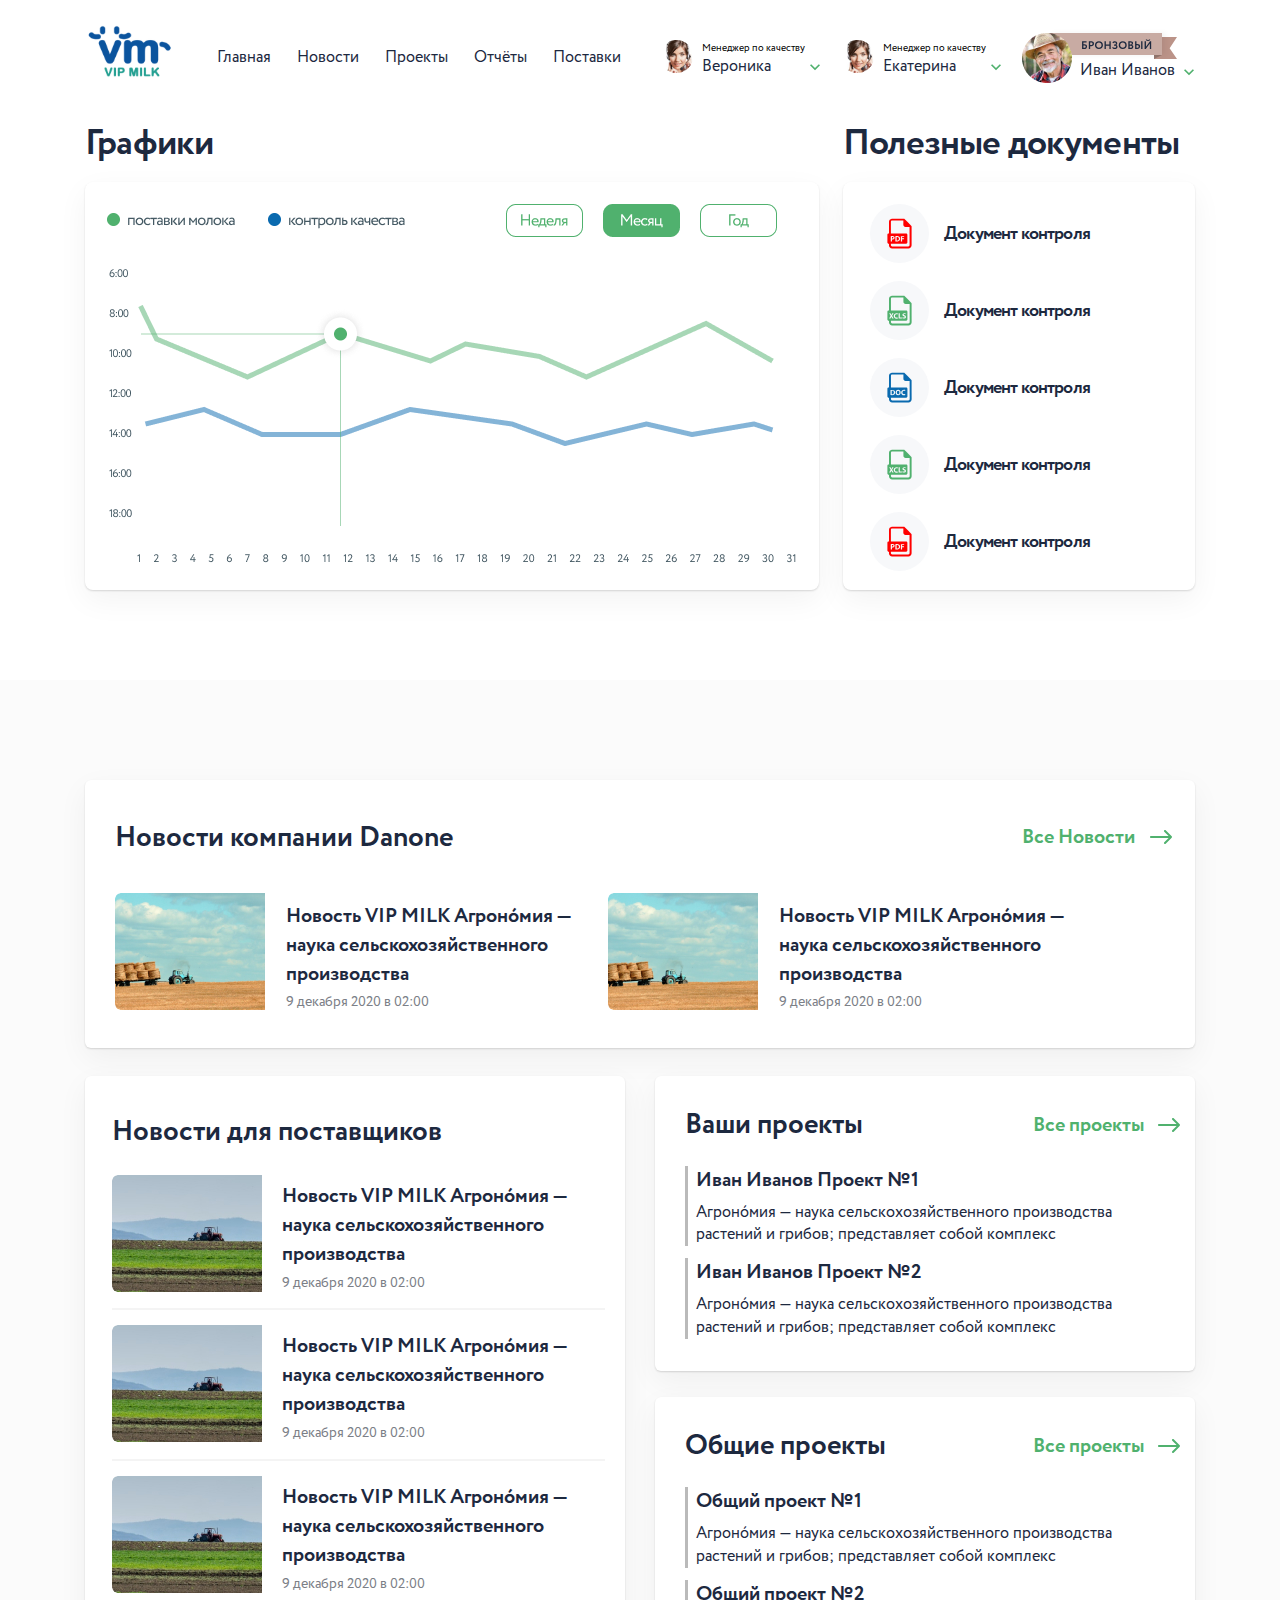
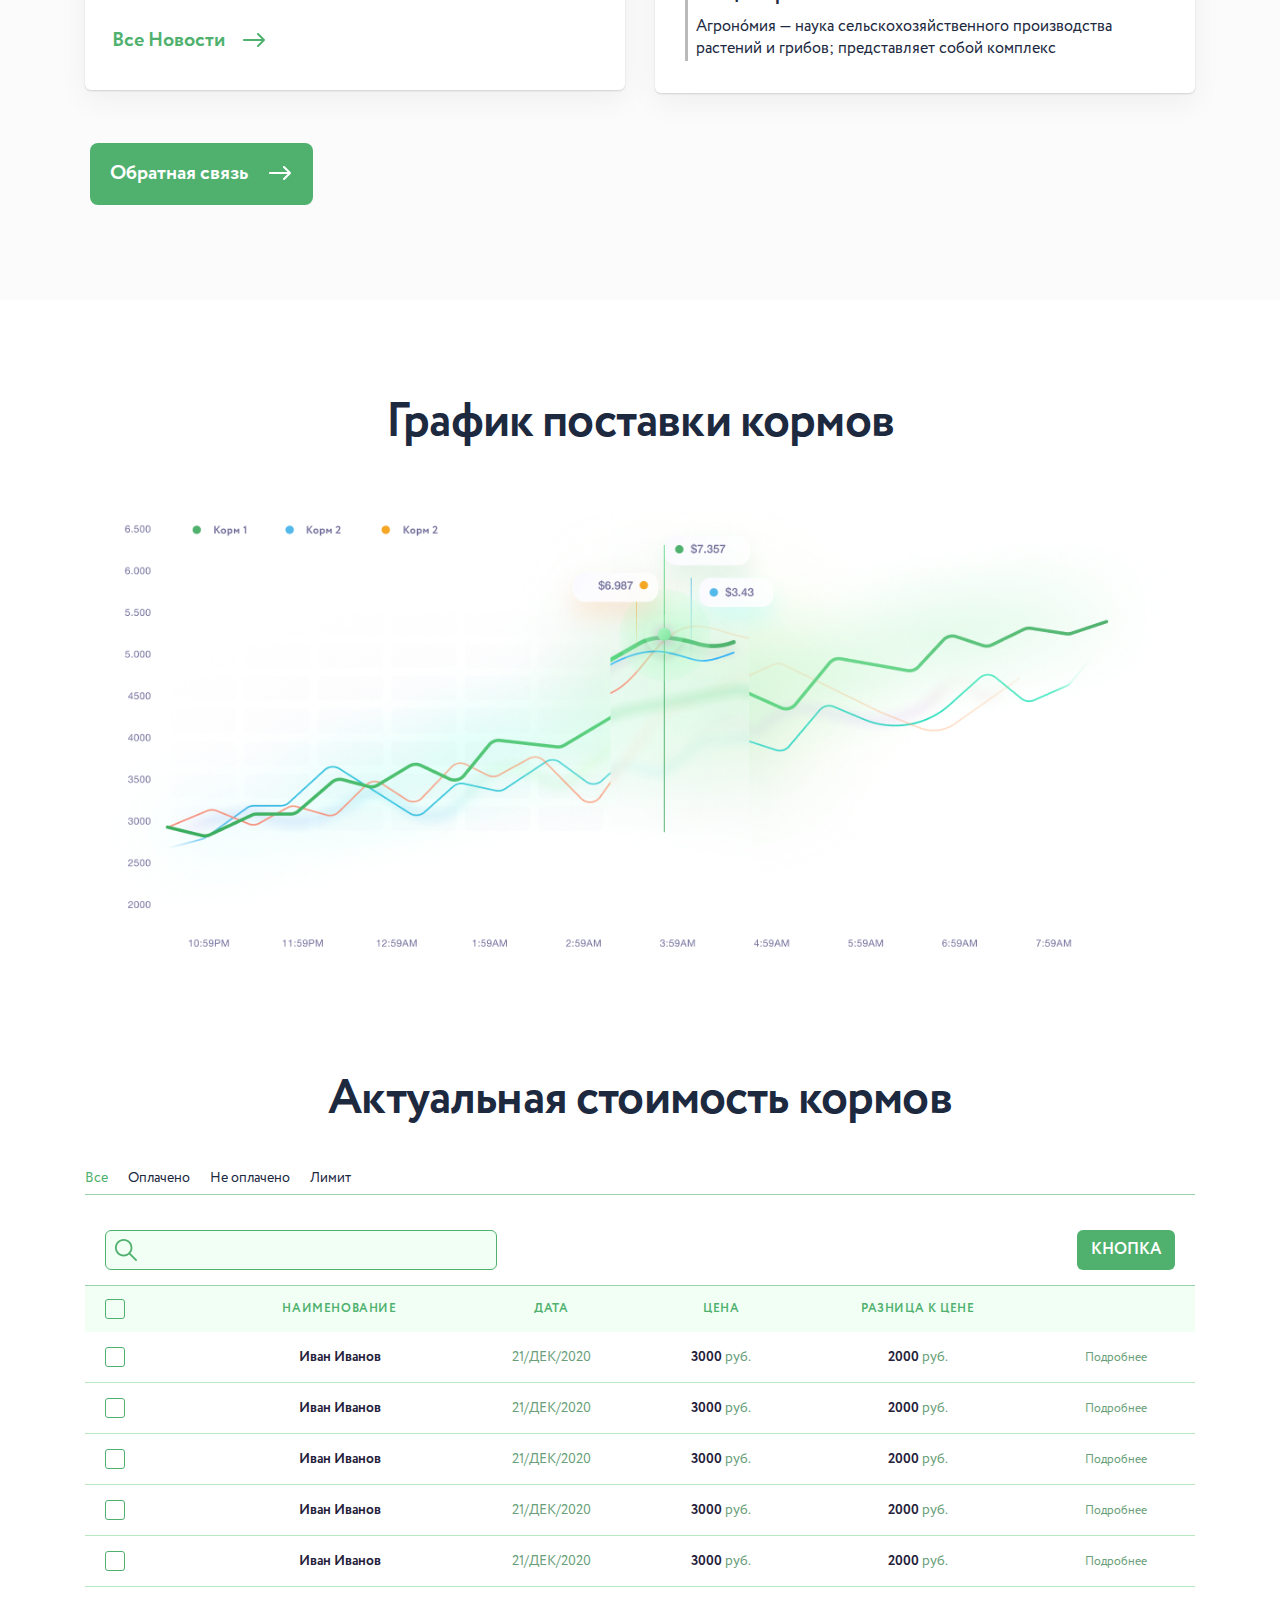
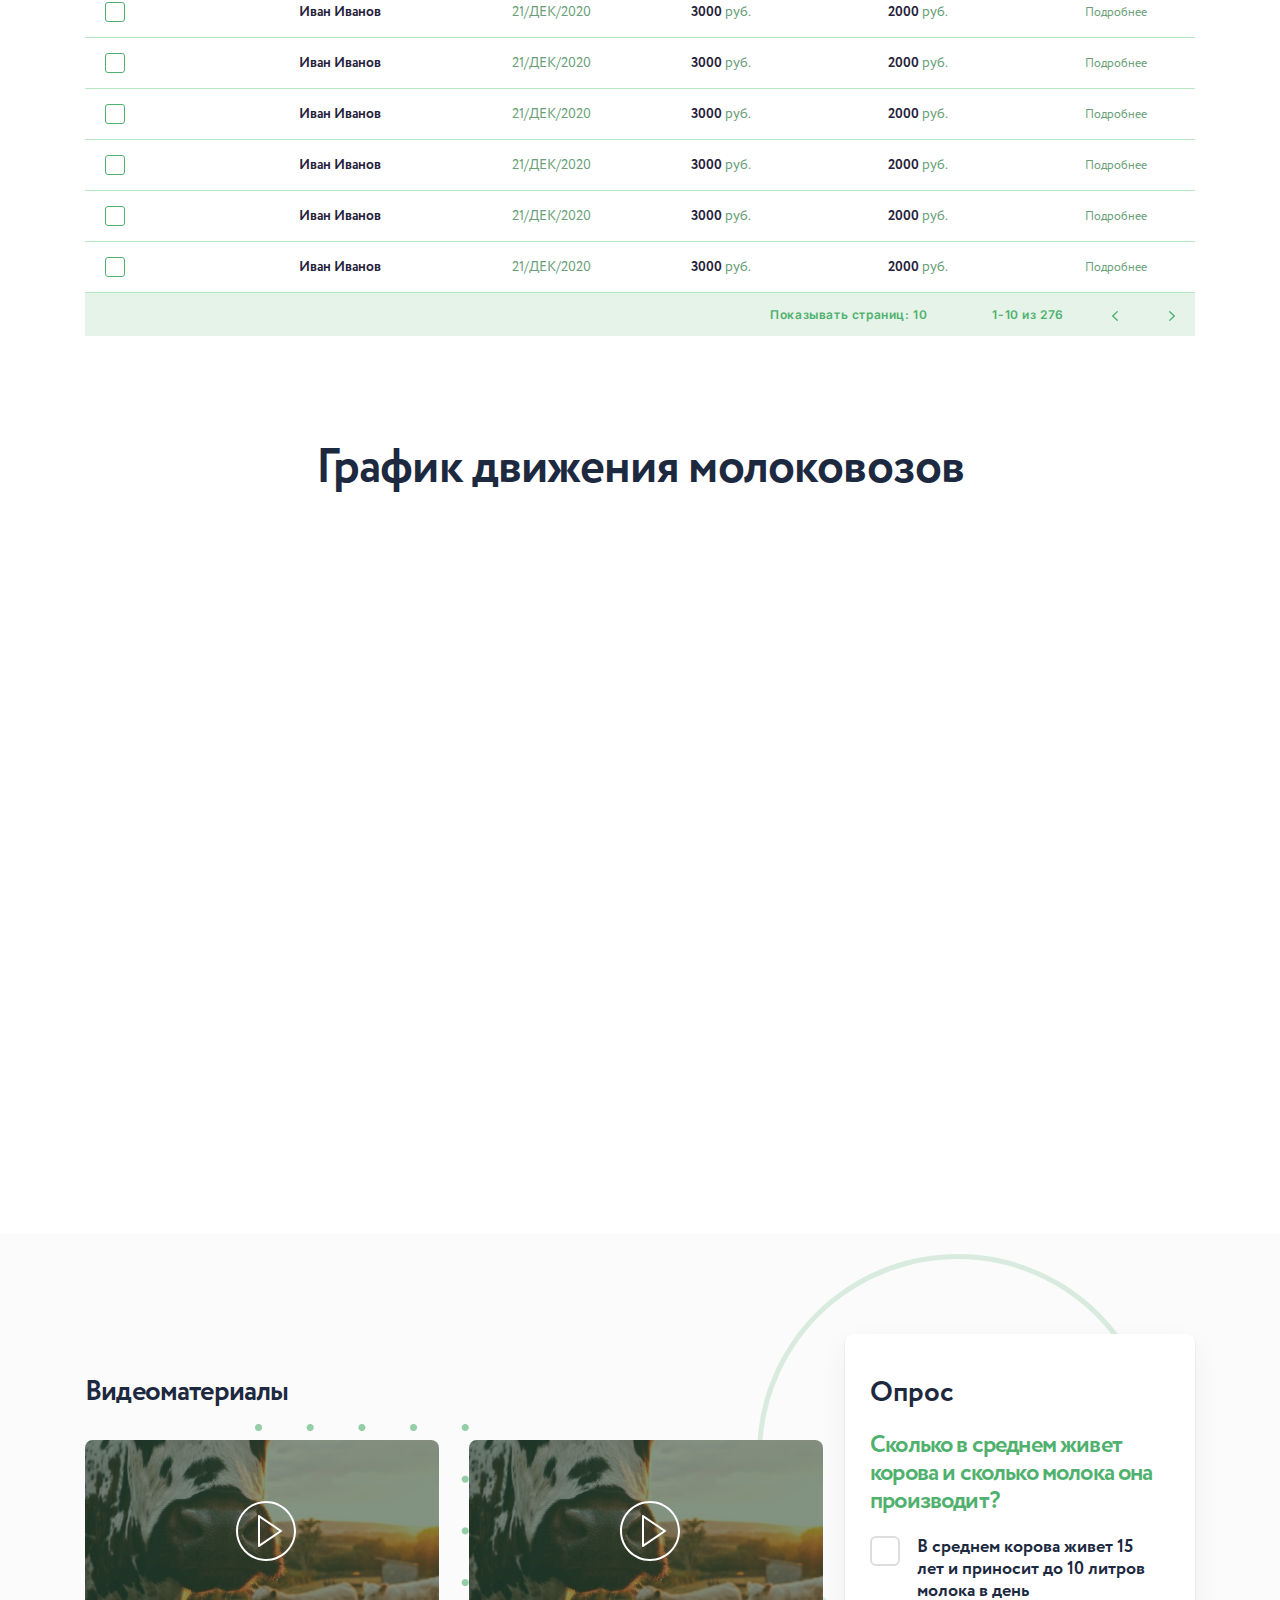
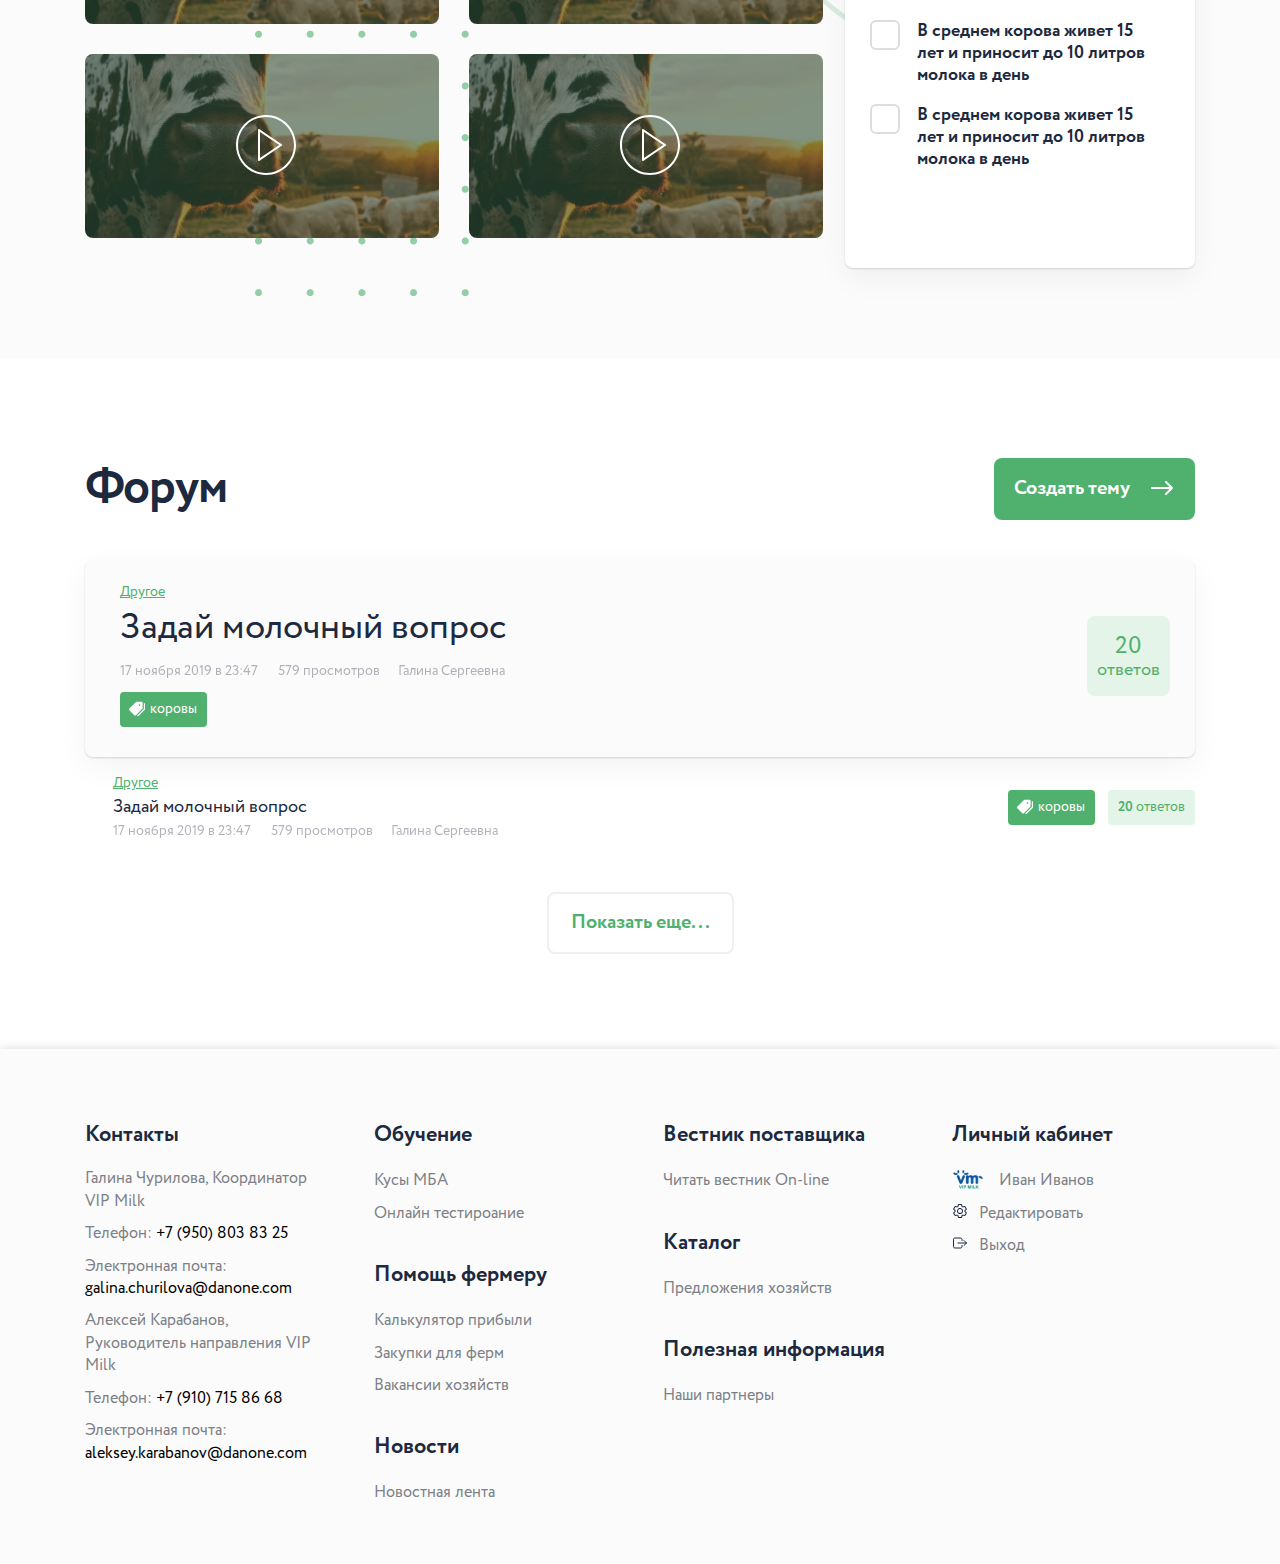
==== index.html @ d834c1e5 "Add files via upload" ====
<!DOCTYPE html>
<html lang="ru">

<head>
	<title>vip milk</title>
	<meta charset="UTF-8">
	<meta name="format-detection" content="telephone=no">
	<link rel="stylesheet" href="css/style.css">
	<!-- <meta name="viewport" content="width=device-width, initial-scale=1.0, maximum-scale=1.0, user-scalable=0"> -->
	<meta name="viewport" content="width=device-width, initial-scale=1.0">
</head>

<body>
	<div class="wrapper">

<header class="header">
	<div class="container">
		<div class="header__row">
			<a href="" class="header__logo">
				<img src="img/header/logo.svg" alt="">
			</a>
			<div class="header__menu menu-header">
				<div class='menu-header__icon'>
					<span></span>
					<span></span>
					<span></span>
				</div>
				<nav class='menu-header__body'>
					<ul class='menu-header__list'>
						<li><a href='' class='menu-header__link'>Главная</a></li>
						<li><a href='' class='menu-header__link'>Новости</a></li>
						<li><a href='' class='menu-header__link'>Проекты</a></li>
						<li><a href='' class='menu-header__link'>Отчёты</a></li>
						<li><a href='' class='menu-header__link'>Поставки</a></li>
					</ul>
				</nav>
			</div>
			<div class="header__person person-header">
				<div data-move="menu-header__body, 1, 992" class="person-header__manager manager-person-header">
					<div class="manager-person-header__row">
						<div class="manager-person-header__icon"><img src="img/header/manager.png" alt=""></div>
						<div class="manager-person-header__text">
							<div class="manager-person-header__job">Менеджер по качеству</div>
							<div class="manager-person-header__name">Вероника</div>
						</div>
					</div>
				</div>
				<div data-move="menu-header__body, 1, 992" class="person-header__manager manager-person-header">
					<div class="manager-person-header__row">
						<div class="manager-person-header__icon"><img src="img/header/manager.png" alt=""></div>
						<div class="manager-person-header__text">
							<div class="manager-person-header__job">Менеджер по качеству</div>
							<div class="manager-person-header__name">Екатерина</div>
						</div>
					</div>
				</div>
				<div class="person-header__user user-person-header">
					<div class="user-person-header__row">
						<div class="user-person-header__icon">
							<img src="img/header/user.png" alt="">
						</div>
						<div class="user-person-header__text">
							<div class="user-person-header__status">
								<img src="/img/header/bronze.svg" alt="">
							</div>
							<div class="user-person-header__name">Иван Иванов</div>
						</div>
					</div>
					<nav class="user-person-header__menu">
						<ul class="user-person-header__list">
							<li>
								<a href="" class="user-person-header__link">Настройки</a>
							</li>
							<li>
								<a href="" class="user-person-header__link">Тарифы</a>
							</li>
							<li>
								<a href="" class="user-person-header__link">Выйти</a>
							</li>
						</ul>
					</nav>
				</div>
			</div>
		</div>
	</div>
</header>

		<div class="documents">
			<div class='container'>
				<div class="documents__row">
					<div class="documents__column">
						<h3 class="documents__title">Графики</h3>
						<div class="documents__image">
							<img src="/img/documents/graph.png" alt="">
						</div>
					</div>
					<div class="documents__column">
						<h3 class="documents__title">Полезные документы</h3>
						<div class="documents__list  list-documents">
							<div class="list-documents__item">
								<div class="list-documents__icon">
									<img src="img/documents/01.svg" alt="">
								</div>
								<a href="" class="list-documents__text">Документ контроля</a>
							</div>
							<div class="list-documents__item">
								<div class="list-documents__icon">
									<img src="img/documents/02.svg" alt="">
								</div>
								<a href="" class="list-documents__text">Документ контроля</a>
							</div>
							<div class="list-documents__item">
								<div class="list-documents__icon">
									<img src="img/documents/03.svg" alt="">
								</div>
								<a href="" class="list-documents__text">Документ контроля</a>
							</div>
							<div class="list-documents__item">
								<div class="list-documents__icon">
									<img src="img/documents/02.svg" alt="">
								</div>
								<a href="" class="list-documents__text">Документ контроля</a>
							</div>
							<div class="list-documents__item">
								<div class="list-documents__icon">
									<img src="img/documents/01.svg" alt="">
								</div>
								<a href="" class="list-documents__text">Документ контроля</a>
							</div>
						</div>
					</div>
				</div>
			</div>
		</div>


		<div class="news">
			<div class='container'>
				<div class="news__top top-news">
					<div class="top-news__header">
						<h3 class="top-news__title">Новости компании Danone</h3>
						<div class="top-news__all"><a href="">Все Новости</a></div>
					</div>
					<div class="top-news__body">
						<div class="top-news__item item-top-news">
							<div class="item-top-news__row">
								<a href="" class="item-top-news__image">
									<img src="img/news/01.jpg" alt="">
								</a>
								<div class="item-top-news__content">
									<a href="" class="item-top-news__text">Новость VIP MILK Агроно́мия — наука
										сельскохозяйственного
										производства</a>
									<div class="item-top-news__date">9 декабря 2020 в 02:00</div>
								</div>
							</div>
						</div>
						<div class="top-news__item item-top-news">
							<div class="item-top-news__row">
								<a href="" class="item-top-news__image">
									<img src="img/news/01.jpg" alt="">
								</a>
								<div class="item-top-news__content">
									<a href="" class="item-top-news__text">Новость VIP MILK Агроно́мия — наука
										сельскохозяйственного
										производства</a>
									<div class="item-top-news__date">9 декабря 2020 в 02:00</div>
								</div>
							</div>
						</div>
					</div>
				</div>
				<div class="news__center center-news">
					<div class="center-news__row">
						<div class="center-news__column">
							<div class="center-news__left center-news-left">
								<h3 class="center-news-left__title">Новости для поставщиков</h3>
								<div class="center-news-left__body">
									<div class="center-news-left__item">
										<div class="center-news-left__row">
											<a href="" class="center-news-left__image">
												<img src="img/news/02.jpg" alt="">
											</a>
											<div class="center-news-left__content">
												<a href="" class="center-news-left__text">Новость VIP MILK Агроно́мия — наука
													сельскохозяйственного производства</a>
												<div class="center-news-left__date">9 декабря 2020 в 02:00</div>
											</div>
										</div>
									</div>
									<div class="center-news-left__item">
										<div class="center-news-left__row">
											<a href="" class="center-news-left__image">
												<img src="img/news/02.jpg" alt="">
											</a>
											<div class="center-news-left__content">
												<a href="" class="center-news-left__text">Новость VIP MILK Агроно́мия — наука
													сельскохозяйственного производства</a>
												<div class="center-news-left__date">9 декабря 2020 в 02:00</div>
											</div>
										</div>
									</div>
									<div class="center-news-left__item">
										<div class="center-news-left__row">
											<a href="" class="center-news-left__image">
												<img src="img/news/02.jpg" alt="">
											</a>
											<div class="center-news-left__content">
												<a href="" class="center-news-left__text">Новость VIP MILK Агроно́мия — наука
													сельскохозяйственного производства</a>
												<div class="center-news-left__date">9 декабря 2020 в 02:00</div>
											</div>
										</div>
									</div>
								</div>
								<div class="center-news-left__all"><a href="">Все Новости</a></div>
							</div>
						</div>
						<div class="center-news__column">
							<div class="center-news__right center-news-right">
								<div class="center-news-right__column">
									<div class="center-news-right__header">
										<h3 class="center-news-right__title">Ваши проекты</h3>
										<div class="center-news-right__all"><a href="">Все проекты</a></div>
									</div>
									<div class="center-news-right__item">
										<a href="" class="center-news-right__subtitle">Иван Иванов Проект №1</a>
										<a href="" class="center-news-right__text">Агроно́мия — наука сельскохозяйственного
											производства
											растений и грибов; представляет собой комплекс</a>
									</div>
									<div class="center-news-right__item">
										<a href="" class="center-news-right__subtitle">Иван Иванов Проект №2</a>
										<a href="" class="center-news-right__text">Агроно́мия — наука сельскохозяйственного
											производства
											растений и грибов; представляет собой комплекс</a>
									</div>
								</div>
								<div class="center-news-right__column">
									<div class="center-news-right__header">
										<h3 class="center-news-right__title">Общие проекты</h3>
										<div class="center-news-right__all"><a href="">Все проекты</a></div>
									</div>
									<div class="center-news-right__item">
										<a href="" class="center-news-right__subtitle">Общий проект №1</a>
										<a href="" class="center-news-right__text">Агроно́мия — наука сельскохозяйственного
											производства
											растений и грибов; представляет собой комплекс</a>
									</div>
									<div class="center-news-right__item">
										<a href="" class="center-news-right__subtitle">Общий проект №2</a>
										<a href="" class="center-news-right__text">Агроно́мия — наука сельскохозяйственного
											производства
											растений и грибов; представляет собой комплекс</a>
									</div>
								</div>
							</div>
						</div>
					</div>
				</div>
				<a href="" class="news__btn btn">Обратная связь</a>
			</div>
		</div>


		<div class="food-graph">
			<div class='container'>
				<h2 class="food-graph__title title">График постaвки кормов</h2>
				<div class="food-graph__image">
					<img src="img/food-graph/Graph.png" alt="">
				</div>
			</div>
		</div>


		<div class="cost">
			<div class='container'>
				<h2 class="cost__title title">Актуальная стоимость кормов</h2>
				<div class="cost__table body-cost">
					<nav class="body-cost__nav">
						<ul class="body-cost__list">
							<li class="body-cost__item active">Все</li>
							<li class="body-cost__item">Оплачено</li>
							<li class="body-cost__item">Не оплачено</li>
							<li class="body-cost__item">Лимит</li>
						</ul>
					</nav>
					<div class="body-cost__search search-body-cost">
						<div class="search-body-cost__input">
							<input autocomplete='off' type='text' name='form[]' data-value='' class='input'>
						</div>
						<a href="" class="search-body-cost__btn">КНОПКА</a>
					</div>
					<table class="body-cost__table table-body-cost">
						<tr bgcolor='#F2FFF5'>
							<th>
								<div class="check"><input type="checkbox" value="1" name="form[]"></div>
							</th>
							<th>Наименование</th>
							<th>Дата</th>
							<th>Цена</th>
							<th>Разница к цене</th>
							<th class="table-body-cost__null"></th>
						</tr>
						<tr>
							<td>
								<div class="check"><input type="checkbox" value="1" name="form[]"></div>
							</td>
							<td><span>Иван Иванов</span></td>
							<td>21/ДЕК/2020 </td>
							<td><span>3000</span> руб.</td>
							<td class="difference"><span>2000</span> руб.</td>
							<td><a href="">Подробнее</a></td>
						</tr>
						<tr>
							<td>
								<div class="check"><input type="checkbox" value="1" name="form[]"></div>
							</td>
							<td><span>Иван Иванов</span></td>
							<td>21/ДЕК/2020 </td>
							<td><span>3000</span> руб.</td>
							<td class="difference"><span>2000</span> руб.</td>
							<td><a href="">Подробнее</a></td>
						</tr>
						<tr>
							<td>
								<div class="check"><input type="checkbox" value="1" name="form[]"></div>
							</td>
							<td><span>Иван Иванов</span></td>
							<td>21/ДЕК/2020 </td>
							<td><span>3000</span> руб.</td>
							<td class="difference"><span>2000</span> руб.</td>
							<td><a href="">Подробнее</a></td>
						</tr>
						<tr>
							<td>
								<div class="check"><input type="checkbox" value="1" name="form[]"></div>
							</td>
							<td>
								<span>Иван Иванов</span>
							</td>
							<td>21/ДЕК/2020 </td>
							<td><span>3000</span> руб.</td>
							<td class="difference"><span>2000</span> руб.</td>
							<td><a href="">Подробнее</a></td>
						</tr>
						<tr>
							<td>
								<div class="check"><input type="checkbox" value="1" name="form[]"></div>
							</td>
							<td>
								<span>Иван Иванов</span>
							</td>
							<td>21/ДЕК/2020 </td>
							<td><span>3000</span> руб.</td>
							<td class="difference"><span>2000</span> руб.</td>
							<td><a href="">Подробнее</a></td>
						</tr>
						<tr>
							<td>
								<div class="check"><input type="checkbox" value="1" name="form[]"></div>
							</td>
							<td>
								<span>Иван Иванов</span>
							</td>
							<td>21/ДЕК/2020 </td>
							<td><span>3000</span> руб.</td>
							<td class="difference"><span>2000</span> руб.</td>
							<td><a href="">Подробнее</a></td>
						</tr>
						<tr>
							<td>
								<div class="check"><input type="checkbox" value="1" name="form[]"></div>
							</td>
							<td>
								<span>Иван Иванов</span>
							</td>
							<td>21/ДЕК/2020 </td>
							<td><span>3000</span> руб.</td>
							<td class="difference"><span>2000</span> руб.</td>
							<td><a href="">Подробнее</a></td>
						</tr>
						<tr>
							<td>
								<div class="check"><input type="checkbox" value="1" name="form[]"></div>
							</td>
							<td>
								<span>Иван Иванов</span>
							</td>
							<td>21/ДЕК/2020 </td>
							<td><span>3000</span> руб.</td>
							<td class="difference"><span>2000</span> руб.</td>
							<td><a href="">Подробнее</a></td>
						</tr>
						<tr>
							<td>
								<div class="check"><input type="checkbox" value="1" name="form[]"></div>
							</td>
							<td>
								<span>Иван Иванов</span>
							</td>
							<td>21/ДЕК/2020 </td>
							<td><span>3000</span> руб.</td>
							<td class="difference"><span>2000</span> руб.</td>
							<td><a href="">Подробнее</a></td>
						</tr>
						<tr>
							<td>
								<div class="check"><input type="checkbox" value="1" name="form[]"></div>
							</td>
							<td>
								<span>Иван Иванов</span>
							</td>
							<td>21/ДЕК/2020 </td>
							<td><span>3000</span> руб.</td>
							<td class="difference"><span>2000</span> руб.</td>
							<td><a href="">Подробнее</a></td>
						</tr>
						<tr>
							<td>
								<div class="check"><input type="checkbox" value="1" name="form[]"></div>
							</td>
							<td>
								<span>Иван Иванов</span>
							</td>
							<td>21/ДЕК/2020 </td>
							<td><span>3000</span> руб.</td>
							<td class="difference"><span>2000</span> руб.</td>
							<td><a href="">Подробнее</a></td>
						</tr>
					</table>
					<div class="body-cost__pagging pagging-body-cost">
						<div class="pagging-body-cost__show">Показывать страниц: 10</div>
						<div class="pagging-body-cost__page">1-10 из 276 </div>
						<div class="pagging-body-cost__arrows">
							<div class="pagging-body-cost__prev">
								<img src="/img/cost/arrow-prev.svg" alt="">
							</div>
							<div class="pagging-body-cost__next">
								<img src="/img/cost/arrow-prev.svg" alt="">
							</div>
						</div>
					</div>
				</div>
			</div>
		</div>


		<div class="block-map">
			<div class="block-map__title title">График движения молоковозов</div>
			<div class="block-map__map" id="map"></div>
		</div>


		<div class="about">
			<div class='container'>
				<div class="videos-about__row">
					<div class="about__videos videos-about">
						<h2 class="videos-about__title title">Видеоматериалы</h2>
						<div class="videos-about__body">
							<div class="videos-about__item">
								<img src="/img/about/lorem.png" alt="">
							</div>
							<div class="videos-about__item">
								<img src="/img/about/lorem.png" alt="">
							</div>
							<div class="videos-about__item">
								<img src="/img/about/lorem.png" alt="">
							</div>
							<div class="videos-about__item">
								<img src="/img/about/lorem.png" alt="">
							</div>
						</div>
					</div>
					<div class="about__survey survey-about">
						<h3 class="survey-about__subtitle">Опрос</h3>
						<div class="survey-about__question">Сколько в среднем живет корова и сколько молока она производит?
						</div>
						<form action="#">
							<div class="survey-about__item">
								<div class="check">В среднем корова живет 15 лет и приносит до 10 литров молока в день<input
										type="checkbox" value="1" name="form[]"></div>
							</div>
							<div class="survey-about__item">
								<div class="check">В среднем корова живет 15 лет и приносит до 10 литров молока в день<input
										type="checkbox" value="1" name="form[]"></div>
							</div>
							<div class="survey-about__item">
								<div class="check">В среднем корова живет 15 лет и приносит до 10 литров молока в день<input
										type="checkbox" value="1" name="form[]"></div>
							</div>
						</form>
					</div>
				</div>
			</div>
		</div>


		<div class="forum">
			<div class='container'>
				<div class="forum__header">
					<h2 class="forum__title title">Форум</h2>
					<a href="" class="forum__btn btn">Создать тему</a>
				</div>
				<div class="forum__item-active item-active-forum">
					<div class="item-active-forum__row">
						<div class="item-active-forum__column">
							<a href="" class="item-active-forum__other">Другое</a>
							<div class="item-active-forum__question">Задай молочный вопрос</div>
							<div class="item-active-forum__browse">
								<div class="item-active-forum__date">17 ноября 2019 в 23:47</div>
								<div class="item-active-forum__view">579 просмотров</div>
								<div class="item-active-forum__name">Галина Сергеевна</div>
							</div>
							<a href="" class="item-active-forum__btn">коровы</a>
						</div>
						<a href="" class="item-active-forum__column"><span>20</span> ответов</a>
					</div>
				</div>
				<div class="forum__item item-forum">
					<div class="item-forum__row">
						<div class="item-forum__column">
							<a href="" class="item-forum__other">Другое</a>
							<div class="item-forum__question">Задай молочный вопрос</div>
							<div class="item-forum__browse">
								<div class="item-forum__date">17 ноября 2019 в 23:47</div>
								<div class="item-forum__view">579 просмотров</div>
								<div class="item-forum__name">Галина Сергеевна</div>
							</div>
						</div>
						<div class="item-forum__column">
							<a href="" class="item-forum__btn">коровы</a>
							<a href="" class="item-forum__questions"><span>20</span> ответов</a>
						</div>
					</div>
				</div>
				<div class="forum__show-btn">
					<a href="" class="forum__show">Показать еще...</a>
				</div>
			</div>
		</div>
<footer class="footer">
	<div class='container'>
		<div class="footer__row">
			<div class="footer__column">
				<div class="footer__contacts contacts-footer">
					<h3 class="contacts-footer__subtitle">Контакты</h3>
					<ul class="contacts-footer__list">
						<li class="contacts-footer__link">Галина Чурилова, Координатор VIP Milk</li>
						<li class="contacts-footer__link">Телефон: <a href="tel:+79508038325">+7 (950) 803 83 25</a></li>
						<li class="contacts-footer__link">Электронная почта: <a
								href="mailto:galina.churilova@danone.com">galina.churilova@danone.com</a></li>
						<li class="contacts-footer__link">Алексей Карабанов, Руководитель направления VIP Milk</li>
						<li class="contacts-footer__link">Телефон: <a href="tel:+79107158668">+7 (910) 715 86 68</a></li>
						<li class="contacts-footer__link">Электронная почта: <a
								href="mailto:aleksey.karabanov@danone.com">aleksey.karabanov@danone.com</a></li>
				</div>
				</ul>
			</div>
			<div class="footer__column">
				<div class="footer__item item-footer">
					<h3 class="item-footer__subtitle">Обучение</h3>
					<ul class="item-footer__list">
						<li class="item-footer__link"><a href="">Кусы МБА</a></li>
						<li class="item-footer__link"><a href="">Онлайн тестироание</a></li>
					</ul>
				</div>
				<div class="footer__item item-footer">
					<h3 class="item-footer__subtitle">Помощь фермеру</h3>
					<ul class="item-footer__list">
						<li class="item-footer__link"><a href="">Калькулятор прибыли</a></li>
						<li class="item-footer__link"><a href="">Закупки для ферм</a></li>
						<li class="item-footer__link"><a href="">Вакансии хозяйств</a></li>
					</ul>
				</div>
				<div class="footer__item item-footer">
					<h3 class="item-footer__subtitle">Новости</h3>
					<ul class="item-footer__list">
						<li class="item-footer__link"><a href="">Новостная лента</a></li>
					</ul>
				</div>
			</div>
			<div class="footer__column">
				<div class="footer__item item-footer">
					<h3 class="item-footer__subtitle">Вестник поставщика</h3>
					<ul class="item-footer__list">
						<li class="item-footer__link"><a href="">Читать вестник On-line</a></li>
					</ul>
				</div>
				<div class="footer__item item-footer">
					<h3 class="item-footer__subtitle">Каталог</h3>
					<ul class="item-footer__list">
						<li class="item-footer__link"><a href="">Предложения хозяйств</a></li>
					</ul>
				</div>
				<div class="footer__item item-footer">
					<h3 class="item-footer__subtitle">Полезная информация</h3>
					<ul class="item-footer__list">
						<li class="item-footer__link"><a href="">Наши партнеры</a></li>
					</ul>
				</div>
			</div>
			<div class="footer__column">
				<div class="footer__item item-footer">
					<h3 class="item-footer__subtitle">Личный кабинет</h3>
					<ul class="item-footer__list">
						<li class="item-footer__link item-footer__link_user"><a href="">Иван Иванов</a></li>
						<li class="item-footer__link item-footer__link_red"><a href="">Редактировать</a></li>
						<li class="item-footer__link item-footer__link_out"><a href="">Выход</a></li>
					</ul>
				</div>
			</div>
		</div>
	</div>
	</div>
</footer>	</div>
<script src="https://code.jquery.com/jquery-3.3.1.min.js"></script>
<script src="https://api-maps.yandex.ru/2.1/?apikey=51092280-e018-4241-bc97-180570de25d4
&lang=ru_RU" type="text/javascript">
</script>
<script src="js/vendors.js"></script>
<script src="js/main.js"></script></body>

</html>
---- css/style.css ----
@charset "UTF-8";
@import url(https://fonts.googleapis.com/css?family=Inter:600);
@font-face {
	font-family: "Circle";
	src: url("../fonts/Circle.eot");
	src: local("☺"), url("../fonts/Circle.woff") format("woff"), url("../fonts/Circle.ttf") format("truetype"), url("../fonts/Circle.svg") format("svg");
	font-weight: normal;
	font-style: normal;
}
@font-face {
	font-family: "Circle";
	src: url("../fonts/Circle-bold.eot");
	src: local("☺"), url("../fonts/Circle-bold.woff") format("woff"), url("../fonts/Circle-bold.ttf") format("truetype"), url("../fonts/Circle-bold.svg") format("svg");
	font-weight: 700;
	font-style: normal;
}
* {
	padding: 0px;
	margin: 0px;
	border: 0px;
}

*,
*:before,
*:after {
	-webkit-box-sizing: border-box;
	box-sizing: border-box;
}

:focus,
:active {
	outline: none;
}

a:focus,
a:active {
	outline: none;
}

aside,
nav,
footer,
header,
section {
	display: block;
}

html,
body {
	height: 100%;
	min-width: 320px;
}

body {
	line-height: 1;
	font-family: "Circle";
	-ms-text-size-adjust: 100%;
	-moz-text-size-adjust: 100%;
	-webkit-text-size-adjust: 100%;
}

input,
button,
textarea {
	font-family: "Circle";
}

input::-ms-clear {
	display: none;
}

button {
	cursor: pointer;
}

button::-moz-focus-inner {
	padding: 0;
	border: 0;
}

a,
a:visited {
	text-decoration: none;
}

a:hover {
	text-decoration: none;
}

ul li {
	list-style: none;
}

img {
	vertical-align: top;
}

h1,
h2,
h3,
h4,
h5,
h6 {
	font-weight: inherit;
	font-size: inherit;
}

body {
	color: #000;
	font-size: 14px;
}
body.lock {
	overflow: hidden;
}

.wrapper {
	width: 100%;
	min-height: 100%;
	overflow: hidden;
}
.container {
	max-width: 1110px;
	margin: 0 auto;
	width: 100%;
}
@media (max-width: 1122px) {
	.container {
		max-width: 970px;
	}
}
@media (max-width: 991.98px) {
	.container {
		max-width: 750px;
	}
}
@media (max-width: 767.98px) {
	.container {
		max-width: none;
		padding: 0 10px;
	}
}

.btn {
	display: inline-block;
	padding: 16px 65px 16px 20px;
	color: #ffffff;
	font-weight: bold;
	font-size: 20px;
	line-height: 30px;
	background: #50b16e;
	border-radius: 8px;
	position: relative;
}
.btn::after {
	content: "";
	position: absolute;
	top: 23px;
	right: 22px;
	width: 22px;
	height: 14px;
	background: url("../img/news/arrow-w.svg") 0 0 no-repeat;
}
.btn.fw {
	width: 100%;
}

input[type=text],
input[type=email],
input[type=tel],
textarea {
	-webkit-appearance: none;
	-moz-appearance: none;
	appearance: none;
}

.input {
	width: 392px;
	display: block;
	padding: 9px 20px 9px 39px;
	background: #f2fff5;
	border: 1px solid #50b16e;
	border-radius: 6px;
}
@media (max-width: 540px) {
	.input {
		max-width: 100%;
		width: 100%;
	}
}
.check {
	position: relative;
	padding-left: 47px;
	color: #5f5f5f;
	line-height: 18px;
	cursor: pointer;
	font-weight: bold;
	font-size: 18px;
	line-height: 22px;
	/* or 122% */
	color: #1d293f;
}
.check input {
	display: none;
}
.check:before {
	content: "";
	left: 0;
	top: 0;
	width: 30px;
	height: 30px;
	border: 2px solid #dddddd;
	position: absolute;
	border-radius: 6px;
}
.check.active:before {
	background: url("../img/check.svg") center no-repeat;
}

.title {
	font-weight: bold;
	font-size: 48px;
	line-height: 56px;
	/* identical to box height, or 117% */
	letter-spacing: -0.827586px;
	color: #1d293f;
	text-align: center;
}
@media (max-width: 767.98px) {
	.title {
		font-size: 40px;
		line-height: 38px;
	}
}
@media (max-width: 479.98px) {
	.title {
		font-size: 34px;
		line-height: 30px;
	}
}

.text {
	padding: 50px 0;
}
@media (max-width: 991.98px) {
	.text {
		padding: 40px 0 30px 0;
	}
}
@media (max-width: 767.98px) {
	.text {
		padding: 25px 0 20px 0;
	}
}
@media (max-width: 479.98px) {
	.text {
		padding: 15px 0 10px 0;
	}
}
.text_1 {
	font-size: 24px;
}
@media (max-width: 767.98px) {
	.text_1 {
		font-size: 21px;
	}
}
@media (max-width: 479.98px) {
	.text_1 {
		font-size: 19px;
	}
}
.text_2 {
	font-size: 18px;
}
@media (max-width: 479.98px) {
	.text_2 {
		font-size: 16px;
	}
}
@media (max-width: 767.98px) {
	.text_2 {
		font-size: 17px;
	}
}
.text__title {
	font-weight: 700;
	font-size: 48px;
	text-align: center;
	margin: 0px 0px 20px 0px;
}
@media (max-width: 767.98px) {
	.text__title {
		font-size: 44px;
	}
}
@media (max-width: 479.98px) {
	.text__title {
		font-size: 40px;
		margin: 0px 0px 15px 0px;
	}
}
.text__subtitle {
	margin: 0px 0px 10px 0px;
	font-size: 36px;
	text-align: center;
}
@media (max-width: 767.98px) {
	.text__subtitle {
		font-size: 33px;
	}
}
@media (max-width: 479.98px) {
	.text__subtitle {
		font-size: 31px;
	}
}
.text__topic {
	margin: 0px 0px 7px 0px;
	font-weight: 700;
	font-size: 24px;
}
@media (max-width: 767.98px) {
	.text__topic {
		font-size: 23px;
	}
}
@media (max-width: 479.98px) {
	.text__topic {
		font-size: 22px;
	}
}
.text__image {
	margin: 15px 0;
}
.text__image img {
	max-width: 100%;
}
.text__label {
	font-size: 14px;
	line-height: 21px;
	/* identical to box height */
	margin: 5px 0px 0px 0px;
	color: #4e525a;
}
.text p {
	margin: 15px 0px;
}

.list {
	font-size: 16px;
	margin: 20px 0;
	color: #7c8087;
}
.list li,
.list ol {
	margin: 0px 0px 12px 0px;
}
.list li {
	position: relative;
	padding: 0px 0px 0px 20px;
}
.list li::after {
	content: "";
	position: absolute;
	top: 3px;
	left: 0;
	width: 6px;
	height: 6px;
	background: #50b16e;
}
.header {
	padding: 30px 0 20px 0;
}
@media (max-width: 991.98px) {
	.header {
		padding: 20px 0 15px 0;
	}
}
@media (max-width: 767.98px) {
	.header {
		padding: 15px 0 10px 0;
	}
}
.header__row {
	display: -webkit-box;
	display: -ms-flexbox;
	display: flex;
	-webkit-box-pack: justify;
	    -ms-flex-pack: justify;
	        justify-content: space-between;
	-webkit-box-align: center;
	    -ms-flex-align: center;
	        align-items: center;
}
@media (max-width: 991.98px) {
	.header__row {
		position: relative;
	}
}
.header__logo {
	position: relative;
	top: -5px;
	z-index: 1000;
}
.header__logo img {
	width: 92px;
}
@media (max-width: 1122px) {
	.header__logo img {
		width: 80px;
	}
}
@media (max-width: 479.98px) {
	.header__logo img {
		width: 75px;
	}
}
.menu-header__icon {
	display: none;
	position: absolute;
	top: 15px;
	right: 10px;
	width: 30px;
	height: 18px;
	cursor: pointer;
	z-index: 6;
}
@media (max-width: 991.98px) {
	.menu-header__icon {
		display: block;
	}
}
.menu-header__icon span {
	-webkit-transition: 0.3s;
	-o-transition: 0.3s;
	transition: 0.3s;
	top: 8px;
	left: 0px;
	position: absolute;
	width: 100%;
	height: 2px;
	background-color: #000;
}
.menu-header__icon span:first-child {
	top: 0px;
}
.menu-header__icon span:last-child {
	top: auto;
	bottom: 0px;
}
.menu-header__icon.active span {
	-webkit-transform: scale(0);
	    -ms-transform: scale(0);
	        transform: scale(0);
}
.menu-header__icon.active span:first-child {
	-webkit-transform: rotate(-45deg);
	    -ms-transform: rotate(-45deg);
	        transform: rotate(-45deg);
	top: 8px;
}
.menu-header__icon.active span:last-child {
	-webkit-transform: rotate(45deg);
	    -ms-transform: rotate(45deg);
	        transform: rotate(45deg);
	bottom: 8px;
}
@media (max-width: 991.98px) {
	.menu-header__body {
		position: fixed;
		width: 100%;
		height: 100%;
		top: 0;
		left: -110%;
		background-color: #fff;
		overflow: auto;
		z-index: 5;
		-webkit-transition-duration: 0.3s;
		     -o-transition-duration: 0.3s;
		        transition-duration: 0.3s;
		padding: 82px 0px 0px 0px;
	}
	.menu-header__body.active {
		left: 0;
	}
}
.menu-header__list {
	display: -webkit-box;
	display: -ms-flexbox;
	display: flex;
}
@media (max-width: 991.98px) {
	.menu-header__list {
		display: block;
		margin: 0px 0px 40px 0px;
		text-align: center;
	}
}
.menu-header__list li {
	margin: 0 13px;
}
@media (max-width: 1122px) {
	.menu-header__list li {
		margin: 0 10px;
	}
}
@media (max-width: 991.98px) {
	.menu-header__list li {
		margin: 0px 0px 8px 0px;
	}
}
.menu-header__link {
	font-size: 16px;
	line-height: 24px;
	color: #1d293f;
}
@media (max-width: 991.98px) {
	.menu-header__link {
		font-size: 23px;
		line-height: 30px;
	}
}

.person-header {
	display: -webkit-box;
	display: -ms-flexbox;
	display: flex;
	-webkit-box-align: center;
	    -ms-flex-align: center;
	        align-items: center;
}
.manager-person-header {
	margin: 0px 36px 0px 0px;
}
@media (max-width: 1122px) {
	.manager-person-header {
		margin: 0px 5px 0px 0px;
	}
}
@media (max-width: 991.98px) {
	.manager-person-header {
		margin: 0px 0px 25px 0px;
	}
	.manager-person-header:last-child {
		margin: 0 0 40px 0;
	}
}
.manager-person-header__row {
	display: -webkit-box;
	display: -ms-flexbox;
	display: flex;
	-webkit-box-pack: center;
	    -ms-flex-pack: center;
	        justify-content: center;
}
.manager-person-header__icon img {
	width: 33px;
}
@media (max-width: 991.98px) {
	.manager-person-header__icon img {
		width: 36px;
	}
}
.manager-person-header__text {
	margin: 3px 0px 0px 9px;
}
.manager-person-header__job {
	font-size: 10px;
	line-height: 12px;
}
@media (max-width: 991.98px) {
	.manager-person-header__job {
		font-size: 14px;
		line-height: 14px;
	}
}
.manager-person-header__name {
	font-size: 16px;
	line-height: 19px;
	color: #1d293f;
	margin: 2px 0px 0px 0px;
	position: relative;
}
@media (max-width: 991.98px) {
	.manager-person-header__name {
		font-size: 17px;
	}
}
.manager-person-header__name::after {
	content: "";
	width: 10px;
	position: absolute;
	height: 7px;
	top: 7px;
	right: -15px;
	background: url("../img/header/arrow.svg") 0 0 no-repeat;
}
@media (max-width: 1122px) {
	.manager-person-header__name::after {
		right: 5px;
	}
}

.user-person-header {
	position: relative;
}
.user-person-header__row {
	display: -webkit-box;
	display: -ms-flexbox;
	display: flex;
	position: relative;
	padding: 0px 20px 0px 0px;
}
@media (max-width: 991.98px) {
	.user-person-header__row {
		padding: 0px 120px 0px 0px;
	}
}
@media (max-width: 415px) {
	.user-person-header__row {
		padding: 0px 90px 0px 0px;
	}
}
@media (max-width: 350px) {
	.user-person-header__row {
		padding: 0px 70px 0px 0px;
	}
}
.user-person-header__icon {
	position: relative;
	z-index: 2;
}
.user-person-header__text {
	-ms-flex-item-align: end;
	    align-self: flex-end;
	margin: 0px 0px 0px 8px;
}
.user-person-header__status {
	top: -5px;
	left: 27px;
	position: absolute;
}
.user-person-header__name {
	font-size: 16px;
	line-height: 24px;
	position: relative;
	color: #1d293f;
	cursor: pointer;
	/* identical to box height */
}
@media (max-width: 1122px) {
	.user-person-header__name {
		font-size: 15px;
	}
}
.user-person-header__name.active::after {
	-webkit-transform: rotate(180deg);
	    -ms-transform: rotate(180deg);
	        transform: rotate(180deg);
}
.user-person-header__name::after {
	content: "";
	width: 10px;
	position: absolute;
	height: 7px;
	top: 10px;
	right: -19px;
	background: url("../img/header/arrow.svg") 0 0 no-repeat;
}
.user-person-header__menu {
	padding: 10px 0px 10px 0px;
	position: absolute;
	top: 55px;
	left: 0;
	-webkit-box-shadow: 0px 3px 12px rgba(0, 0, 0, 0.03);
	        box-shadow: 0px 3px 12px rgba(0, 0, 0, 0.03);
	border-radius: 8px;
	background-color: #fff;
	width: 173px;
	display: none;
}
.user-person-header__menu.active {
	display: block;
}
.user-person-header__list li {
	margin: 0px 0px 10px 0px;
	padding: 0px 0px 0px 15px;
}
.user-person-header__list li:last-child {
	border-top: 1px solid #f2f2f2;
	padding: 10px 0 0 15px;
	margin: 0 0 0 0px;
}
.user-person-header__link {
	font-size: 14px;
	line-height: 21px;
	color: rgba(29, 41, 63, 0.75);
}
.user-person-header__link:hover {
	font-weight: 700;
}

.footer {
	padding: 75px 0 20px 0;
	background: #fbfbfb;
	-webkit-box-shadow: 0px 0px 10px rgba(0, 0, 0, 0.15);
	        box-shadow: 0px 0px 10px rgba(0, 0, 0, 0.15);
}
@media (max-width: 991.98px) {
	.footer {
		padding: 55px 0 15px 0;
	}
}
@media (max-width: 767.98px) {
	.footer {
		padding: 40px 0px 15px 0px;
	}
}
@media (max-width: 479.98px) {
	.footer {
		padding: 30px 0 10px 0;
	}
}
.footer__row {
	display: -webkit-box;
	display: -ms-flexbox;
	display: flex;
	margin: 0 -23px;
}
@media (max-width: 991.98px) {
	.footer__row {
		-ms-flex-wrap: wrap;
		    flex-wrap: wrap;
		margin: 0 -15px;
	}
}
@media (max-width: 767.98px) {
	.footer__row {
		margin: 0 -7px;
		-webkit-box-pack: justify;
		    -ms-flex-pack: justify;
		        justify-content: space-between;
	}
}
@media (max-width: 479.98px) {
	.footer__row {
		text-align: center;
		margin: 0;
	}
}
.footer__column {
	padding: 0 23px;
	-webkit-box-flex: 0;
	    -ms-flex: 0 1 25%;
	        flex: 0 1 25%;
}
@media (max-width: 991.98px) {
	.footer__column {
		-webkit-box-flex: 0;
		    -ms-flex: 0 1 50%;
		        flex: 0 1 50%;
		padding: 0 15px;
	}
}
@media (max-width: 767.98px) {
	.footer__column {
		margin: 0px 0px 15px 0px;
		padding: 0 7px;
	}
}
@media (max-width: 479.98px) {
	.footer__column {
		-webkit-box-flex: 0;
		    -ms-flex: 0 1 100%;
		        flex: 0 1 100%;
		padding: 0;
		margin: 0px 0px 15px 0px;
	}
	.footer__column:last-child {
		margin: 0;
	}
}
.contacts-footer__subtitle {
	margin: 0px 0px 22px 0px;
	font-weight: bold;
	font-size: 22px;
	color: #1d293f;
}
@media (max-width: 991.98px) {
	.contacts-footer__subtitle {
		margin: 0px 0px 12px 0px;
	}
}
.contacts-footer__list li {
	margin: 0px 0px 10px 0px;
}
.contacts-footer__list li:last-child {
	margin: 0;
}
.contacts-footer__link {
	font-size: 16px;
	line-height: 140%;
	color: #7c8087;
	/* or 22px */
}
.contacts-footer__link a {
	color: #000;
}

.item-footer {
	margin: 0px 0px 39px 0px;
}
@media (max-width: 991.98px) {
	.item-footer {
		margin: 0px 0px 18px 0px;
	}
}
.item-footer__subtitle {
	margin: 0px 0px 24px 0px;
	font-weight: bold;
	font-size: 22px;
	color: #1d293f;
}
@media (max-width: 991.98px) {
	.item-footer__subtitle {
		margin: 0px 0px 12px 0px;
	}
}
.item-footer__list li {
	margin: 0px 0px 10px 0px;
}
.item-footer__list li:last-child {
	margin: 0;
}
.item-footer__link {
	/* or 22px */
	position: relative;
	color: #7c8087;
}
.item-footer__link a {
	font-size: 16px;
	line-height: 140%;
	color: #7c8087;
	display: inline-block;
}
.item-footer__link_user {
	padding: 0px 0px 0px 47px;
}
@media (max-width: 479.98px) {
	.item-footer__link_user {
		padding: 0;
	}
}
.item-footer__link_user::after {
	content: "";
	width: 33px;
	position: absolute;
	height: 20px;
	top: 0;
	left: 0;
	background: url("../img/footer/logo.svg") 0 0 no-repeat;
}
@media (max-width: 479.98px) {
	.item-footer__link_user::after {
		display: none;
	}
}
.item-footer__link_red {
	padding: 0px 0px 0px 27px;
}
@media (max-width: 479.98px) {
	.item-footer__link_red {
		padding: 0;
	}
}
.item-footer__link_red::after {
	content: "";
	width: 33px;
	position: absolute;
	height: 20px;
	top: 0;
	left: 0;
	background: url("../img/footer/red.svg") 0 0 no-repeat;
}
@media (max-width: 479.98px) {
	.item-footer__link_red::after {
		display: none;
	}
}
.item-footer__link_out {
	padding: 0px 0px 0px 27px;
}
@media (max-width: 479.98px) {
	.item-footer__link_out {
		padding: 0;
	}
}
.item-footer__link_out::after {
	content: "";
	width: 33px;
	position: absolute;
	height: 20px;
	top: 0;
	left: 0;
	background: url("../img/footer/out.svg") 0 0 no-repeat;
}
@media (max-width: 479.98px) {
	.item-footer__link_out::after {
		display: none;
	}
}

.documents {
	padding: 10px 0 90px 0;
}
@media (max-width: 991.98px) {
	.documents {
		padding: 10px 0 60px 0;
	}
}
@media (max-width: 767.98px) {
	.documents {
		padding: 10px 0 40px 0;
	}
}
@media (max-width: 767.98px) {
	.documents {
		padding: 10px 0 20px 0;
	}
}
.documents__row {
	display: -webkit-box;
	display: -ms-flexbox;
	display: flex;
	-webkit-box-pack: justify;
	    -ms-flex-pack: justify;
	        justify-content: space-between;
}
@media (max-width: 991.98px) {
	.documents__row {
		-webkit-box-orient: vertical;
		-webkit-box-direction: normal;
		    -ms-flex-direction: column;
		        flex-direction: column;
	}
}
@media (max-width: 991.98px) {
	.documents__column {
		margin: 0px 0px 20px 0px;
	}
}
.documents__title {
	margin: 0px 0px 10px 0px;
	font-weight: bold;
	font-size: 36px;
	line-height: 56px;
	letter-spacing: -0.827586px;
	color: #1d293f;
}
@media (max-width: 1122px) {
	.documents__title {
		font-size: 30px;
	}
}
.documents__image {
	padding: 22px;
	-webkit-box-shadow: 0px 10px 30px rgba(0, 0, 0, 0.05), 0px 1px 2px rgba(0, 0, 0, 0.14);
	        box-shadow: 0px 10px 30px rgba(0, 0, 0, 0.05), 0px 1px 2px rgba(0, 0, 0, 0.14);
	border-radius: 8px;
}
.documents__image img {
	width: 690px;
}
@media (max-width: 1122px) {
	.documents__image img {
		width: 620px;
	}
}
@media (max-width: 991.98px) {
	.documents__image img {
		width: 100%;
	}
}
.list-documents {
	-webkit-box-shadow: 0px 10px 30px rgba(0, 0, 0, 0.05), 0px 1px 2px rgba(0, 0, 0, 0.14);
	        box-shadow: 0px 10px 30px rgba(0, 0, 0, 0.05), 0px 1px 2px rgba(0, 0, 0, 0.14);
	border-radius: 8px;
	padding: 22px 105px 7px 27px;
	height: 408px;
}
@media (max-width: 1122px) {
	.list-documents {
		padding: 20px 50px 7px 20px;
		height: 371px;
	}
}
@media (max-width: 991.98px) {
	.list-documents {
		padding: 20px 0 20px 20px;
		height: auto;
	}
}
.list-documents__item {
	margin: 0px 0px 18px 0px;
	display: -webkit-box;
	display: -ms-flexbox;
	display: flex;
	-webkit-box-align: center;
	    -ms-flex-align: center;
	        align-items: center;
}
.list-documents__item:last-child {
	margin: 0;
}
@media (max-width: 1122px) {
	.list-documents__item {
		margin: 0px 0px 11px 0px;
	}
}
.list-documents__item a {
	font-weight: bold;
	font-size: 18px;
	letter-spacing: -0.827586px;
	color: #1d293f;
}
.list-documents__text {
	margin: 0px 0px 0px 15px;
}
.list-documents__icon {
	background: #f7f8fa;
	border-radius: 50%;
}
.list-documents__icon img {
	padding: 12px;
}

.news {
	background: #fbfbfb;
	padding: 100px 0 95px 0;
}
@media (max-width: 991.98px) {
	.news {
		padding: 80px 0 75px 0;
	}
}
@media (max-width: 767.98px) {
	.news {
		padding: 50px 0 40px 0;
	}
}
@media (max-width: 767.98px) {
	.news {
		padding: 30px 0 20px 0;
	}
}
.news__btn {
	margin: 50px 0px 0px 5px;
}
@media (max-width: 479.98px) {
	.news__btn {
		margin: 20px 0 0px 0;
	}
}

.top-news {
	padding: 30px 30px 35px 30px;
	background: #ffffff;
	-webkit-box-shadow: 0px 10px 30px rgba(0, 0, 0, 0.05), 0px 1px 2px rgba(0, 0, 0, 0.14);
	        box-shadow: 0px 10px 30px rgba(0, 0, 0, 0.05), 0px 1px 2px rgba(0, 0, 0, 0.14);
	border-radius: 6px;
	margin: 0px 0px 28px 0px;
}
@media (max-width: 767.98px) {
	.top-news {
		padding: 15px 20px 30px 20px;
	}
}
.top-news__header {
	display: -webkit-box;
	display: -ms-flexbox;
	display: flex;
	-webkit-box-pack: justify;
	    -ms-flex-pack: justify;
	        justify-content: space-between;
	-webkit-box-align: center;
	    -ms-flex-align: center;
	        align-items: center;
	margin: 0px 0px 27px 0px;
}
@media (max-width: 570px) {
	.top-news__header {
		display: inline-block;
	}
}
.top-news__title {
	font-weight: bold;
	font-size: 28px;
	line-height: 56px;
	color: #1d293f;
}
@media (max-width: 479.98px) {
	.top-news__title {
		font-size: 25px;
		line-height: normal;
	}
}
.top-news__all {
	display: inline-block;
	position: relative;
	z-index: 1;
}
.top-news__all a {
	color: #50b16e;
	font-weight: bold;
	font-size: 20px;
	line-height: 30px;
	padding: 0px 30px 0px 0px;
}
.top-news__all::after {
	content: "";
	position: absolute;
	top: 7px;
	right: -7px;
	width: 22px;
	height: 14px;
	background: url("../img/news/arrow.svg") 0 0 no-repeat;
}
.top-news__body {
	display: -webkit-box;
	display: -ms-flexbox;
	display: flex;
	margin: 0 -11px;
}
@media (max-width: 1122px) {
	.top-news__body {
		margin: 0 -7px;
	}
}
@media (max-width: 991.98px) {
	.top-news__body {
		-ms-flex-wrap: wrap;
		    flex-wrap: wrap;
		margin: 0;
	}
}
.top-news__item {
	padding: 0 11px;
}
@media (max-width: 1122px) {
	.top-news__item {
		padding: 0 7px;
	}
}
@media (max-width: 991.98px) {
	.top-news__item {
		padding: 0;
		margin: 0px 0px 25px 0px;
	}
	.top-news__item:last-child {
		margin: 0;
	}
}

.item-top-news__row {
	display: -webkit-box;
	display: -ms-flexbox;
	display: flex;
}
@media (max-width: 479.98px) {
	.item-top-news__row {
		-webkit-box-orient: vertical;
		-webkit-box-direction: normal;
		    -ms-flex-direction: column;
		        flex-direction: column;
		-webkit-box-align: center;
		    -ms-flex-align: center;
		        align-items: center;
		text-align: center;
	}
}
.item-top-news__image img {
	border-radius: 6px 0px 0px 6px;
}
@media (max-width: 479.98px) {
	.item-top-news__image img {
		border-radius: 6px;
	}
}
.item-top-news__text {
	font-weight: bold;
	font-size: 20px;
	line-height: 29px;
	color: #1d293f;
}
@media (max-width: 479.98px) {
	.item-top-news__text {
		line-height: 24px;
	}
}
.item-top-news__content {
	margin: 9px 0px 0px 21px;
	max-width: 300px;
}
@media (max-width: 1122px) {
	.item-top-news__content {
		margin: 9px 0 0 11px;
	}
}
@media (max-width: 991.98px) {
	.item-top-news__content {
		max-width: none;
	}
}
@media (max-width: 479.98px) {
	.item-top-news__content {
		margin: 10px 0 0 0;
	}
}
.item-top-news__date {
	margin: 4px 0px 0px 0px;
	font-size: 14px;
	line-height: 140%;
	/* identical to box height, or 20px */
	color: #7c8087;
}

.center-news__row {
	display: -webkit-box;
	display: -ms-flexbox;
	display: flex;
	margin: 0 -15px;
}
@media (max-width: 991.98px) {
	.center-news__row {
		-webkit-box-orient: vertical;
		-webkit-box-direction: normal;
		    -ms-flex-direction: column;
		        flex-direction: column;
		margin: 0;
	}
}
.center-news__column {
	-webkit-box-flex: 0;
	    -ms-flex: 0 1 50%;
	        flex: 0 1 50%;
	padding: 0 15px;
}
@media (max-width: 991.98px) {
	.center-news__column {
		padding: 0;
		margin: 0px 0px 25px 0px;
	}
	.center-news__column:last-child {
		margin: 0;
	}
}
.center-news-left {
	background: #ffffff;
	padding: 28px 20px 34px 27px;
	-webkit-box-shadow: 0px 10px 30px rgba(0, 0, 0, 0.05), 0px 1px 2px rgba(0, 0, 0, 0.14);
	        box-shadow: 0px 10px 30px rgba(0, 0, 0, 0.05), 0px 1px 2px rgba(0, 0, 0, 0.14);
	border-radius: 6px;
}
@media (max-width: 767.98px) {
	.center-news-left {
		padding: 18px 10px 24px 17px;
	}
}
.center-news-left__title {
	font-weight: bold;
	font-size: 28px;
	line-height: 56px;
	color: #1d293f;
}
@media (max-width: 479.98px) {
	.center-news-left__title {
		font-size: 25px;
		line-height: normal;
	}
}
.center-news-left__all {
	display: inline-block;
	margin: 32px 0px 0px 0px;
	position: relative;
}
.center-news-left__all a {
	color: #50b16e;
	font-weight: bold;
	font-size: 20px;
	line-height: 30px;
	padding: 0px 40px 0px 0px;
}
.center-news-left__all::after {
	content: "";
	position: absolute;
	top: 7px;
	right: 0;
	width: 22px;
	height: 14px;
	background: url("../img/news/arrow.svg") 0 0 no-repeat;
}
.center-news-left__item {
	padding: 0px 0px 15px 0px;
	border-bottom: 2px solid #f4f4f4;
	margin: 15px 0px 0px 0px;
}
.center-news-left__item:last-child {
	border: none;
	padding: 0;
}
.center-news-left__row {
	display: -webkit-box;
	display: -ms-flexbox;
	display: flex;
}
@media (max-width: 479.98px) {
	.center-news-left__row {
		-webkit-box-orient: vertical;
		-webkit-box-direction: normal;
		    -ms-flex-direction: column;
		        flex-direction: column;
		text-align: center;
		-webkit-box-align: center;
		    -ms-flex-align: center;
		        align-items: center;
	}
}
.center-news-left__image img {
	border-radius: 6px 0px 0px 6px;
}
@media (max-width: 479.98px) {
	.center-news-left__image img {
		border-radius: 6px;
	}
}
.center-news-left__content {
	margin: 7px 0px 0px 20px;
}
@media (max-width: 479.98px) {
	.center-news-left__content {
		margin: 10px 0px 0px 0px;
	}
}
.center-news-left__text {
	font-weight: bold;
	font-size: 20px;
	line-height: 29px;
	color: #1d293f;
}
@media (max-width: 479.98px) {
	.center-news-left__text {
		line-height: 24px;
	}
}
.center-news-left__date {
	margin: 5px 0px 0px 0px;
	font-size: 14px;
	line-height: 140%;
	/* identical to box height, or 20px */
	color: #7c8087;
}

.center-news-right__column {
	background: #ffffff;
	margin: 0px 0px 26px 0px;
	padding: 35px 20px 20px 30px;
	-webkit-box-shadow: 0px 10px 30px rgba(0, 0, 0, 0.05), 0px 1px 2px rgba(0, 0, 0, 0.14);
	        box-shadow: 0px 10px 30px rgba(0, 0, 0, 0.05), 0px 1px 2px rgba(0, 0, 0, 0.14);
	border-radius: 6px;
}
@media (max-width: 767.98px) {
	.center-news-right__column {
		padding: 25px 15px 10px 20px;
	}
}
.center-news-right__column:last-child {
	margin: 0;
}
.center-news-right__header {
	display: -webkit-box;
	display: -ms-flexbox;
	display: flex;
	-webkit-box-pack: justify;
	    -ms-flex-pack: justify;
	        justify-content: space-between;
}
@media (max-width: 479.98px) {
	.center-news-right__header {
		display: block;
	}
}
.center-news-right__title {
	font-weight: bold;
	font-size: 28px;
	color: #1d293f;
	margin: 0px 0px 27px 0px;
}
@media (max-width: 479.98px) {
	.center-news-right__title {
		line-height: 20px;
	}
}
.center-news-right__all {
	display: inline-block;
	position: relative;
}
.center-news-right__all a {
	color: #50b16e;
	font-weight: bold;
	font-size: 20px;
	line-height: 30px;
	padding: 0px 30px 0px 0px;
}
.center-news-right__all::after {
	content: "";
	position: absolute;
	top: 7px;
	right: -5px;
	width: 22px;
	height: 14px;
	background: url("../img/news/arrow.svg") 0 0 no-repeat;
}
.center-news-right__item {
	padding: 0px 0px 0px 8px;
	border-left: 3px solid #bababa;
	margin: 0px 0px 12px 0px;
}
@media (max-width: 479.98px) {
	.center-news-right__item {
		border: none;
		padding: 0;
	}
}
.center-news-right__subtitle {
	font-weight: bold;
	font-size: 20px;
	line-height: 29px;
	color: #1d293f;
}
.center-news-right__text {
	font-size: 16px;
	color: #1d293f;
	line-height: 140%;
	display: block;
	margin: 7px 0px 0px 0px;
}

.food-graph {
	padding: 95px 0 70px 0;
}
@media (max-width: 991.98px) {
	.food-graph {
		padding: 60px 0 50px 0;
	}
}
@media (max-width: 767.98px) {
	.food-graph {
		padding: 40px 0 20px 0;
	}
}
@media (max-width: 479.98px) {
	.food-graph {
		padding: 20px 0;
	}
}
.food-graph__image img {
	width: 100%;
}

.cost {
	padding: 50px 0 75px 0;
}
@media (max-width: 991.98px) {
	.cost {
		padding: 40px 0 50px 0;
	}
}
@media (max-width: 767.98px) {
	.cost {
		padding: 20px 0px 25px 0;
		max-width: 530px;
		margin: 0 auto;
	}
}
@media (max-width: 540px) {
	.cost {
		padding: 20px 50px 25px 20;
	}
}
@media (max-width: 479.98px) {
	.cost {
		padding: 10px 0 15px 0;
	}
}
.cost__title {
	margin: 0px 0px 40px 0px;
}
@media (max-width: 479.98px) {
	.cost__title {
		margin: 0px 0px 20px 0px;
	}
}
.body-cost__nav {
	border-bottom: 1px solid #9bd2ac;
	padding: 0px 0px 5px 0px;
}
.body-cost__list {
	display: -webkit-box;
	display: -ms-flexbox;
	display: flex;
}
.body-cost__list li {
	margin: 0px 20px 0px 0px;
}
.body-cost__item {
	cursor: pointer;
	font-size: 14px;
	line-height: 21px;
	/* identical to box height */
	color: #1d293f;
}
.body-cost__item.active {
	font-size: 14px;
	line-height: 21px;
	/* identical to box height */
	color: #50b16e;
}
.body-cost__table {
	border-collapse: collapse;
	width: 100%;
}
@media (max-width: 767.98px) {
	.body-cost__table tr,
.body-cost__table td,
.body-cost__table th {
		display: block;
	}
}
.body-cost__table th {
	border-top: 1px solid #9bd2ac;
	font-weight: bold;
	font-size: 12px;
	line-height: 18px;
	/* identical to box height */
	letter-spacing: 0.05em;
	text-transform: uppercase;
	color: #50b16e;
	padding: 14px 20px;
}
.body-cost__table td {
	border-bottom: 1px solid #b8e7c4;
	padding: 18px 20px;
	text-align: center;
	color: #6a9f7a;
}
.body-cost__table td a {
	color: #6a9f7a;
	font-size: 12px;
}
.body-cost__table td span {
	font-weight: bold;
	color: #25213b;
}
.body-cost__table .check {
	position: relative;
	cursor: pointer;
}
.body-cost__table .check input {
	display: none;
}
.body-cost__table .check:before {
	content: "";
	left: 0;
	top: -10px;
	width: 20px;
	height: 20px;
	border: 1.5px solid #50b16e;
	position: absolute;
	border-radius: 3px;
}
@media (max-width: 767.98px) {
	.body-cost__table .check:before {
		left: 50%;
		-webkit-transform: translateX(-50%);
		    -ms-transform: translateX(-50%);
		        transform: translateX(-50%);
	}
}
.body-cost__table .check.active:before {
	background: url("../img/check.svg") center no-repeat;
}
.search-body-cost {
	display: -webkit-box;
	display: -ms-flexbox;
	display: flex;
	-webkit-box-pack: justify;
	    -ms-flex-pack: justify;
	        justify-content: space-between;
	-webkit-box-align: center;
	    -ms-flex-align: center;
	        align-items: center;
	padding: 35px 20px 15px 20px;
}
@media (max-width: 767.98px) {
	.search-body-cost {
		padding: 30px 0 15px 0;
	}
}
@media (max-width: 540px) {
	.search-body-cost {
		-webkit-box-orient: vertical;
		-webkit-box-direction: normal;
		    -ms-flex-direction: column;
		        flex-direction: column;
		-webkit-box-align: start;
		    -ms-flex-align: start;
		        align-items: start;
	}
}
@media (max-width: 479.98px) {
	.search-body-cost {
		-webkit-box-align: center;
		    -ms-flex-align: center;
		        align-items: center;
	}
}
.search-body-cost__input {
	border-radius: 6px;
	position: relative;
}
@media (max-width: 540px) {
	.search-body-cost__input {
		width: 100%;
	}
}
.search-body-cost__input::before {
	position: absolute;
	content: "";
	top: 9px;
	width: 22px;
	height: 22px;
	left: 10px;
	background: url("../img/cost/search.svg") 0 0 no-repeat;
}
.search-body-cost__btn {
	background: #50b16e;
	border-radius: 6px;
	font-weight: bold;
	font-size: 16px;
	line-height: 24px;
	/* identical to box height */
	text-transform: uppercase;
	/* Backgrounds/Primary */
	color: #ffffff;
	padding: 8px 14px;
}
@media (max-width: 540px) {
	.search-body-cost__btn {
		margin: 7px 0px 0px 0px;
	}
}

.pagging-body-cost {
	display: -webkit-box;
	display: -ms-flexbox;
	display: flex;
	background: rgba(80, 177, 110, 0.15);
	-webkit-box-pack: end;
	    -ms-flex-pack: end;
	        justify-content: flex-end;
	padding: 14px 0;
}
@media (max-width: 767.98px) {
	.pagging-body-cost {
		-ms-flex-pack: distribute;
		    justify-content: space-around;
	}
}
.pagging-body-cost__show {
	margin: 0px 65px 0px 0px;
	font-family: Inter;
	font-weight: 600;
	font-size: 12px;
	line-height: 15px;
	/* identical to box height */
	letter-spacing: 0.05em;
	color: #50b16e;
}
@media (max-width: 767.98px) {
	.pagging-body-cost__show {
		margin: 0;
	}
}
.pagging-body-cost__page {
	margin: 0px 48px 0px 0px;
	font-family: Inter;
	font-weight: 600;
	font-size: 12px;
	line-height: 15px;
	/* identical to box height */
	letter-spacing: 0.05em;
	color: #50b16e;
}
@media (max-width: 767.98px) {
	.pagging-body-cost__page {
		margin: 0;
	}
}
.pagging-body-cost__arrows {
	margin: 0px 20px 0px 0px;
	display: -webkit-box;
	display: -ms-flexbox;
	display: flex;
	-webkit-box-align: center;
	    -ms-flex-align: center;
	        align-items: center;
	position: relative;
	top: 3px;
}
@media (max-width: 767.98px) {
	.pagging-body-cost__arrows {
		margin: 0;
	}
}
.pagging-body-cost__prev {
	margin: 0px 51px 0px 0px;
}
@media (max-width: 479.98px) {
	.pagging-body-cost__prev {
		margin: 0px 20px 0px 0px;
	}
}
.pagging-body-cost__next {
	position: relative;
	top: -4px;
	-webkit-transform: rotate(180deg);
	    -ms-transform: rotate(180deg);
	        transform: rotate(180deg);
}

.block-map {
	padding: 30px 0 0 0;
}
@media (max-width: 767.98px) {
	.block-map {
		padding: 20px 0 0 0;
	}
}
@media (max-width: 479.98px) {
	.block-map {
		padding: 10px 0 0 0;
	}
}
.block-map__title {
	margin: 0px 0px 57px 0px;
}
@media (max-width: 991.98px) {
	.block-map__title {
		margin: 0px 0px 30px 0px;
	}
}
@media (max-width: 479.98px) {
	.block-map__title {
		margin: 0px 0px 20px 0px;
	}
}
.block-map__map {
	width: 100%;
	height: 680px;
}
@media (max-width: 1122px) {
	.block-map__map {
		height: 550px;
	}
}
@media (max-width: 991.98px) {
	.block-map__map {
		height: 440px;
	}
}
@media (max-width: 767.98px) {
	.block-map__map {
		height: 350px;
	}
}
@media (max-width: 479.98px) {
	.block-map__map {
		height: 300px;
	}
}

.about {
	padding: 100px 0 90px 0;
	position: relative;
	background: #fbfbfb;
}
@media (max-width: 991.98px) {
	.about {
		padding: 80px 0 70px 0;
	}
}
@media (max-width: 767.98px) {
	.about {
		padding: 40px 0 40px 0;
	}
}
@media (max-width: 479.98px) {
	.about {
		padding: 20px 0 20px 0;
	}
}
.about::before {
	content: "";
	width: 214px;
	height: 473px;
	top: 190px;
	left: 255px;
	position: absolute;
	background: url("../img/about/dots.png") 0 0 no-repeat;
}
@media (max-width: 991.98px) {
	.about::before {
		display: none;
	}
}
.about::after {
	content: "";
	width: 401px;
	height: 401px;
	border-radius: 50%;
	top: 20px;
	right: 122px;
	position: absolute;
	opacity: 0.2;
	border: 5px solid #50b16e;
	-webkit-box-sizing: border-box;
	        box-sizing: border-box;
	-webkit-transform: rotate(75deg);
	    -ms-transform: rotate(75deg);
	        transform: rotate(75deg);
}
@media (max-width: 991.98px) {
	.about::after {
		display: none;
	}
}
.about__videos {
	margin: 30px 0px 0px 0px;
}
.videos-about__row {
	position: relative;
	z-index: 5;
	display: -webkit-box;
	display: -ms-flexbox;
	display: flex;
	-webkit-box-pack: justify;
	    -ms-flex-pack: justify;
	        justify-content: space-between;
}
@media (max-width: 1122px) {
	.videos-about__row {
		-webkit-box-orient: vertical;
		-webkit-box-direction: normal;
		    -ms-flex-direction: column;
		        flex-direction: column;
		-webkit-box-pack: start;
		    -ms-flex-pack: start;
		        justify-content: start;
	}
}
.videos-about__title {
	text-align: left;
	font-weight: bold;
	font-size: 28px;
	/* identical to box height, or 200% */
	color: #1d293f;
	margin: 0px 0px 20px 0px;
}
.videos-about__body {
	display: -webkit-box;
	display: -ms-flexbox;
	display: flex;
	-ms-flex-wrap: wrap;
	    flex-wrap: wrap;
	margin: 0 -15px;
}
@media (max-width: 767.98px) {
	.videos-about__body {
		display: block;
		margin: 0;
		padding: 0 30px;
	}
}
@media (max-width: 479.98px) {
	.videos-about__body {
		padding: 0;
	}
}
.videos-about__item {
	padding: 0 15px;
	margin: 0px 0px 30px 0px;
	position: relative;
}
@media (max-width: 767.98px) {
	.videos-about__item {
		padding: 0;
	}
}
.videos-about__item:hover::after {
	opacity: 0;
	overflow: hidden;
}
.videos-about__item::after {
	-webkit-transition-duration: 0.3s;
	     -o-transition-duration: 0.3s;
	        transition-duration: 0.3s;
	content: "";
	position: absolute;
	top: 61px;
	left: 166px;
	width: 60px;
	height: 60px;
	background: url("../img/about/play.svg") 0 0 no-repeat;
}
@media (max-width: 767.98px) {
	.videos-about__item::after {
		top: 50%;
		left: 50%;
		-webkit-transform: translate(-50%, -50%);
		    -ms-transform: translate(-50%, -50%);
		        transform: translate(-50%, -50%);
	}
}
.videos-about__item img,
.videos-about__item iframe {
	width: 100%;
	border-radius: 8px;
}

.survey-about {
	max-width: 350px;
	padding: 45px 40px 30px 25px;
	background: #ffffff;
	-webkit-box-shadow: 0px 10px 30px rgba(0, 0, 0, 0.05), 0px 1px 2px rgba(0, 0, 0, 0.14);
	        box-shadow: 0px 10px 30px rgba(0, 0, 0, 0.05), 0px 1px 2px rgba(0, 0, 0, 0.14);
	border-radius: 8px;
}
@media (max-width: 479.98px) {
	.survey-about {
		padding: 20px 20px 20px 15px;
	}
}
@media (max-width: 1122px) {
	.survey-about {
		max-width: none;
	}
}
.survey-about__subtitle {
	font-weight: bold;
	font-size: 28px;
	color: #1d293f;
}
.survey-about__question {
	margin: 25px 0px 20px 0px;
	font-weight: bold;
	font-size: 24px;
	line-height: 28px;
	/* or 117% */
	letter-spacing: -0.827586px;
	color: #50b16e;
}
.survey-about__item {
	margin: 0px 0px 18px 0px;
}
.survey-about__item:last-child {
	margin: 0;
}

.forum {
	padding: 100px 0 95px 0;
}
@media (max-width: 991.98px) {
	.forum {
		padding: 80px 0 75px 0;
	}
}
@media (max-width: 767.98px) {
	.forum {
		padding: 60px 0 55px 0;
	}
}
@media (max-width: 767.98px) {
	.forum {
		padding: 40px 0 30px 0;
	}
}
.forum__header {
	display: -webkit-box;
	display: -ms-flexbox;
	display: flex;
	-webkit-box-pack: justify;
	    -ms-flex-pack: justify;
	        justify-content: space-between;
	-webkit-box-align: center;
	    -ms-flex-align: center;
	        align-items: center;
	margin: 0px 0px 40px 0px;
}
@media (max-width: 991.98px) {
	.forum__header {
		margin: 0px 0px 30px 0px;
	}
}
@media (max-width: 479.98px) {
	.forum__header {
		-webkit-box-orient: vertical;
		-webkit-box-direction: normal;
		    -ms-flex-direction: column;
		        flex-direction: column;
		-webkit-box-align: start;
		    -ms-flex-align: start;
		        align-items: start;
	}
}
@media (max-width: 479.98px) {
	.forum__btn {
		margin: 16px 0px 0px 0px;
	}
}
.forum__show-btn {
	text-align: center;
}
.forum__show {
	font-weight: bold;
	font-size: 20px;
	line-height: 30px;
	margin: 50px 0px 0px 0px;
	color: #50b16e;
	border: 2px solid #efefef;
	border-radius: 8px;
	display: -webkit-inline-box;
	display: -ms-inline-flexbox;
	display: inline-flex;
	padding: 14px 22px;
	-webkit-box-pack: center;
	    -ms-flex-pack: center;
	        justify-content: center;
}
@media (max-width: 767.98px) {
	.forum__show {
		margin: 30px 0px 0px 0px;
	}
}

.item-active-forum__row {
	background: #fbfbfb;
	-webkit-box-shadow: 0px 10px 30px rgba(0, 0, 0, 0.05), 0px 1px 2px rgba(0, 0, 0, 0.14);
	        box-shadow: 0px 10px 30px rgba(0, 0, 0, 0.05), 0px 1px 2px rgba(0, 0, 0, 0.14);
	border-radius: 8px;
	display: -webkit-box;
	display: -ms-flexbox;
	display: flex;
	-webkit-box-pack: justify;
	    -ms-flex-pack: justify;
	        justify-content: space-between;
	-webkit-box-align: center;
	    -ms-flex-align: center;
	        align-items: center;
	padding: 25px 25px 30px 35px;
}
@media (max-width: 991.98px) {
	.item-active-forum__row {
		padding: 25px 25px 25px 25px;
	}
}
@media (max-width: 767.98px) {
	.item-active-forum__row {
		-webkit-box-orient: vertical;
		-webkit-box-direction: normal;
		    -ms-flex-direction: column;
		        flex-direction: column;
		-webkit-box-align: start;
		    -ms-flex-align: start;
		        align-items: start;
	}
}
@media (max-width: 479.98px) {
	.item-active-forum__row {
		padding: 15px;
	}
}
.item-active-forum__column:last-child {
	font-size: 18px;
	line-height: 22px;
	/* identical to box height */
	background: #e5f4e9;
	border-radius: 8px;
	max-width: 83px;
	max-height: 80px;
	text-align: center;
	color: #50b16e;
	padding: 20px 5px 15px 5px;
}
.item-active-forum__column:last-child span {
	font-size: 24px;
}
@media (max-width: 767.98px) {
	.item-active-forum__column:last-child {
		margin: 10px 0px 0px 0px;
		max-width: 86px;
	}
}
.item-active-forum__other {
	color: #50b16e;
	/* identical to box height */
	-webkit-text-decoration-line: underline;
	        text-decoration-line: underline;
}
.item-active-forum__question {
	font-size: 36px;
	margin: 11px 0px 0px 0px;
	/* identical to box height */
	color: #1d293f;
}
.item-active-forum__browse {
	display: -webkit-box;
	display: -ms-flexbox;
	display: flex;
	font-size: 14px;
	line-height: 21px;
	/* identical to box height */
	color: #1d293f;
	opacity: 0.35;
	margin: 15px 0px 0px 0px;
}
@media (max-width: 479.98px) {
	.item-active-forum__browse {
		margin: 8px 0px 0px 0px;
		-webkit-box-orient: vertical;
		-webkit-box-direction: normal;
		    -ms-flex-direction: column;
		        flex-direction: column;
	}
}
.item-active-forum__date {
	margin: 0px 20px 0px 0px;
}
.item-active-forum__view {
	margin: 0px 18px 0px 0px;
}
.item-active-forum__btn {
	margin: 10px 0px 0px 0px;
	background: #50b16e;
	border-radius: 4px;
	display: inline-block;
	font-size: 14px;
	line-height: 21px;
	/* identical to box height */
	color: #ffffff;
	padding: 7px 10px 7px 30px;
	position: relative;
}
.item-active-forum__btn::after {
	content: "";
	position: absolute;
	top: 9px;
	left: 9px;
	width: 16px;
	height: 16px;
	background: url("../img/forum/tag.svg") 0 0 no-repeat;
}

.item-forum__row {
	margin: 16px 0px 0px 28px;
	display: -webkit-box;
	display: -ms-flexbox;
	display: flex;
	-webkit-box-pack: justify;
	    -ms-flex-pack: justify;
	        justify-content: space-between;
	-webkit-box-align: center;
	    -ms-flex-align: center;
	        align-items: center;
}
@media (max-width: 767.98px) {
	.item-forum__row {
		-webkit-box-orient: vertical;
		-webkit-box-direction: normal;
		    -ms-flex-direction: column;
		        flex-direction: column;
		-webkit-box-align: start;
		    -ms-flex-align: start;
		        align-items: start;
	}
}
@media (max-width: 767.98px) {
	.item-forum__column:last-child {
		margin: 10px 0px 0px 0px;
	}
}
.item-forum__other {
	font-size: 14px;
	line-height: 21px;
	/* identical to box height */
	-webkit-text-decoration-line: underline;
	        text-decoration-line: underline;
	color: #50b16e;
}
.item-forum__question {
	font-size: 18px;
	line-height: 27px;
	/* identical to box height */
	color: #1d293f;
}
.item-forum__browse {
	display: -webkit-box;
	display: -ms-flexbox;
	display: flex;
	font-size: 14px;
	line-height: 21px;
	/* identical to box height */
	color: #1d293f;
	opacity: 0.35;
}
@media (max-width: 479.98px) {
	.item-forum__browse {
		-webkit-box-orient: vertical;
		-webkit-box-direction: normal;
		    -ms-flex-direction: column;
		        flex-direction: column;
	}
}
.item-forum__date {
	margin: 0px 20px 0px 0px;
}
.item-forum__view {
	margin: 0px 18px 0px 0px;
}
.item-forum__btn {
	background: #50b16e;
	border-radius: 4px;
	display: inline-block;
	font-size: 14px;
	line-height: 21px;
	/* identical to box height */
	color: #ffffff;
	padding: 7px 10px 7px 30px;
	position: relative;
	margin: 0px 10px 0px 0px;
}
.item-forum__btn::after {
	content: "";
	position: absolute;
	top: 9px;
	left: 9px;
	width: 16px;
	height: 16px;
	background: url("../img/forum/tag.svg") 0 0 no-repeat;
}
.item-forum__questions {
	border-radius: 4px;
	display: inline-block;
	background: #e5f4e9;
	font-size: 14px;
	line-height: 21px;
	/* identical to box height */
	color: #ffffff;
	padding: 7px 10px 7px 10px;
	position: relative;
	font-size: 14px;
	line-height: 21px;
	color: #50b16e;
}
.item-forum__questions span {
	font-weight: bold;
}
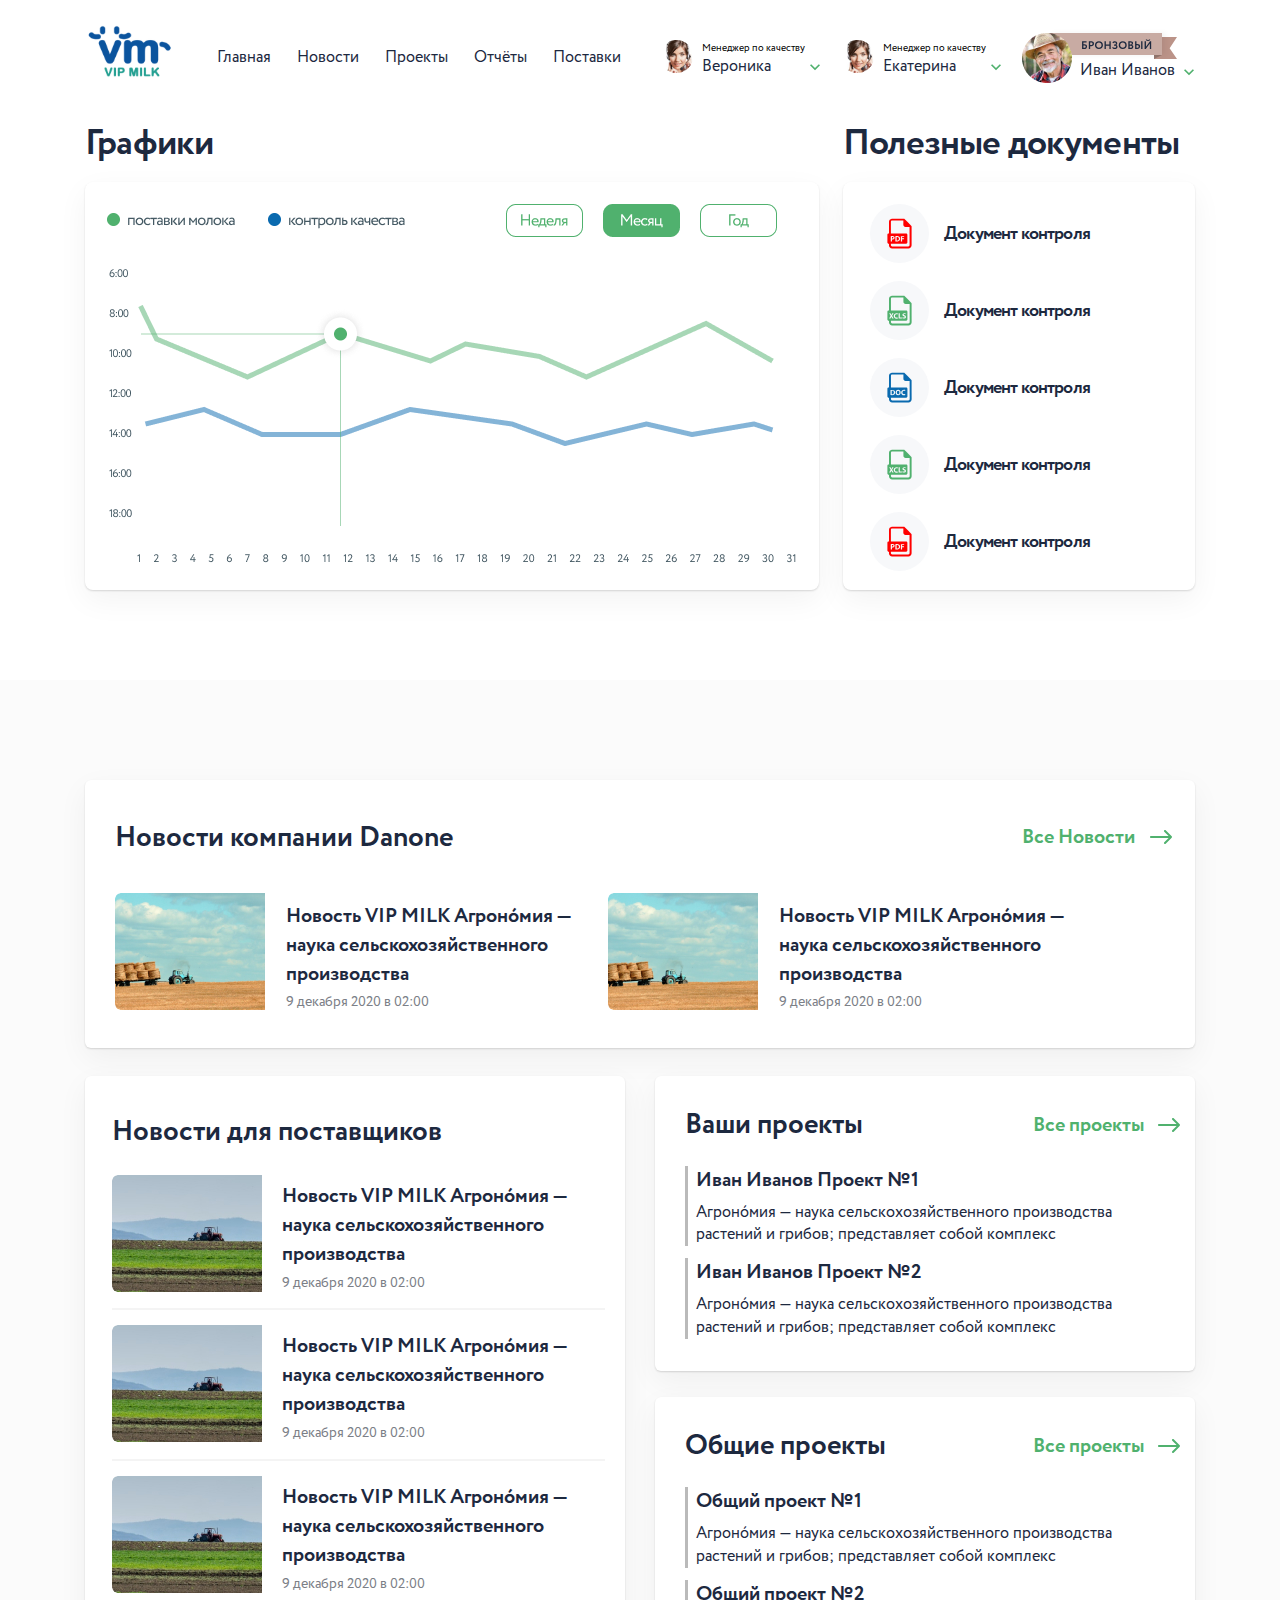
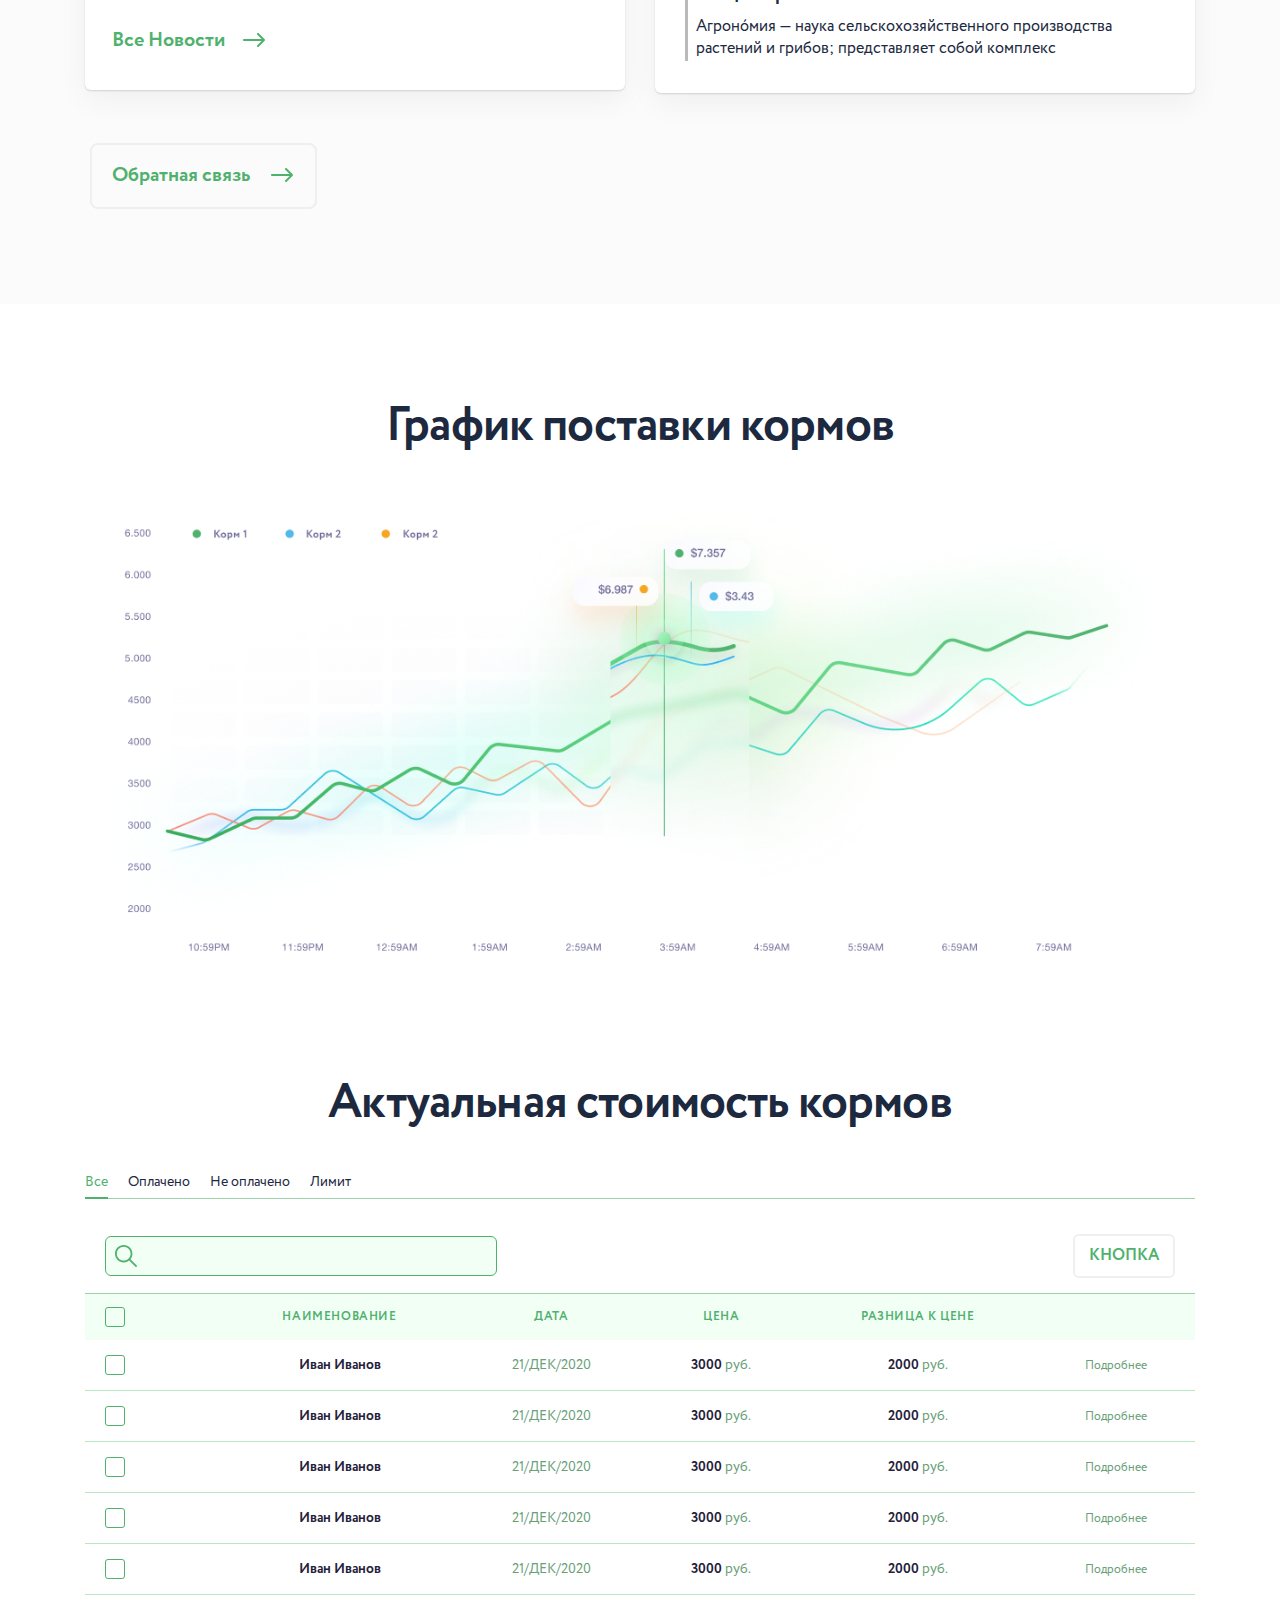
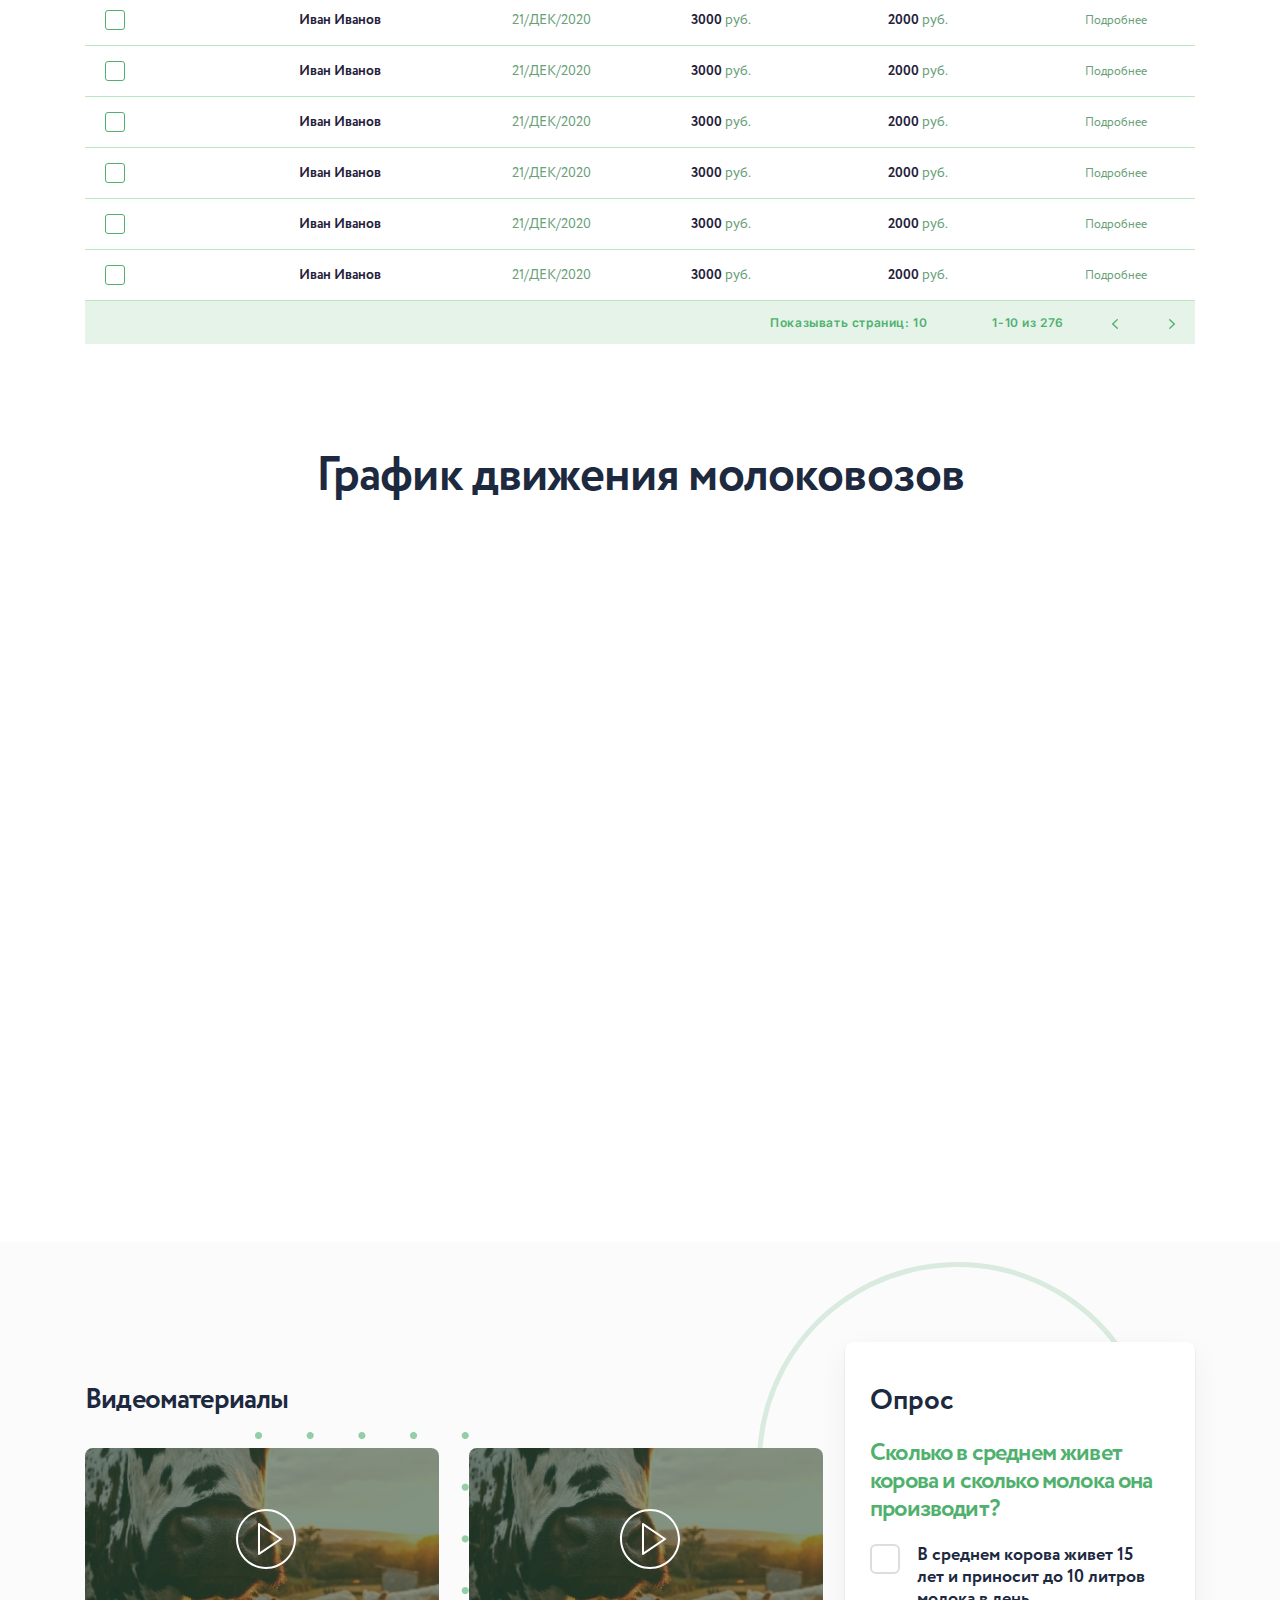
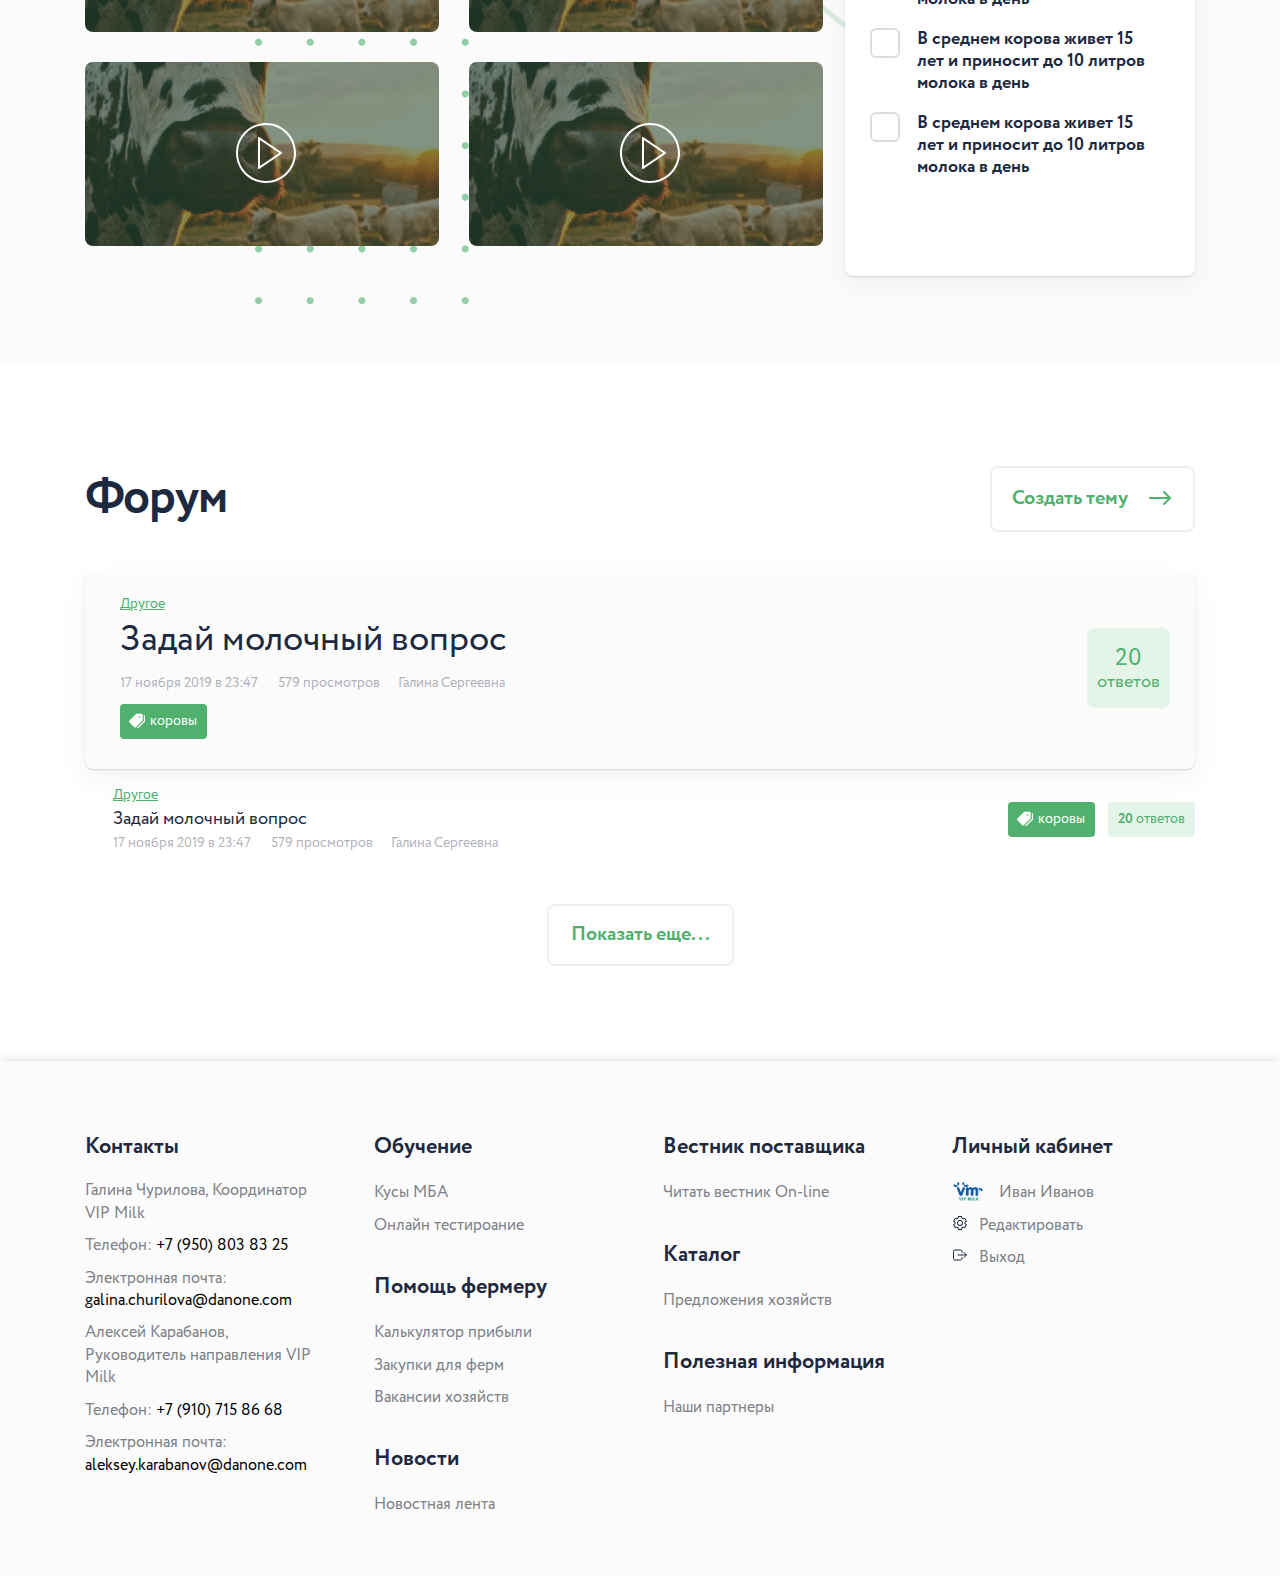
==== commit eeceb820: "Add files via upload" ====
--- a/index.html
+++ b/index.html
@@ -6,84 +6,83 @@
 	<meta charset="UTF-8">
 	<meta name="format-detection" content="telephone=no">
 	<link rel="stylesheet" href="css/style.css">
-	<!-- <meta name="viewport" content="width=device-width, initial-scale=1.0, maximum-scale=1.0, user-scalable=0"> -->
 	<meta name="viewport" content="width=device-width, initial-scale=1.0">
 </head>
 
 <body>
 	<div class="wrapper">
 
-<header class="header">
-	<div class="container">
-		<div class="header__row">
-			<a href="" class="header__logo">
-				<img src="img/header/logo.svg" alt="">
-			</a>
-			<div class="header__menu menu-header">
-				<div class='menu-header__icon'>
-					<span></span>
-					<span></span>
-					<span></span>
-				</div>
-				<nav class='menu-header__body'>
-					<ul class='menu-header__list'>
-						<li><a href='' class='menu-header__link'>Главная</a></li>
-						<li><a href='' class='menu-header__link'>Новости</a></li>
-						<li><a href='' class='menu-header__link'>Проекты</a></li>
-						<li><a href='' class='menu-header__link'>Отчёты</a></li>
-						<li><a href='' class='menu-header__link'>Поставки</a></li>
-					</ul>
-				</nav>
-			</div>
-			<div class="header__person person-header">
-				<div data-move="menu-header__body, 1, 992" class="person-header__manager manager-person-header">
-					<div class="manager-person-header__row">
-						<div class="manager-person-header__icon"><img src="img/header/manager.png" alt=""></div>
-						<div class="manager-person-header__text">
-							<div class="manager-person-header__job">Менеджер по качеству</div>
-							<div class="manager-person-header__name">Вероника</div>
-						</div>
-					</div>
-				</div>
-				<div data-move="menu-header__body, 1, 992" class="person-header__manager manager-person-header">
-					<div class="manager-person-header__row">
-						<div class="manager-person-header__icon"><img src="img/header/manager.png" alt=""></div>
-						<div class="manager-person-header__text">
-							<div class="manager-person-header__job">Менеджер по качеству</div>
-							<div class="manager-person-header__name">Екатерина</div>
-						</div>
-					</div>
-				</div>
-				<div class="person-header__user user-person-header">
-					<div class="user-person-header__row">
-						<div class="user-person-header__icon">
-							<img src="img/header/user.png" alt="">
-						</div>
-						<div class="user-person-header__text">
-							<div class="user-person-header__status">
-								<img src="/img/header/bronze.svg" alt="">
-							</div>
-							<div class="user-person-header__name">Иван Иванов</div>
-						</div>
-					</div>
-					<nav class="user-person-header__menu">
-						<ul class="user-person-header__list">
-							<li>
-								<a href="" class="user-person-header__link">Настройки</a>
-							</li>
-							<li>
-								<a href="" class="user-person-header__link">Тарифы</a>
-							</li>
-							<li>
-								<a href="" class="user-person-header__link">Выйти</a>
-							</li>
-						</ul>
-					</nav>
-				</div>
-			</div>
-		</div>
-	</div>
-</header>
+		<header class="header">
+			<div class="container">
+				<div class="header__row">
+					<a href="" class="header__logo">
+						<img src="img/header/logo.svg" alt="">
+					</a>
+					<div class="header__menu menu-header">
+						<div class='menu-header__icon'>
+							<span></span>
+							<span></span>
+							<span></span>
+						</div>
+						<nav class='menu-header__body'>
+							<ul class='menu-header__list'>
+								<li><a href='' class='menu-header__link'>Главная</a></li>
+								<li><a href='' class='menu-header__link'>Новости</a></li>
+								<li><a href='' class='menu-header__link'>Проекты</a></li>
+								<li><a href='' class='menu-header__link'>Отчёты</a></li>
+								<li><a href='' class='menu-header__link'>Поставки</a></li>
+							</ul>
+						</nav>
+					</div>
+					<div class="header__person person-header">
+						<div data-move="menu-header__body, 1, 992" class="person-header__manager manager-person-header">
+							<div class="manager-person-header__row">
+								<div class="manager-person-header__icon"><img src="img/header/manager.png" alt=""></div>
+								<div class="manager-person-header__text">
+									<div class="manager-person-header__job">Менеджер по качеству</div>
+									<div class="manager-person-header__name">Вероника</div>
+								</div>
+							</div>
+						</div>
+						<div data-move="menu-header__body, 1, 992" class="person-header__manager manager-person-header">
+							<div class="manager-person-header__row">
+								<div class="manager-person-header__icon"><img src="img/header/manager.png" alt=""></div>
+								<div class="manager-person-header__text">
+									<div class="manager-person-header__job">Менеджер по качеству</div>
+									<div class="manager-person-header__name">Екатерина</div>
+								</div>
+							</div>
+						</div>
+						<div class="person-header__user user-person-header">
+							<div class="user-person-header__row">
+								<div class="user-person-header__icon">
+									<img src="img/header/user.png" alt="">
+								</div>
+								<div class="user-person-header__text">
+									<div class="user-person-header__status">
+										<img src="img/header/bronze.svg" alt="">
+									</div>
+									<div class="user-person-header__name">Иван Иванов</div>
+								</div>
+							</div>
+							<nav class="user-person-header__menu">
+								<ul class="user-person-header__list">
+									<li>
+										<a href="" class="user-person-header__link">Настройки</a>
+									</li>
+									<li>
+										<a href="" class="user-person-header__link">Тарифы</a>
+									</li>
+									<li>
+										<a href="" class="user-person-header__link">Выйти</a>
+									</li>
+								</ul>
+							</nav>
+						</div>
+					</div>
+				</div>
+			</div>
+		</header>
 
 		<div class="documents">
 			<div class='container'>
@@ -91,7 +90,7 @@
 					<div class="documents__column">
 						<h3 class="documents__title">Графики</h3>
 						<div class="documents__image">
-							<img src="/img/documents/graph.png" alt="">
+							<img src="img/documents/graph.png" alt="">
 						</div>
 					</div>
 					<div class="documents__column">
@@ -434,10 +433,10 @@
 						<div class="pagging-body-cost__page">1-10 из 276 </div>
 						<div class="pagging-body-cost__arrows">
 							<div class="pagging-body-cost__prev">
-								<img src="/img/cost/arrow-prev.svg" alt="">
+								<img src="img/cost/arrow-prev.svg" alt="">
 							</div>
 							<div class="pagging-body-cost__next">
-								<img src="/img/cost/arrow-prev.svg" alt="">
+								<img src="img/cost/arrow-prev.svg" alt="">
 							</div>
 						</div>
 					</div>
@@ -459,16 +458,16 @@
 						<h2 class="videos-about__title title">Видеоматериалы</h2>
 						<div class="videos-about__body">
 							<div class="videos-about__item">
-								<img src="/img/about/lorem.png" alt="">
+								<img src="img/about/lorem.png" alt="">
 							</div>
 							<div class="videos-about__item">
-								<img src="/img/about/lorem.png" alt="">
+								<img src="img/about/lorem.png" alt="">
 							</div>
 							<div class="videos-about__item">
-								<img src="/img/about/lorem.png" alt="">
+								<img src="img/about/lorem.png" alt="">
 							</div>
 							<div class="videos-about__item">
-								<img src="/img/about/lorem.png" alt="">
+								<img src="img/about/lorem.png" alt="">
 							</div>
 						</div>
 					</div>
@@ -539,86 +538,92 @@
 				</div>
 			</div>
 		</div>
-<footer class="footer">
-	<div class='container'>
-		<div class="footer__row">
-			<div class="footer__column">
-				<div class="footer__contacts contacts-footer">
-					<h3 class="contacts-footer__subtitle">Контакты</h3>
-					<ul class="contacts-footer__list">
-						<li class="contacts-footer__link">Галина Чурилова, Координатор VIP Milk</li>
-						<li class="contacts-footer__link">Телефон: <a href="tel:+79508038325">+7 (950) 803 83 25</a></li>
-						<li class="contacts-footer__link">Электронная почта: <a
-								href="mailto:galina.churilova@danone.com">galina.churilova@danone.com</a></li>
-						<li class="contacts-footer__link">Алексей Карабанов, Руководитель направления VIP Milk</li>
-						<li class="contacts-footer__link">Телефон: <a href="tel:+79107158668">+7 (910) 715 86 68</a></li>
-						<li class="contacts-footer__link">Электронная почта: <a
-								href="mailto:aleksey.karabanov@danone.com">aleksey.karabanov@danone.com</a></li>
-				</div>
-				</ul>
-			</div>
-			<div class="footer__column">
-				<div class="footer__item item-footer">
-					<h3 class="item-footer__subtitle">Обучение</h3>
-					<ul class="item-footer__list">
-						<li class="item-footer__link"><a href="">Кусы МБА</a></li>
-						<li class="item-footer__link"><a href="">Онлайн тестироание</a></li>
-					</ul>
-				</div>
-				<div class="footer__item item-footer">
-					<h3 class="item-footer__subtitle">Помощь фермеру</h3>
-					<ul class="item-footer__list">
-						<li class="item-footer__link"><a href="">Калькулятор прибыли</a></li>
-						<li class="item-footer__link"><a href="">Закупки для ферм</a></li>
-						<li class="item-footer__link"><a href="">Вакансии хозяйств</a></li>
-					</ul>
-				</div>
-				<div class="footer__item item-footer">
-					<h3 class="item-footer__subtitle">Новости</h3>
-					<ul class="item-footer__list">
-						<li class="item-footer__link"><a href="">Новостная лента</a></li>
-					</ul>
-				</div>
-			</div>
-			<div class="footer__column">
-				<div class="footer__item item-footer">
-					<h3 class="item-footer__subtitle">Вестник поставщика</h3>
-					<ul class="item-footer__list">
-						<li class="item-footer__link"><a href="">Читать вестник On-line</a></li>
-					</ul>
-				</div>
-				<div class="footer__item item-footer">
-					<h3 class="item-footer__subtitle">Каталог</h3>
-					<ul class="item-footer__list">
-						<li class="item-footer__link"><a href="">Предложения хозяйств</a></li>
-					</ul>
-				</div>
-				<div class="footer__item item-footer">
-					<h3 class="item-footer__subtitle">Полезная информация</h3>
-					<ul class="item-footer__list">
-						<li class="item-footer__link"><a href="">Наши партнеры</a></li>
-					</ul>
-				</div>
-			</div>
-			<div class="footer__column">
-				<div class="footer__item item-footer">
-					<h3 class="item-footer__subtitle">Личный кабинет</h3>
-					<ul class="item-footer__list">
-						<li class="item-footer__link item-footer__link_user"><a href="">Иван Иванов</a></li>
-						<li class="item-footer__link item-footer__link_red"><a href="">Редактировать</a></li>
-						<li class="item-footer__link item-footer__link_out"><a href="">Выход</a></li>
-					</ul>
-				</div>
-			</div>
-		</div>
+		<footer class="footer">
+			<div class='container'>
+				<div class="footer__row">
+					<div class="footer__column">
+						<div class="footer__contacts contacts-footer">
+							<h3 class="contacts-footer__subtitle">Контакты</h3>
+							<ul class="contacts-footer__list">
+								<li class="contacts-footer__link">Галина Чурилова, Координатор VIP Milk</li>
+								<li class="contacts-footer__link">Телефон: <a href="tel:+79508038325">+7 (950) 803 83 25</a>
+								</li>
+								<li class="contacts-footer__link">Электронная почта: <a
+										href="mailto:galina.churilova@danone.com">galina.churilova@danone.com</a></li>
+								<li class="contacts-footer__link">Алексей Карабанов, Руководитель направления VIP Milk</li>
+								<li class="contacts-footer__link">Телефон: <a href="tel:+79107158668">+7 (910) 715 86 68</a>
+								</li>
+								<li class="contacts-footer__link">Электронная почта: <a
+										href="mailto:aleksey.karabanov@danone.com">aleksey.karabanov@danone.com</a></li>
+							</ul>
+						</div>
+
+					</div>
+					<div class="footer__column">
+						<div class="footer__item item-footer">
+							<h3 class="item-footer__subtitle">Обучение</h3>
+							<ul class="item-footer__list">
+								<li class="item-footer__link"><a href="">Кусы МБА</a></li>
+								<li class="item-footer__link"><a href="">Онлайн тестироание</a></li>
+							</ul>
+						</div>
+						<div class="footer__item item-footer">
+							<h3 class="item-footer__subtitle">Помощь фермеру</h3>
+							<ul class="item-footer__list">
+								<li class="item-footer__link"><a href="">Калькулятор прибыли</a></li>
+								<li class="item-footer__link"><a href="">Закупки для ферм</a></li>
+								<li class="item-footer__link"><a href="">Вакансии хозяйств</a></li>
+							</ul>
+						</div>
+						<div class="footer__item item-footer">
+							<h3 class="item-footer__subtitle">Новости</h3>
+							<ul class="item-footer__list">
+								<li class="item-footer__link"><a href="">Новостная лента</a></li>
+							</ul>
+						</div>
+					</div>
+					<div class="footer__column">
+						<div class="footer__item item-footer">
+							<h3 class="item-footer__subtitle">Вестник поставщика</h3>
+							<ul class="item-footer__list">
+								<li class="item-footer__link"><a href="">Читать вестник On-line</a></li>
+							</ul>
+						</div>
+						<div class="footer__item item-footer">
+							<h3 class="item-footer__subtitle">Каталог</h3>
+							<ul class="item-footer__list">
+								<li class="item-footer__link"><a href="">Предложения хозяйств</a></li>
+							</ul>
+						</div>
+						<div class="footer__item item-footer">
+							<h3 class="item-footer__subtitle">Полезная информация</h3>
+							<ul class="item-footer__list">
+								<li class="item-footer__link"><a href="">Наши партнеры</a></li>
+							</ul>
+						</div>
+					</div>
+					<div class="footer__column">
+						<div class="footer__item item-footer">
+							<h3 class="item-footer__subtitle">Личный кабинет</h3>
+							<ul class="item-footer__list">
+								<li class="item-footer__link item-footer__link_user"><a href="">Иван Иванов</a></li>
+								<li class="item-footer__link item-footer__link_red"><a href="">Редактировать</a></li>
+								<li class="item-footer__link item-footer__link_out"><a href="">Выход</a></li>
+							</ul>
+						</div>
+					</div>
+				</div>
+			</div>
+		</footer>
+
+
 	</div>
-	</div>
-</footer>	</div>
-<script src="https://code.jquery.com/jquery-3.3.1.min.js"></script>
-<script src="https://api-maps.yandex.ru/2.1/?apikey=51092280-e018-4241-bc97-180570de25d4
+	<script src="https://code.jquery.com/jquery-3.3.1.min.js"></script>
+	<script src="https://api-maps.yandex.ru/2.1/?apikey=51092280-e018-4241-bc97-180570de25d4
 &lang=ru_RU" type="text/javascript">
 </script>
-<script src="js/vendors.js"></script>
-<script src="js/main.js"></script></body>
+	<script src="js/vendors.js"></script>
+	<script src="js/main.js"></script>
+</body>
 
 </html>--- a/css/style.css
+++ b/css/style.css
@@ -3,14 +3,16 @@
 @font-face {
 	font-family: "Circle";
 	src: url("../fonts/Circle.eot");
-	src: local("☺"), url("../fonts/Circle.woff") format("woff"), url("../fonts/Circle.ttf") format("truetype"), url("../fonts/Circle.svg") format("svg");
+	src: local("☺"), url("../fonts/Circle.woff") format("woff"), url("../fonts/Circle.ttf") format("truetype"),
+		url("../fonts/Circle.svg") format("svg");
 	font-weight: normal;
 	font-style: normal;
 }
 @font-face {
 	font-family: "Circle";
 	src: url("../fonts/Circle-bold.eot");
-	src: local("☺"), url("../fonts/Circle-bold.woff") format("woff"), url("../fonts/Circle-bold.ttf") format("truetype"), url("../fonts/Circle-bold.svg") format("svg");
+	src: local("☺"), url("../fonts/Circle-bold.woff") format("woff"), url("../fonts/Circle-bold.ttf") format("truetype"),
+		url("../fonts/Circle-bold.svg") format("svg");
 	font-weight: 700;
 	font-style: normal;
 }
@@ -147,9 +149,25 @@
 	font-weight: bold;
 	font-size: 20px;
 	line-height: 30px;
-	background: #50b16e;
 	border-radius: 8px;
 	position: relative;
+	border: 2px solid #efefef;
+	-webkit-transition-duration: 0.1s;
+	-o-transition-duration: 0.1s;
+	transition-duration: 0.1s;
+	color: #50b16e;
+}
+@media (min-width: 991.98px) {
+	.btn:hover {
+		background: #50b16e;
+		color: #ffffff;
+	}
+	.btn:hover::after {
+		background: url("../img/news/arrow-w.svg") 0 0 no-repeat;
+	}
+	.btn:active {
+		background: #3c9959;
+	}
 }
 .btn::after {
 	content: "";
@@ -158,16 +176,13 @@
 	right: 22px;
 	width: 22px;
 	height: 14px;
-	background: url("../img/news/arrow-w.svg") 0 0 no-repeat;
+	background: url("../img/arrow.svg") 0 0 no-repeat;
 }
 .btn.fw {
 	width: 100%;
 }
 
-input[type=text],
-input[type=email],
-input[type=tel],
-textarea {
+input[type="text"] {
 	-webkit-appearance: none;
 	-moz-appearance: none;
 	appearance: none;
@@ -187,6 +202,7 @@
 		width: 100%;
 	}
 }
+
 .check {
 	position: relative;
 	padding-left: 47px;
@@ -220,7 +236,6 @@
 	font-weight: bold;
 	font-size: 48px;
 	line-height: 56px;
-	/* identical to box height, or 117% */
 	letter-spacing: -0.827586px;
 	color: #1d293f;
 	text-align: center;
@@ -241,125 +256,12 @@
 .text {
 	padding: 50px 0;
 }
-@media (max-width: 991.98px) {
-	.text {
-		padding: 40px 0 30px 0;
-	}
-}
-@media (max-width: 767.98px) {
-	.text {
-		padding: 25px 0 20px 0;
-	}
-}
-@media (max-width: 479.98px) {
-	.text {
-		padding: 15px 0 10px 0;
-	}
-}
-.text_1 {
-	font-size: 24px;
-}
-@media (max-width: 767.98px) {
-	.text_1 {
-		font-size: 21px;
-	}
-}
-@media (max-width: 479.98px) {
-	.text_1 {
-		font-size: 19px;
-	}
-}
-.text_2 {
-	font-size: 18px;
-}
-@media (max-width: 479.98px) {
-	.text_2 {
-		font-size: 16px;
-	}
-}
-@media (max-width: 767.98px) {
-	.text_2 {
-		font-size: 17px;
-	}
-}
-.text__title {
-	font-weight: 700;
-	font-size: 48px;
-	text-align: center;
-	margin: 0px 0px 20px 0px;
-}
-@media (max-width: 767.98px) {
-	.text__title {
-		font-size: 44px;
-	}
-}
-@media (max-width: 479.98px) {
-	.text__title {
-		font-size: 40px;
-		margin: 0px 0px 15px 0px;
-	}
-}
-.text__subtitle {
-	margin: 0px 0px 10px 0px;
-	font-size: 36px;
-	text-align: center;
-}
-@media (max-width: 767.98px) {
-	.text__subtitle {
-		font-size: 33px;
-	}
-}
-@media (max-width: 479.98px) {
-	.text__subtitle {
-		font-size: 31px;
-	}
-}
-.text__topic {
-	margin: 0px 0px 7px 0px;
-	font-weight: 700;
-	font-size: 24px;
-}
-@media (max-width: 767.98px) {
-	.text__topic {
-		font-size: 23px;
-	}
-}
-@media (max-width: 479.98px) {
-	.text__topic {
-		font-size: 22px;
-	}
-}
-.text__image {
-	margin: 15px 0;
-}
-.text__image img {
-	max-width: 100%;
-}
-.text__label {
-	font-size: 14px;
-	line-height: 21px;
-	/* identical to box height */
-	margin: 5px 0px 0px 0px;
-	color: #4e525a;
-}
-.text p {
-	margin: 15px 0px;
-}
-
-.list {
-	font-size: 16px;
-	margin: 20px 0;
-	color: #7c8087;
-}
-.list li,
-.list ol {
+.text ul li {
 	margin: 0px 0px 12px 0px;
-}
-.list li {
 	position: relative;
 	padding: 0px 0px 0px 20px;
 }
-.list li::after {
+.text ul li::after {
 	content: "";
 	position: absolute;
 	top: 3px;
@@ -368,29 +270,155 @@
 	height: 6px;
 	background: #50b16e;
 }
+.text ol li {
+	margin: 0px 0px 12px 15px;
+}
+.text .list {
+	font-size: 16px;
+	margin: 20px 0;
+	color: #7c8087;
+}
+@media (max-width: 991.98px) {
+	.text {
+		padding: 40px 0 30px 0;
+	}
+}
+@media (max-width: 767.98px) {
+	.text {
+		padding: 25px 0 20px 0;
+	}
+}
+@media (max-width: 479.98px) {
+	.text {
+		padding: 15px 0 10px 0;
+	}
+}
+.text_1 {
+	font-size: 24px;
+}
+@media (max-width: 767.98px) {
+	.text_1 {
+		font-size: 21px;
+	}
+}
+@media (max-width: 479.98px) {
+	.text_1 {
+		font-size: 19px;
+	}
+}
+.text_2 {
+	font-size: 18px;
+}
+@media (max-width: 479.98px) {
+	.text_2 {
+		font-size: 16px;
+	}
+}
+@media (max-width: 767.98px) {
+	.text_2 {
+		font-size: 17px;
+	}
+}
+.text__title {
+	font-weight: 700;
+	font-size: 48px;
+	text-align: center;
+	margin: 0px 0px 20px 0px;
+}
+@media (max-width: 767.98px) {
+	.text__title {
+		font-size: 44px;
+	}
+}
+@media (max-width: 479.98px) {
+	.text__title {
+		font-size: 40px;
+		margin: 0px 0px 15px 0px;
+	}
+}
+.text__subtitle {
+	margin: 0px 0px 10px 0px;
+	font-size: 36px;
+	text-align: center;
+}
+@media (max-width: 767.98px) {
+	.text__subtitle {
+		font-size: 33px;
+	}
+}
+@media (max-width: 479.98px) {
+	.text__subtitle {
+		font-size: 31px;
+	}
+}
+.text__topic {
+	margin: 0px 0px 7px 0px;
+	font-weight: 700;
+	font-size: 24px;
+}
+@media (max-width: 767.98px) {
+	.text__topic {
+		font-size: 23px;
+	}
+}
+@media (max-width: 479.98px) {
+	.text__topic {
+		font-size: 22px;
+	}
+}
+.text__image {
+	margin: 15px 0;
+}
+.text__image img {
+	max-width: 100%;
+}
+.text__label {
+	font-size: 14px;
+	line-height: 21px;
+	/* identical to box height */
+	margin: 5px 0px 0px 0px;
+	color: #4e525a;
+}
+.text p {
+	margin: 15px 0px;
+}
+.text p a {
+	color: #50b16e;
+	text-decoration: underline;
+}
+
 .header {
+	position: fixed;
+	width: 100%;
+	z-index: 10;
+	background: #fff;
 	padding: 30px 0 20px 0;
 }
 @media (max-width: 991.98px) {
-	.header {
-		padding: 20px 0 15px 0;
-	}
-}
-@media (max-width: 767.98px) {
 	.header {
 		padding: 15px 0 10px 0;
 	}
 }
+@media (max-width: 767.98px) {
+	.header {
+		padding: 12px 0 5px 0;
+	}
+}
+@media (max-width: 479.98px) {
+	.header {
+		padding: 10px 0 5px 0;
+	}
+}
 .header__row {
 	display: -webkit-box;
 	display: -ms-flexbox;
 	display: flex;
 	-webkit-box-pack: justify;
-	    -ms-flex-pack: justify;
-	        justify-content: space-between;
+	-ms-flex-pack: justify;
+	justify-content: space-between;
 	-webkit-box-align: center;
-	    -ms-flex-align: center;
-	        align-items: center;
+	-ms-flex-align: center;
+	align-items: center;
 }
 @media (max-width: 991.98px) {
 	.header__row {
@@ -450,19 +478,19 @@
 }
 .menu-header__icon.active span {
 	-webkit-transform: scale(0);
-	    -ms-transform: scale(0);
-	        transform: scale(0);
+	-ms-transform: scale(0);
+	transform: scale(0);
 }
 .menu-header__icon.active span:first-child {
 	-webkit-transform: rotate(-45deg);
-	    -ms-transform: rotate(-45deg);
-	        transform: rotate(-45deg);
+	-ms-transform: rotate(-45deg);
+	transform: rotate(-45deg);
 	top: 8px;
 }
 .menu-header__icon.active span:last-child {
 	-webkit-transform: rotate(45deg);
-	    -ms-transform: rotate(45deg);
-	        transform: rotate(45deg);
+	-ms-transform: rotate(45deg);
+	transform: rotate(45deg);
 	bottom: 8px;
 }
 @media (max-width: 991.98px) {
@@ -476,8 +504,8 @@
 		overflow: auto;
 		z-index: 5;
 		-webkit-transition-duration: 0.3s;
-		     -o-transition-duration: 0.3s;
-		        transition-duration: 0.3s;
+		-o-transition-duration: 0.3s;
+		transition-duration: 0.3s;
 		padding: 82px 0px 0px 0px;
 	}
 	.menu-header__body.active {
@@ -520,14 +548,19 @@
 		line-height: 30px;
 	}
 }
+@media (min-width: 991.98px) {
+	.menu-header__link:hover {
+		color: #000;
+	}
+}
 
 .person-header {
 	display: -webkit-box;
 	display: -ms-flexbox;
 	display: flex;
 	-webkit-box-align: center;
-	    -ms-flex-align: center;
-	        align-items: center;
+	-ms-flex-align: center;
+	align-items: center;
 }
 .manager-person-header {
 	margin: 0px 36px 0px 0px;
@@ -550,8 +583,8 @@
 	display: -ms-flexbox;
 	display: flex;
 	-webkit-box-pack: center;
-	    -ms-flex-pack: center;
-	        justify-content: center;
+	-ms-flex-pack: center;
+	justify-content: center;
 }
 .manager-person-header__icon img {
 	width: 33px;
@@ -632,7 +665,7 @@
 }
 .user-person-header__text {
 	-ms-flex-item-align: end;
-	    align-self: flex-end;
+	align-self: flex-end;
 	margin: 0px 0px 0px 8px;
 }
 .user-person-header__status {
@@ -655,8 +688,8 @@
 }
 .user-person-header__name.active::after {
 	-webkit-transform: rotate(180deg);
-	    -ms-transform: rotate(180deg);
-	        transform: rotate(180deg);
+	-ms-transform: rotate(180deg);
+	transform: rotate(180deg);
 }
 .user-person-header__name::after {
 	content: "";
@@ -673,7 +706,7 @@
 	top: 55px;
 	left: 0;
 	-webkit-box-shadow: 0px 3px 12px rgba(0, 0, 0, 0.03);
-	        box-shadow: 0px 3px 12px rgba(0, 0, 0, 0.03);
+	box-shadow: 0px 3px 12px rgba(0, 0, 0, 0.03);
 	border-radius: 8px;
 	background-color: #fff;
 	width: 173px;
@@ -704,7 +737,7 @@
 	padding: 75px 0 20px 0;
 	background: #fbfbfb;
 	-webkit-box-shadow: 0px 0px 10px rgba(0, 0, 0, 0.15);
-	        box-shadow: 0px 0px 10px rgba(0, 0, 0, 0.15);
+	box-shadow: 0px 0px 10px rgba(0, 0, 0, 0.15);
 }
 @media (max-width: 991.98px) {
 	.footer {
@@ -730,7 +763,7 @@
 @media (max-width: 991.98px) {
 	.footer__row {
 		-ms-flex-wrap: wrap;
-		    flex-wrap: wrap;
+		flex-wrap: wrap;
 		margin: 0 -15px;
 	}
 }
@@ -738,8 +771,8 @@
 	.footer__row {
 		margin: 0 -7px;
 		-webkit-box-pack: justify;
-		    -ms-flex-pack: justify;
-		        justify-content: space-between;
+		-ms-flex-pack: justify;
+		justify-content: space-between;
 	}
 }
 @media (max-width: 479.98px) {
@@ -751,14 +784,14 @@
 .footer__column {
 	padding: 0 23px;
 	-webkit-box-flex: 0;
-	    -ms-flex: 0 1 25%;
-	        flex: 0 1 25%;
+	-ms-flex: 0 1 25%;
+	flex: 0 1 25%;
 }
 @media (max-width: 991.98px) {
 	.footer__column {
 		-webkit-box-flex: 0;
-		    -ms-flex: 0 1 50%;
-		        flex: 0 1 50%;
+		-ms-flex: 0 1 50%;
+		flex: 0 1 50%;
 		padding: 0 15px;
 	}
 }
@@ -771,8 +804,8 @@
 @media (max-width: 479.98px) {
 	.footer__column {
 		-webkit-box-flex: 0;
-		    -ms-flex: 0 1 100%;
-		        flex: 0 1 100%;
+		-ms-flex: 0 1 100%;
+		flex: 0 1 100%;
 		padding: 0;
 		margin: 0px 0px 15px 0px;
 	}
@@ -833,7 +866,6 @@
 	margin: 0;
 }
 .item-footer__link {
-	/* or 22px */
 	position: relative;
 	color: #7c8087;
 }
@@ -842,6 +874,11 @@
 	line-height: 140%;
 	color: #7c8087;
 	display: inline-block;
+}
+@media (min-width: 991.98px) {
+	.item-footer__link a:hover {
+		font-weight: 700;
+	}
 }
 .item-footer__link_user {
 	padding: 0px 0px 0px 47px;
@@ -911,16 +948,19 @@
 }
 
 .documents {
+	margin: 106px 0px 0px 0px;
 	padding: 10px 0 90px 0;
 }
 @media (max-width: 991.98px) {
 	.documents {
 		padding: 10px 0 60px 0;
+		margin: 70px 0px 0px 0px;
 	}
 }
 @media (max-width: 767.98px) {
 	.documents {
 		padding: 10px 0 40px 0;
+		margin: 60px 0px 0px 0px;
 	}
 }
 @media (max-width: 767.98px) {
@@ -928,20 +968,25 @@
 		padding: 10px 0 20px 0;
 	}
 }
+@media (max-width: 479.98px) {
+	.documents {
+		margin: 55px 0px 0px 0px;
+	}
+}
 .documents__row {
 	display: -webkit-box;
 	display: -ms-flexbox;
 	display: flex;
 	-webkit-box-pack: justify;
-	    -ms-flex-pack: justify;
-	        justify-content: space-between;
+	-ms-flex-pack: justify;
+	justify-content: space-between;
 }
 @media (max-width: 991.98px) {
 	.documents__row {
 		-webkit-box-orient: vertical;
 		-webkit-box-direction: normal;
-		    -ms-flex-direction: column;
-		        flex-direction: column;
+		-ms-flex-direction: column;
+		flex-direction: column;
 	}
 }
 @media (max-width: 991.98px) {
@@ -965,7 +1010,7 @@
 .documents__image {
 	padding: 22px;
 	-webkit-box-shadow: 0px 10px 30px rgba(0, 0, 0, 0.05), 0px 1px 2px rgba(0, 0, 0, 0.14);
-	        box-shadow: 0px 10px 30px rgba(0, 0, 0, 0.05), 0px 1px 2px rgba(0, 0, 0, 0.14);
+	box-shadow: 0px 10px 30px rgba(0, 0, 0, 0.05), 0px 1px 2px rgba(0, 0, 0, 0.14);
 	border-radius: 8px;
 }
 .documents__image img {
@@ -983,7 +1028,7 @@
 }
 .list-documents {
 	-webkit-box-shadow: 0px 10px 30px rgba(0, 0, 0, 0.05), 0px 1px 2px rgba(0, 0, 0, 0.14);
-	        box-shadow: 0px 10px 30px rgba(0, 0, 0, 0.05), 0px 1px 2px rgba(0, 0, 0, 0.14);
+	box-shadow: 0px 10px 30px rgba(0, 0, 0, 0.05), 0px 1px 2px rgba(0, 0, 0, 0.14);
 	border-radius: 8px;
 	padding: 22px 105px 7px 27px;
 	height: 408px;
@@ -1006,8 +1051,8 @@
 	display: -ms-flexbox;
 	display: flex;
 	-webkit-box-align: center;
-	    -ms-flex-align: center;
-	        align-items: center;
+	-ms-flex-align: center;
+	align-items: center;
 }
 .list-documents__item:last-child {
 	margin: 0;
@@ -1066,7 +1111,7 @@
 	padding: 30px 30px 35px 30px;
 	background: #ffffff;
 	-webkit-box-shadow: 0px 10px 30px rgba(0, 0, 0, 0.05), 0px 1px 2px rgba(0, 0, 0, 0.14);
-	        box-shadow: 0px 10px 30px rgba(0, 0, 0, 0.05), 0px 1px 2px rgba(0, 0, 0, 0.14);
+	box-shadow: 0px 10px 30px rgba(0, 0, 0, 0.05), 0px 1px 2px rgba(0, 0, 0, 0.14);
 	border-radius: 6px;
 	margin: 0px 0px 28px 0px;
 }
@@ -1080,11 +1125,11 @@
 	display: -ms-flexbox;
 	display: flex;
 	-webkit-box-pack: justify;
-	    -ms-flex-pack: justify;
-	        justify-content: space-between;
+	-ms-flex-pack: justify;
+	justify-content: space-between;
 	-webkit-box-align: center;
-	    -ms-flex-align: center;
-	        align-items: center;
+	-ms-flex-align: center;
+	align-items: center;
 	margin: 0px 0px 27px 0px;
 }
 @media (max-width: 570px) {
@@ -1139,7 +1184,7 @@
 @media (max-width: 991.98px) {
 	.top-news__body {
 		-ms-flex-wrap: wrap;
-		    flex-wrap: wrap;
+		flex-wrap: wrap;
 		margin: 0;
 	}
 }
@@ -1170,11 +1215,11 @@
 	.item-top-news__row {
 		-webkit-box-orient: vertical;
 		-webkit-box-direction: normal;
-		    -ms-flex-direction: column;
-		        flex-direction: column;
+		-ms-flex-direction: column;
+		flex-direction: column;
 		-webkit-box-align: center;
-		    -ms-flex-align: center;
-		        align-items: center;
+		-ms-flex-align: center;
+		align-items: center;
 		text-align: center;
 	}
 }
@@ -1234,15 +1279,15 @@
 	.center-news__row {
 		-webkit-box-orient: vertical;
 		-webkit-box-direction: normal;
-		    -ms-flex-direction: column;
-		        flex-direction: column;
+		-ms-flex-direction: column;
+		flex-direction: column;
 		margin: 0;
 	}
 }
 .center-news__column {
 	-webkit-box-flex: 0;
-	    -ms-flex: 0 1 50%;
-	        flex: 0 1 50%;
+	-ms-flex: 0 1 50%;
+	flex: 0 1 50%;
 	padding: 0 15px;
 }
 @media (max-width: 991.98px) {
@@ -1258,7 +1303,7 @@
 	background: #ffffff;
 	padding: 28px 20px 34px 27px;
 	-webkit-box-shadow: 0px 10px 30px rgba(0, 0, 0, 0.05), 0px 1px 2px rgba(0, 0, 0, 0.14);
-	        box-shadow: 0px 10px 30px rgba(0, 0, 0, 0.05), 0px 1px 2px rgba(0, 0, 0, 0.14);
+	box-shadow: 0px 10px 30px rgba(0, 0, 0, 0.05), 0px 1px 2px rgba(0, 0, 0, 0.14);
 	border-radius: 6px;
 }
 @media (max-width: 767.98px) {
@@ -1317,12 +1362,12 @@
 	.center-news-left__row {
 		-webkit-box-orient: vertical;
 		-webkit-box-direction: normal;
-		    -ms-flex-direction: column;
-		        flex-direction: column;
+		-ms-flex-direction: column;
+		flex-direction: column;
 		text-align: center;
 		-webkit-box-align: center;
-		    -ms-flex-align: center;
-		        align-items: center;
+		-ms-flex-align: center;
+		align-items: center;
 	}
 }
 .center-news-left__image img {
@@ -1365,7 +1410,7 @@
 	margin: 0px 0px 26px 0px;
 	padding: 35px 20px 20px 30px;
 	-webkit-box-shadow: 0px 10px 30px rgba(0, 0, 0, 0.05), 0px 1px 2px rgba(0, 0, 0, 0.14);
-	        box-shadow: 0px 10px 30px rgba(0, 0, 0, 0.05), 0px 1px 2px rgba(0, 0, 0, 0.14);
+	box-shadow: 0px 10px 30px rgba(0, 0, 0, 0.05), 0px 1px 2px rgba(0, 0, 0, 0.14);
 	border-radius: 6px;
 }
 @media (max-width: 767.98px) {
@@ -1381,8 +1426,8 @@
 	display: -ms-flexbox;
 	display: flex;
 	-webkit-box-pack: justify;
-	    -ms-flex-pack: justify;
-	        justify-content: space-between;
+	-ms-flex-pack: justify;
+	justify-content: space-between;
 }
 @media (max-width: 479.98px) {
 	.center-news-right__header {
@@ -1425,6 +1470,9 @@
 	border-left: 3px solid #bababa;
 	margin: 0px 0px 12px 0px;
 }
+.center-news-right__item:hover {
+	border-left: 3px solid #50b16e;
+}
 @media (max-width: 479.98px) {
 	.center-news-right__item {
 		border: none;
@@ -1484,7 +1532,7 @@
 }
 @media (max-width: 540px) {
 	.cost {
-		padding: 20px 50px 25px 20;
+		padding: 20px 50px 25px 50px;
 	}
 }
 @media (max-width: 479.98px) {
@@ -1524,6 +1572,16 @@
 	line-height: 21px;
 	/* identical to box height */
 	color: #50b16e;
+	position: relative;
+}
+.body-cost__item.active::after {
+	position: absolute;
+	content: "";
+	bottom: -6px;
+	left: 0;
+	width: 100%;
+	height: 2px;
+	background: #50b16e;
 }
 .body-cost__table {
 	border-collapse: collapse;
@@ -1531,8 +1589,8 @@
 }
 @media (max-width: 767.98px) {
 	.body-cost__table tr,
-.body-cost__table td,
-.body-cost__table th {
+	.body-cost__table td,
+	.body-cost__table th {
 		display: block;
 	}
 }
@@ -1570,7 +1628,7 @@
 }
 .body-cost__table .check:before {
 	content: "";
-	left: 0;
+	left: 0px;
 	top: -10px;
 	width: 20px;
 	height: 20px;
@@ -1582,23 +1640,23 @@
 	.body-cost__table .check:before {
 		left: 50%;
 		-webkit-transform: translateX(-50%);
-		    -ms-transform: translateX(-50%);
-		        transform: translateX(-50%);
+		-ms-transform: translateX(-50%);
+		transform: translateX(-50%);
 	}
 }
 .body-cost__table .check.active:before {
-	background: url("../img/check.svg") center no-repeat;
+	background: url("../img/check-table.svg") center no-repeat;
 }
 .search-body-cost {
 	display: -webkit-box;
 	display: -ms-flexbox;
 	display: flex;
 	-webkit-box-pack: justify;
-	    -ms-flex-pack: justify;
-	        justify-content: space-between;
+	-ms-flex-pack: justify;
+	justify-content: space-between;
 	-webkit-box-align: center;
-	    -ms-flex-align: center;
-	        align-items: center;
+	-ms-flex-align: center;
+	align-items: center;
 	padding: 35px 20px 15px 20px;
 }
 @media (max-width: 767.98px) {
@@ -1610,18 +1668,18 @@
 	.search-body-cost {
 		-webkit-box-orient: vertical;
 		-webkit-box-direction: normal;
-		    -ms-flex-direction: column;
-		        flex-direction: column;
+		-ms-flex-direction: column;
+		flex-direction: column;
 		-webkit-box-align: start;
-		    -ms-flex-align: start;
-		        align-items: start;
+		-ms-flex-align: start;
+		align-items: start;
 	}
 }
 @media (max-width: 479.98px) {
 	.search-body-cost {
 		-webkit-box-align: center;
-		    -ms-flex-align: center;
-		        align-items: center;
+		-ms-flex-align: center;
+		align-items: center;
 	}
 }
 .search-body-cost__input {
@@ -1643,15 +1701,18 @@
 	background: url("../img/cost/search.svg") 0 0 no-repeat;
 }
 .search-body-cost__btn {
-	background: #50b16e;
 	border-radius: 6px;
 	font-weight: bold;
 	font-size: 16px;
 	line-height: 24px;
 	/* identical to box height */
+	border: 2px solid #efefef;
+	-webkit-transition-duration: 0.3s;
+	-o-transition-duration: 0.3s;
+	transition-duration: 0.3s;
+	color: #50b16e;
 	text-transform: uppercase;
 	/* Backgrounds/Primary */
-	color: #ffffff;
 	padding: 8px 14px;
 }
 @media (max-width: 540px) {
@@ -1659,6 +1720,15 @@
 		margin: 7px 0px 0px 0px;
 	}
 }
+@media (min-width: 991.98px) {
+	.search-body-cost__btn:hover {
+		background: #50b16e;
+		color: #ffffff;
+	}
+	.search-body-cost__btn:active {
+		background: #3c9959;
+	}
+}
 
 .pagging-body-cost {
 	display: -webkit-box;
@@ -1666,14 +1736,14 @@
 	display: flex;
 	background: rgba(80, 177, 110, 0.15);
 	-webkit-box-pack: end;
-	    -ms-flex-pack: end;
-	        justify-content: flex-end;
+	-ms-flex-pack: end;
+	justify-content: flex-end;
 	padding: 14px 0;
 }
 @media (max-width: 767.98px) {
 	.pagging-body-cost {
 		-ms-flex-pack: distribute;
-		    justify-content: space-around;
+		justify-content: space-around;
 	}
 }
 .pagging-body-cost__show {
@@ -1712,8 +1782,8 @@
 	display: -ms-flexbox;
 	display: flex;
 	-webkit-box-align: center;
-	    -ms-flex-align: center;
-	        align-items: center;
+	-ms-flex-align: center;
+	align-items: center;
 	position: relative;
 	top: 3px;
 }
@@ -1734,8 +1804,8 @@
 	position: relative;
 	top: -4px;
 	-webkit-transform: rotate(180deg);
-	    -ms-transform: rotate(180deg);
-	        transform: rotate(180deg);
+	-ms-transform: rotate(180deg);
+	transform: rotate(180deg);
 }
 
 .block-map {
@@ -1834,10 +1904,10 @@
 	opacity: 0.2;
 	border: 5px solid #50b16e;
 	-webkit-box-sizing: border-box;
-	        box-sizing: border-box;
+	box-sizing: border-box;
 	-webkit-transform: rotate(75deg);
-	    -ms-transform: rotate(75deg);
-	        transform: rotate(75deg);
+	-ms-transform: rotate(75deg);
+	transform: rotate(75deg);
 }
 @media (max-width: 991.98px) {
 	.about::after {
@@ -1854,18 +1924,18 @@
 	display: -ms-flexbox;
 	display: flex;
 	-webkit-box-pack: justify;
-	    -ms-flex-pack: justify;
-	        justify-content: space-between;
+	-ms-flex-pack: justify;
+	justify-content: space-between;
 }
 @media (max-width: 1122px) {
 	.videos-about__row {
 		-webkit-box-orient: vertical;
 		-webkit-box-direction: normal;
-		    -ms-flex-direction: column;
-		        flex-direction: column;
+		-ms-flex-direction: column;
+		flex-direction: column;
 		-webkit-box-pack: start;
-		    -ms-flex-pack: start;
-		        justify-content: start;
+		-ms-flex-pack: start;
+		justify-content: start;
 	}
 }
 .videos-about__title {
@@ -1881,7 +1951,7 @@
 	display: -ms-flexbox;
 	display: flex;
 	-ms-flex-wrap: wrap;
-	    flex-wrap: wrap;
+	flex-wrap: wrap;
 	margin: 0 -15px;
 }
 @media (max-width: 767.98px) {
@@ -1912,8 +1982,8 @@
 }
 .videos-about__item::after {
 	-webkit-transition-duration: 0.3s;
-	     -o-transition-duration: 0.3s;
-	        transition-duration: 0.3s;
+	-o-transition-duration: 0.3s;
+	transition-duration: 0.3s;
 	content: "";
 	position: absolute;
 	top: 61px;
@@ -1927,12 +1997,13 @@
 		top: 50%;
 		left: 50%;
 		-webkit-transform: translate(-50%, -50%);
-		    -ms-transform: translate(-50%, -50%);
-		        transform: translate(-50%, -50%);
+		-ms-transform: translate(-50%, -50%);
+		transform: translate(-50%, -50%);
 	}
 }
 .videos-about__item img,
-.videos-about__item iframe {
+.videos-about__item iframe,
+.videos-about__item video {
 	width: 100%;
 	border-radius: 8px;
 }
@@ -1942,7 +2013,7 @@
 	padding: 45px 40px 30px 25px;
 	background: #ffffff;
 	-webkit-box-shadow: 0px 10px 30px rgba(0, 0, 0, 0.05), 0px 1px 2px rgba(0, 0, 0, 0.14);
-	        box-shadow: 0px 10px 30px rgba(0, 0, 0, 0.05), 0px 1px 2px rgba(0, 0, 0, 0.14);
+	box-shadow: 0px 10px 30px rgba(0, 0, 0, 0.05), 0px 1px 2px rgba(0, 0, 0, 0.14);
 	border-radius: 8px;
 }
 @media (max-width: 479.98px) {
@@ -1999,11 +2070,11 @@
 	display: -ms-flexbox;
 	display: flex;
 	-webkit-box-pack: justify;
-	    -ms-flex-pack: justify;
-	        justify-content: space-between;
+	-ms-flex-pack: justify;
+	justify-content: space-between;
 	-webkit-box-align: center;
-	    -ms-flex-align: center;
-	        align-items: center;
+	-ms-flex-align: center;
+	align-items: center;
 	margin: 0px 0px 40px 0px;
 }
 @media (max-width: 991.98px) {
@@ -2015,11 +2086,11 @@
 	.forum__header {
 		-webkit-box-orient: vertical;
 		-webkit-box-direction: normal;
-		    -ms-flex-direction: column;
-		        flex-direction: column;
+		-ms-flex-direction: column;
+		flex-direction: column;
 		-webkit-box-align: start;
-		    -ms-flex-align: start;
-		        align-items: start;
+		-ms-flex-align: start;
+		align-items: start;
 	}
 }
 @media (max-width: 479.98px) {
@@ -2035,16 +2106,28 @@
 	font-size: 20px;
 	line-height: 30px;
 	margin: 50px 0px 0px 0px;
-	color: #50b16e;
-	border: 2px solid #efefef;
 	border-radius: 8px;
 	display: -webkit-inline-box;
 	display: -ms-inline-flexbox;
 	display: inline-flex;
 	padding: 14px 22px;
 	-webkit-box-pack: center;
-	    -ms-flex-pack: center;
-	        justify-content: center;
+	-ms-flex-pack: center;
+	justify-content: center;
+	border: 2px solid #efefef;
+	-webkit-transition-duration: 0.3s;
+	-o-transition-duration: 0.3s;
+	transition-duration: 0.3s;
+	color: #50b16e;
+}
+@media (min-width: 991.98px) {
+	.forum__show:hover {
+		background: #50b16e;
+		color: #ffffff;
+	}
+	.forum__show:active {
+		background: #3c9959;
+	}
 }
 @media (max-width: 767.98px) {
 	.forum__show {
@@ -2055,17 +2138,17 @@
 .item-active-forum__row {
 	background: #fbfbfb;
 	-webkit-box-shadow: 0px 10px 30px rgba(0, 0, 0, 0.05), 0px 1px 2px rgba(0, 0, 0, 0.14);
-	        box-shadow: 0px 10px 30px rgba(0, 0, 0, 0.05), 0px 1px 2px rgba(0, 0, 0, 0.14);
+	box-shadow: 0px 10px 30px rgba(0, 0, 0, 0.05), 0px 1px 2px rgba(0, 0, 0, 0.14);
 	border-radius: 8px;
 	display: -webkit-box;
 	display: -ms-flexbox;
 	display: flex;
 	-webkit-box-pack: justify;
-	    -ms-flex-pack: justify;
-	        justify-content: space-between;
+	-ms-flex-pack: justify;
+	justify-content: space-between;
 	-webkit-box-align: center;
-	    -ms-flex-align: center;
-	        align-items: center;
+	-ms-flex-align: center;
+	align-items: center;
 	padding: 25px 25px 30px 35px;
 }
 @media (max-width: 991.98px) {
@@ -2077,11 +2160,11 @@
 	.item-active-forum__row {
 		-webkit-box-orient: vertical;
 		-webkit-box-direction: normal;
-		    -ms-flex-direction: column;
-		        flex-direction: column;
+		-ms-flex-direction: column;
+		flex-direction: column;
 		-webkit-box-align: start;
-		    -ms-flex-align: start;
-		        align-items: start;
+		-ms-flex-align: start;
+		align-items: start;
 	}
 }
 @media (max-width: 479.98px) {
@@ -2114,7 +2197,7 @@
 	color: #50b16e;
 	/* identical to box height */
 	-webkit-text-decoration-line: underline;
-	        text-decoration-line: underline;
+	text-decoration-line: underline;
 }
 .item-active-forum__question {
 	font-size: 36px;
@@ -2138,8 +2221,8 @@
 		margin: 8px 0px 0px 0px;
 		-webkit-box-orient: vertical;
 		-webkit-box-direction: normal;
-		    -ms-flex-direction: column;
-		        flex-direction: column;
+		-ms-flex-direction: column;
+		flex-direction: column;
 	}
 }
 .item-active-forum__date {
@@ -2176,21 +2259,21 @@
 	display: -ms-flexbox;
 	display: flex;
 	-webkit-box-pack: justify;
-	    -ms-flex-pack: justify;
-	        justify-content: space-between;
+	-ms-flex-pack: justify;
+	justify-content: space-between;
 	-webkit-box-align: center;
-	    -ms-flex-align: center;
-	        align-items: center;
+	-ms-flex-align: center;
+	align-items: center;
 }
 @media (max-width: 767.98px) {
 	.item-forum__row {
 		-webkit-box-orient: vertical;
 		-webkit-box-direction: normal;
-		    -ms-flex-direction: column;
-		        flex-direction: column;
+		-ms-flex-direction: column;
+		flex-direction: column;
 		-webkit-box-align: start;
-		    -ms-flex-align: start;
-		        align-items: start;
+		-ms-flex-align: start;
+		align-items: start;
 	}
 }
 @media (max-width: 767.98px) {
@@ -2203,7 +2286,7 @@
 	line-height: 21px;
 	/* identical to box height */
 	-webkit-text-decoration-line: underline;
-	        text-decoration-line: underline;
+	text-decoration-line: underline;
 	color: #50b16e;
 }
 .item-forum__question {
@@ -2226,8 +2309,8 @@
 	.item-forum__browse {
 		-webkit-box-orient: vertical;
 		-webkit-box-direction: normal;
-		    -ms-flex-direction: column;
-		        flex-direction: column;
+		-ms-flex-direction: column;
+		flex-direction: column;
 	}
 }
 .item-forum__date {
@@ -2273,4 +2356,4 @@
 }
 .item-forum__questions span {
 	font-weight: bold;
-}+}
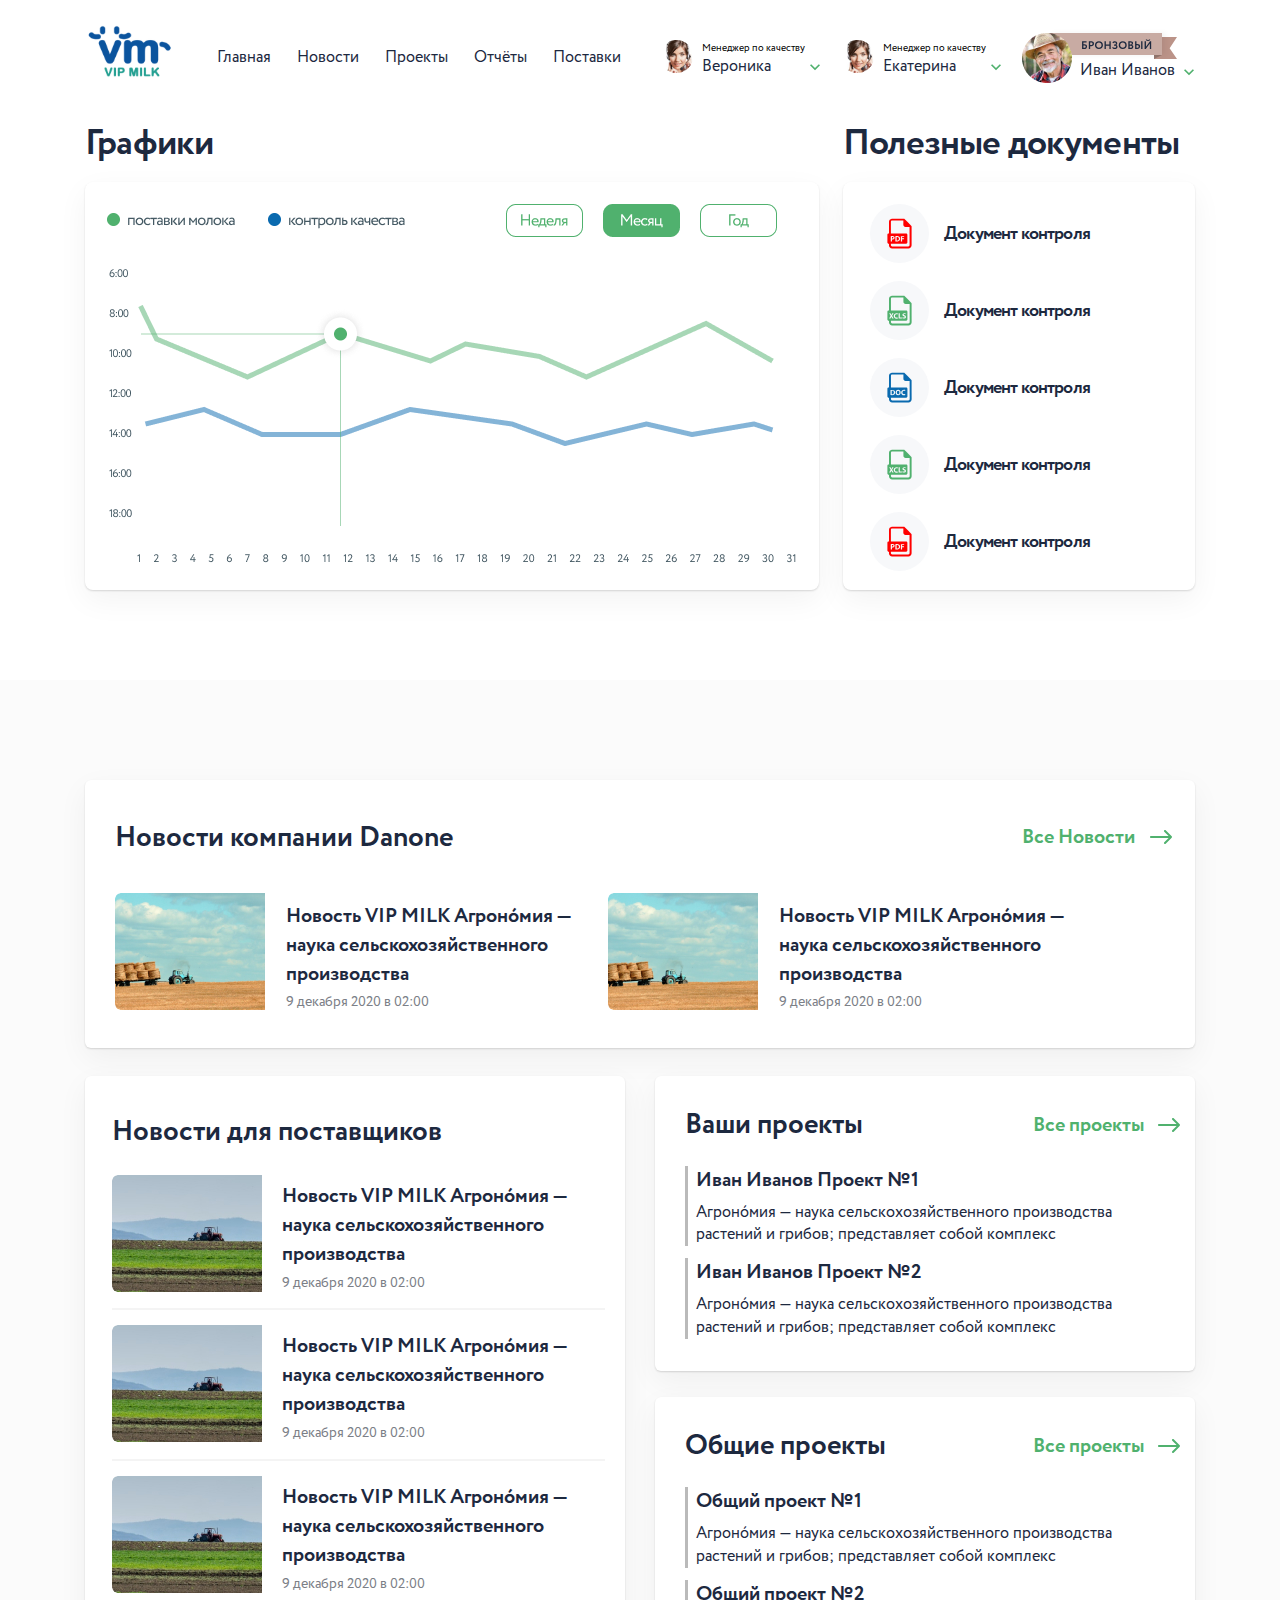
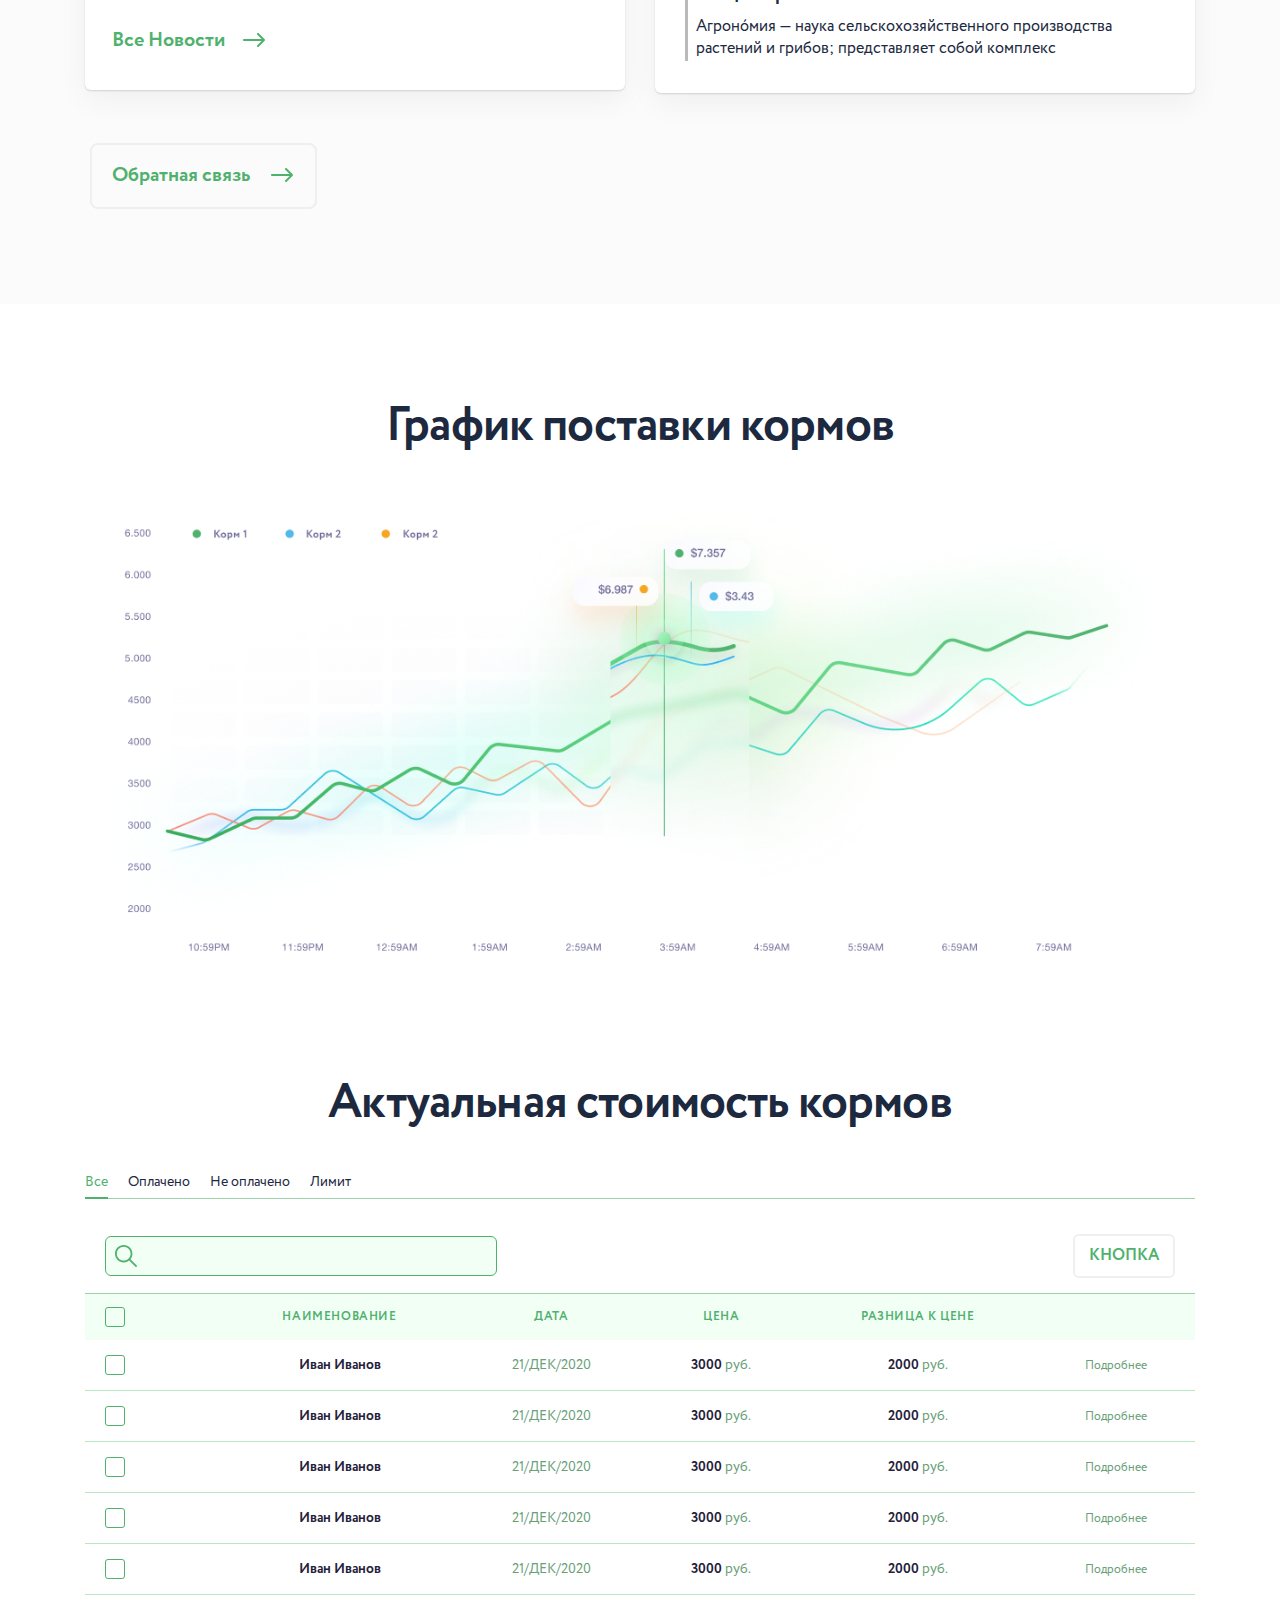
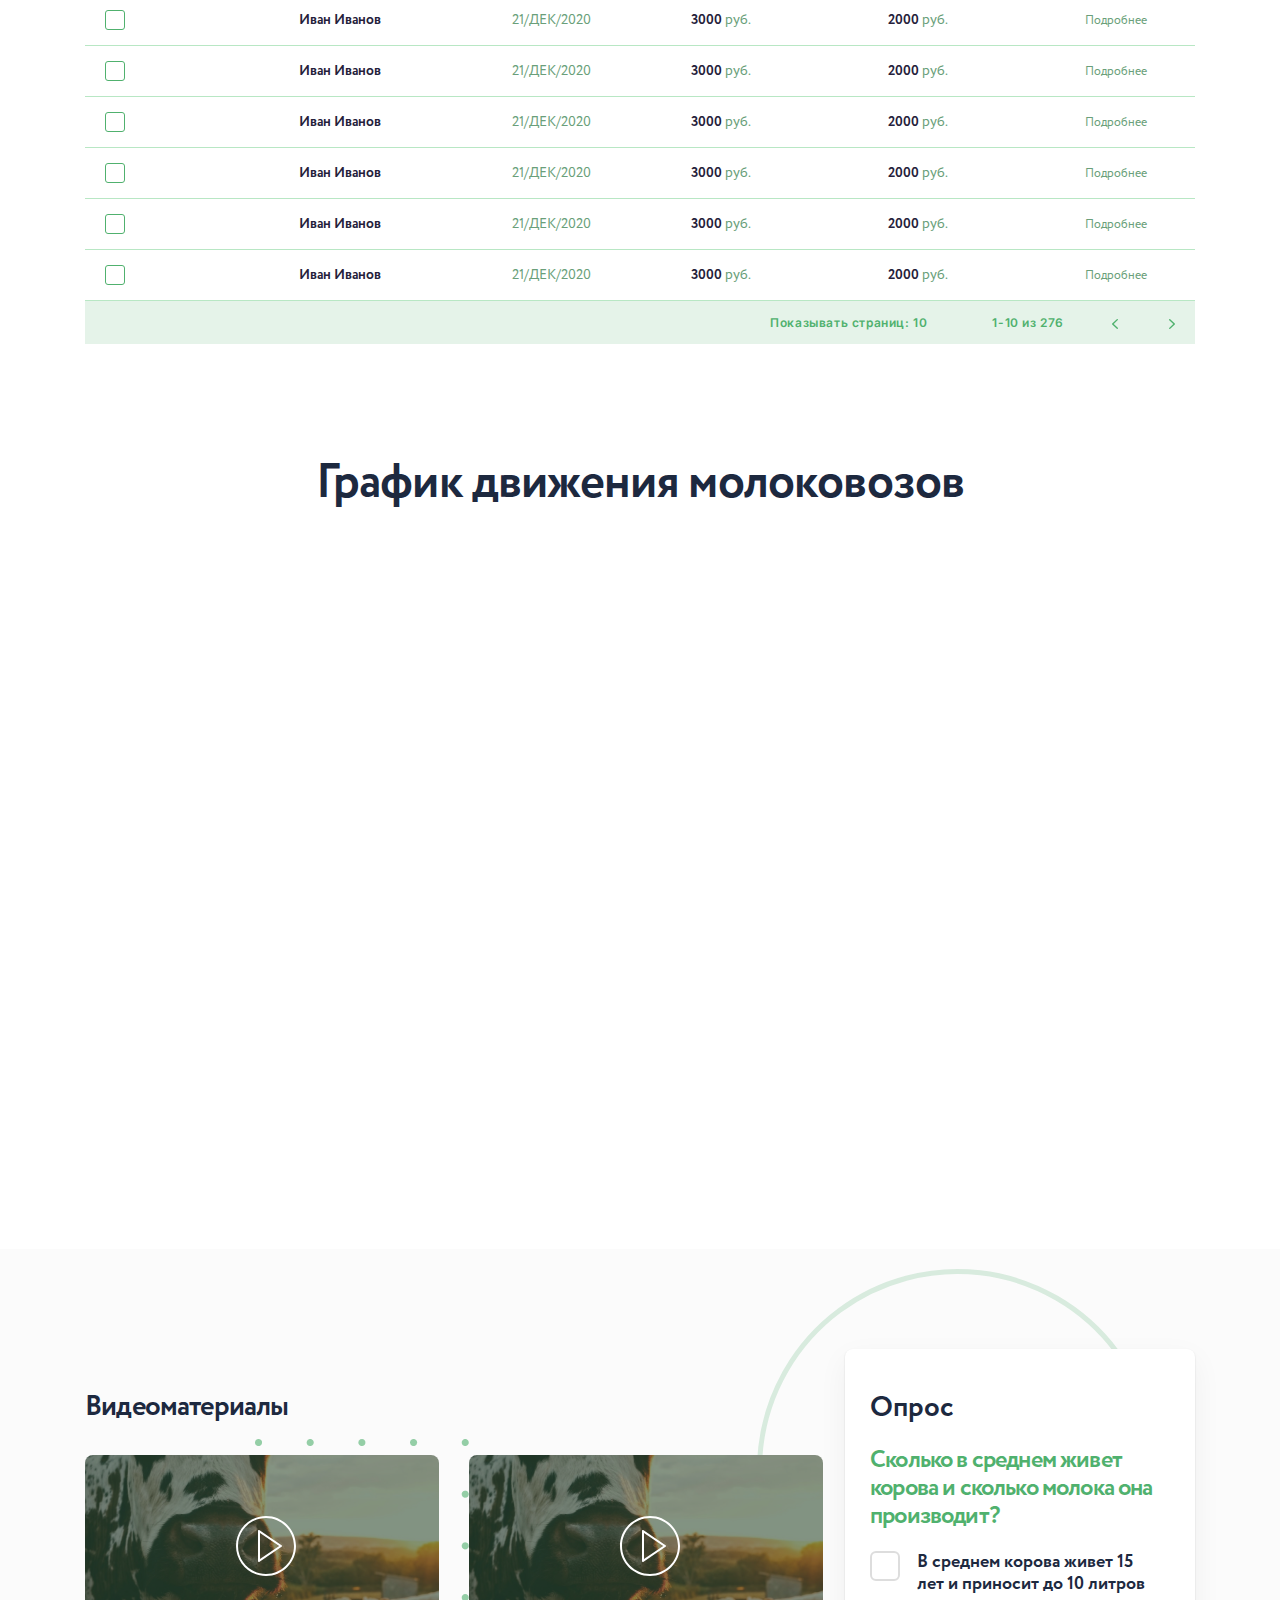
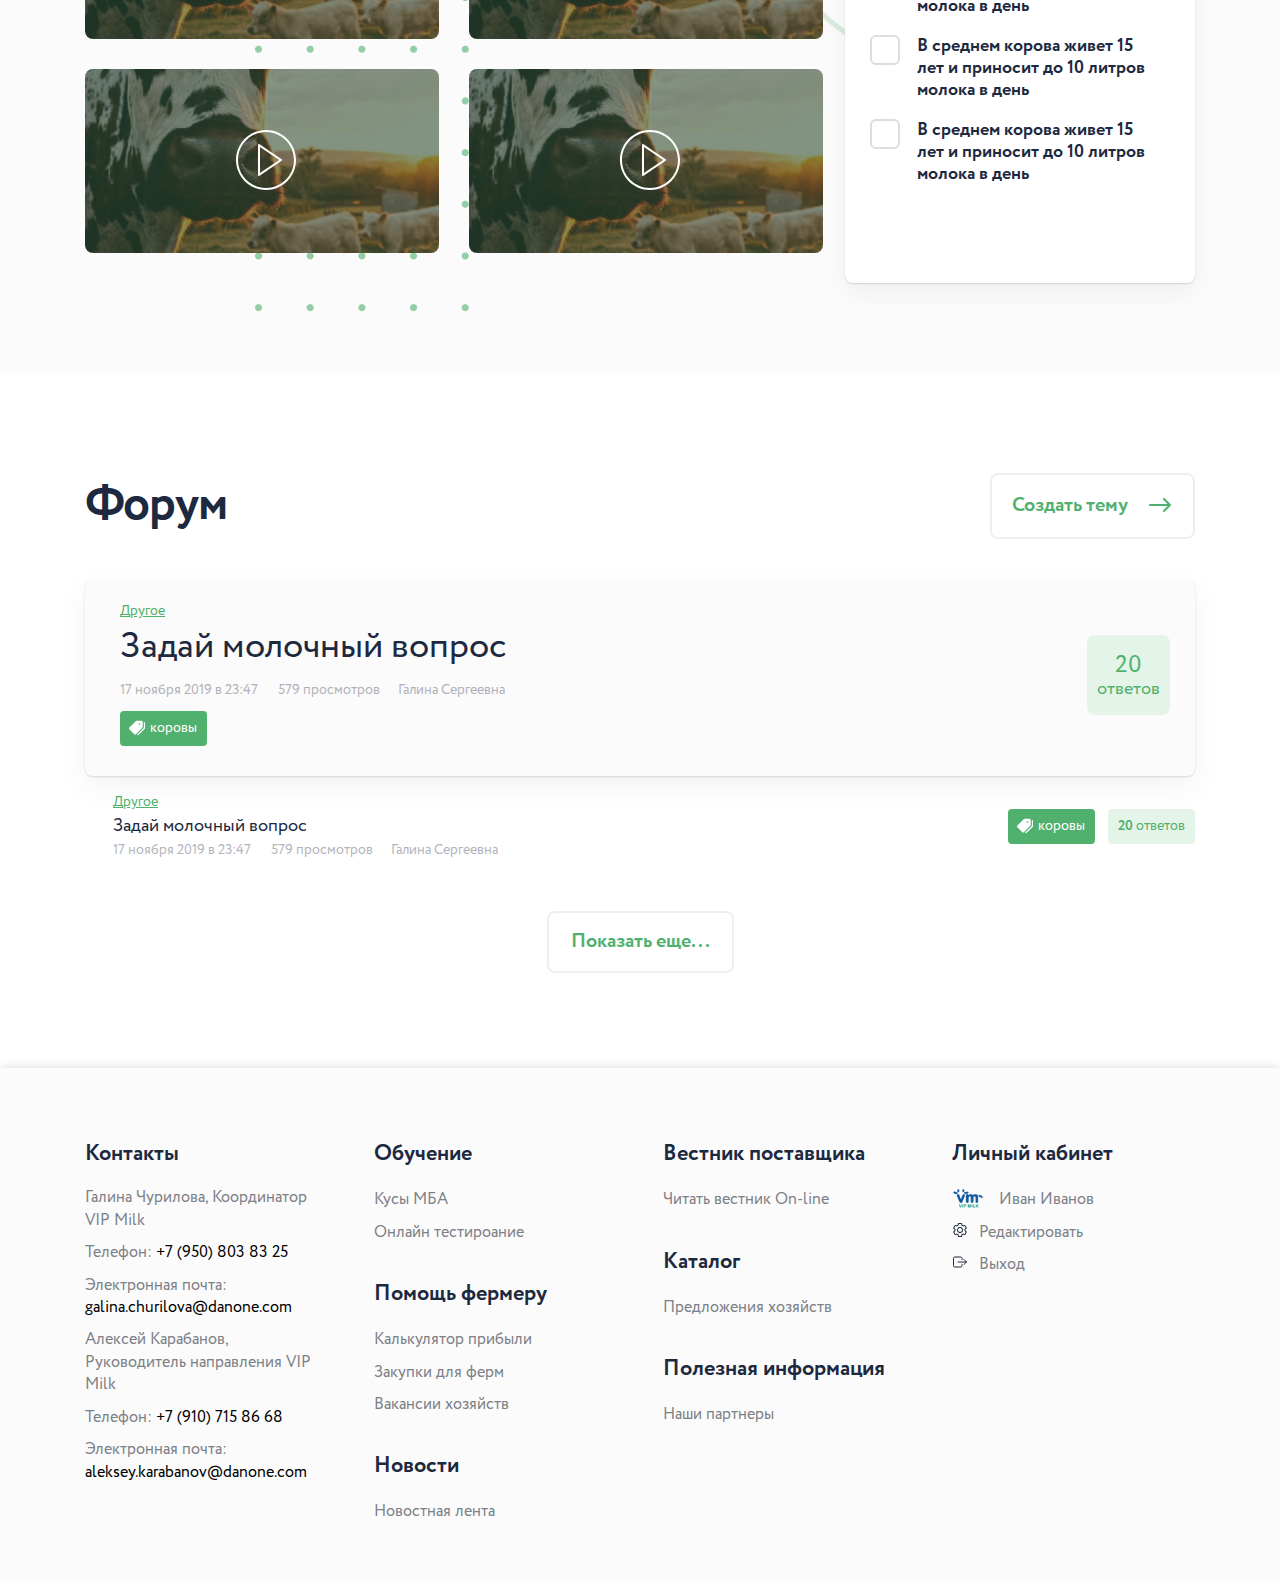
==== commit cc5c5d87: "table" ====
--- a/index.html
+++ b/index.html
@@ -12,77 +12,77 @@
 <body>
 	<div class="wrapper">
 
-		<header class="header">
-			<div class="container">
-				<div class="header__row">
-					<a href="" class="header__logo">
-						<img src="img/header/logo.svg" alt="">
-					</a>
-					<div class="header__menu menu-header">
-						<div class='menu-header__icon'>
-							<span></span>
-							<span></span>
-							<span></span>
-						</div>
-						<nav class='menu-header__body'>
-							<ul class='menu-header__list'>
-								<li><a href='' class='menu-header__link'>Главная</a></li>
-								<li><a href='' class='menu-header__link'>Новости</a></li>
-								<li><a href='' class='menu-header__link'>Проекты</a></li>
-								<li><a href='' class='menu-header__link'>Отчёты</a></li>
-								<li><a href='' class='menu-header__link'>Поставки</a></li>
-							</ul>
-						</nav>
-					</div>
-					<div class="header__person person-header">
-						<div data-move="menu-header__body, 1, 992" class="person-header__manager manager-person-header">
-							<div class="manager-person-header__row">
-								<div class="manager-person-header__icon"><img src="img/header/manager.png" alt=""></div>
-								<div class="manager-person-header__text">
-									<div class="manager-person-header__job">Менеджер по качеству</div>
-									<div class="manager-person-header__name">Вероника</div>
-								</div>
-							</div>
-						</div>
-						<div data-move="menu-header__body, 1, 992" class="person-header__manager manager-person-header">
-							<div class="manager-person-header__row">
-								<div class="manager-person-header__icon"><img src="img/header/manager.png" alt=""></div>
-								<div class="manager-person-header__text">
-									<div class="manager-person-header__job">Менеджер по качеству</div>
-									<div class="manager-person-header__name">Екатерина</div>
-								</div>
-							</div>
-						</div>
-						<div class="person-header__user user-person-header">
-							<div class="user-person-header__row">
-								<div class="user-person-header__icon">
-									<img src="img/header/user.png" alt="">
-								</div>
-								<div class="user-person-header__text">
-									<div class="user-person-header__status">
-										<img src="img/header/bronze.svg" alt="">
-									</div>
-									<div class="user-person-header__name">Иван Иванов</div>
-								</div>
-							</div>
-							<nav class="user-person-header__menu">
-								<ul class="user-person-header__list">
-									<li>
-										<a href="" class="user-person-header__link">Настройки</a>
-									</li>
-									<li>
-										<a href="" class="user-person-header__link">Тарифы</a>
-									</li>
-									<li>
-										<a href="" class="user-person-header__link">Выйти</a>
-									</li>
-								</ul>
-							</nav>
-						</div>
-					</div>
-				</div>
-			</div>
-		</header>
+<header class="header">
+	<div class="container">
+		<div class="header__row">
+			<a href="" class="header__logo">
+				<img src="img/header/logo.svg" alt="">
+			</a>
+			<div class="header__menu menu-header">
+				<div class='menu-header__icon'>
+					<span></span>
+					<span></span>
+					<span></span>
+				</div>
+				<nav class='menu-header__body'>
+					<ul class='menu-header__list'>
+						<li><a href='' class='menu-header__link'>Главная</a></li>
+						<li><a href='' class='menu-header__link'>Новости</a></li>
+						<li><a href='' class='menu-header__link'>Проекты</a></li>
+						<li><a href='' class='menu-header__link'>Отчёты</a></li>
+						<li><a href='' class='menu-header__link'>Поставки</a></li>
+					</ul>
+				</nav>
+			</div>
+			<div class="header__person person-header">
+				<div data-move="menu-header__body, 1, 992" class="person-header__manager manager-person-header">
+					<div class="manager-person-header__row">
+						<div class="manager-person-header__icon"><img src="img/header/manager.png" alt=""></div>
+						<div class="manager-person-header__text">
+							<div class="manager-person-header__job">Менеджер по качеству</div>
+							<div class="manager-person-header__name">Вероника</div>
+						</div>
+					</div>
+				</div>
+				<div data-move="menu-header__body, 1, 992" class="person-header__manager manager-person-header">
+					<div class="manager-person-header__row">
+						<div class="manager-person-header__icon"><img src="img/header/manager.png" alt=""></div>
+						<div class="manager-person-header__text">
+							<div class="manager-person-header__job">Менеджер по качеству</div>
+							<div class="manager-person-header__name">Екатерина</div>
+						</div>
+					</div>
+				</div>
+				<div class="person-header__user user-person-header">
+					<div class="user-person-header__row">
+						<div class="user-person-header__icon">
+							<img src="img/header/user.png" alt="">
+						</div>
+						<div class="user-person-header__text">
+							<div class="user-person-header__status">
+								<img src="img/header/bronze.svg" alt="">
+							</div>
+							<div class="user-person-header__name">Иван Иванов</div>
+						</div>
+					</div>
+					<nav class="user-person-header__menu">
+						<ul class="user-person-header__list">
+							<li>
+								<a href="" class="user-person-header__link">Настройки</a>
+							</li>
+							<li>
+								<a href="" class="user-person-header__link">Тарифы</a>
+							</li>
+							<li>
+								<a href="" class="user-person-header__link">Выйти</a>
+							</li>
+						</ul>
+					</nav>
+				</div>
+			</div>
+		</div>
+	</div>
+</header>
 
 		<div class="documents">
 			<div class='container'>
@@ -275,168 +275,170 @@
 		<div class="cost">
 			<div class='container'>
 				<h2 class="cost__title title">Актуальная стоимость кормов</h2>
-				<div class="cost__table body-cost">
-					<nav class="body-cost__nav">
-						<ul class="body-cost__list">
-							<li class="body-cost__item active">Все</li>
-							<li class="body-cost__item">Оплачено</li>
-							<li class="body-cost__item">Не оплачено</li>
-							<li class="body-cost__item">Лимит</li>
-						</ul>
-					</nav>
-					<div class="body-cost__search search-body-cost">
-						<div class="search-body-cost__input">
-							<input autocomplete='off' type='text' name='form[]' data-value='' class='input'>
-						</div>
-						<a href="" class="search-body-cost__btn">КНОПКА</a>
-					</div>
-					<table class="body-cost__table table-body-cost">
-						<tr bgcolor='#F2FFF5'>
-							<th>
-								<div class="check"><input type="checkbox" value="1" name="form[]"></div>
-							</th>
-							<th>Наименование</th>
-							<th>Дата</th>
-							<th>Цена</th>
-							<th>Разница к цене</th>
-							<th class="table-body-cost__null"></th>
-						</tr>
-						<tr>
-							<td>
-								<div class="check"><input type="checkbox" value="1" name="form[]"></div>
-							</td>
-							<td><span>Иван Иванов</span></td>
-							<td>21/ДЕК/2020 </td>
-							<td><span>3000</span> руб.</td>
-							<td class="difference"><span>2000</span> руб.</td>
-							<td><a href="">Подробнее</a></td>
-						</tr>
-						<tr>
-							<td>
-								<div class="check"><input type="checkbox" value="1" name="form[]"></div>
-							</td>
-							<td><span>Иван Иванов</span></td>
-							<td>21/ДЕК/2020 </td>
-							<td><span>3000</span> руб.</td>
-							<td class="difference"><span>2000</span> руб.</td>
-							<td><a href="">Подробнее</a></td>
-						</tr>
-						<tr>
-							<td>
-								<div class="check"><input type="checkbox" value="1" name="form[]"></div>
-							</td>
-							<td><span>Иван Иванов</span></td>
-							<td>21/ДЕК/2020 </td>
-							<td><span>3000</span> руб.</td>
-							<td class="difference"><span>2000</span> руб.</td>
-							<td><a href="">Подробнее</a></td>
-						</tr>
-						<tr>
-							<td>
-								<div class="check"><input type="checkbox" value="1" name="form[]"></div>
-							</td>
-							<td>
-								<span>Иван Иванов</span>
-							</td>
-							<td>21/ДЕК/2020 </td>
-							<td><span>3000</span> руб.</td>
-							<td class="difference"><span>2000</span> руб.</td>
-							<td><a href="">Подробнее</a></td>
-						</tr>
-						<tr>
-							<td>
-								<div class="check"><input type="checkbox" value="1" name="form[]"></div>
-							</td>
-							<td>
-								<span>Иван Иванов</span>
-							</td>
-							<td>21/ДЕК/2020 </td>
-							<td><span>3000</span> руб.</td>
-							<td class="difference"><span>2000</span> руб.</td>
-							<td><a href="">Подробнее</a></td>
-						</tr>
-						<tr>
-							<td>
-								<div class="check"><input type="checkbox" value="1" name="form[]"></div>
-							</td>
-							<td>
-								<span>Иван Иванов</span>
-							</td>
-							<td>21/ДЕК/2020 </td>
-							<td><span>3000</span> руб.</td>
-							<td class="difference"><span>2000</span> руб.</td>
-							<td><a href="">Подробнее</a></td>
-						</tr>
-						<tr>
-							<td>
-								<div class="check"><input type="checkbox" value="1" name="form[]"></div>
-							</td>
-							<td>
-								<span>Иван Иванов</span>
-							</td>
-							<td>21/ДЕК/2020 </td>
-							<td><span>3000</span> руб.</td>
-							<td class="difference"><span>2000</span> руб.</td>
-							<td><a href="">Подробнее</a></td>
-						</tr>
-						<tr>
-							<td>
-								<div class="check"><input type="checkbox" value="1" name="form[]"></div>
-							</td>
-							<td>
-								<span>Иван Иванов</span>
-							</td>
-							<td>21/ДЕК/2020 </td>
-							<td><span>3000</span> руб.</td>
-							<td class="difference"><span>2000</span> руб.</td>
-							<td><a href="">Подробнее</a></td>
-						</tr>
-						<tr>
-							<td>
-								<div class="check"><input type="checkbox" value="1" name="form[]"></div>
-							</td>
-							<td>
-								<span>Иван Иванов</span>
-							</td>
-							<td>21/ДЕК/2020 </td>
-							<td><span>3000</span> руб.</td>
-							<td class="difference"><span>2000</span> руб.</td>
-							<td><a href="">Подробнее</a></td>
-						</tr>
-						<tr>
-							<td>
-								<div class="check"><input type="checkbox" value="1" name="form[]"></div>
-							</td>
-							<td>
-								<span>Иван Иванов</span>
-							</td>
-							<td>21/ДЕК/2020 </td>
-							<td><span>3000</span> руб.</td>
-							<td class="difference"><span>2000</span> руб.</td>
-							<td><a href="">Подробнее</a></td>
-						</tr>
-						<tr>
-							<td>
-								<div class="check"><input type="checkbox" value="1" name="form[]"></div>
-							</td>
-							<td>
-								<span>Иван Иванов</span>
-							</td>
-							<td>21/ДЕК/2020 </td>
-							<td><span>3000</span> руб.</td>
-							<td class="difference"><span>2000</span> руб.</td>
-							<td><a href="">Подробнее</a></td>
-						</tr>
-					</table>
-					<div class="body-cost__pagging pagging-body-cost">
-						<div class="pagging-body-cost__show">Показывать страниц: 10</div>
-						<div class="pagging-body-cost__page">1-10 из 276 </div>
-						<div class="pagging-body-cost__arrows">
-							<div class="pagging-body-cost__prev">
-								<img src="img/cost/arrow-prev.svg" alt="">
-							</div>
-							<div class="pagging-body-cost__next">
-								<img src="img/cost/arrow-prev.svg" alt="">
+				<div class="cost__scroll">
+					<div class="cost__table body-cost">
+						<nav class="body-cost__nav">
+							<ul class="body-cost__list">
+								<li class="body-cost__item active">Все</li>
+								<li class="body-cost__item">Оплачено</li>
+								<li class="body-cost__item">Не оплачено</li>
+								<li class="body-cost__item">Лимит</li>
+							</ul>
+						</nav>
+						<div class="body-cost__search search-body-cost">
+							<div class="search-body-cost__input">
+								<input autocomplete='off' type='text' name='form[]' data-value='' class='input'>
+							</div>
+							<a href="" class="search-body-cost__btn">КНОПКА</a>
+						</div>
+						<table class="body-cost__table table-body-cost">
+							<tr bgcolor='#F2FFF5'>
+								<th>
+									<div class="check"><input type="checkbox" value="1" name="form[]"></div>
+								</th>
+								<th>Наименование</th>
+								<th>Дата</th>
+								<th>Цена</th>
+								<th>Разница к цене</th>
+								<th class="table-body-cost__null"></th>
+							</tr>
+							<tr>
+								<td>
+									<div class="check"><input type="checkbox" value="1" name="form[]"></div>
+								</td>
+								<td><span>Иван Иванов</span></td>
+								<td>21/ДЕК/2020 </td>
+								<td><span>3000</span> руб.</td>
+								<td class="difference"><span>2000</span> руб.</td>
+								<td><a href="">Подробнее</a></td>
+							</tr>
+							<tr>
+								<td>
+									<div class="check"><input type="checkbox" value="1" name="form[]"></div>
+								</td>
+								<td><span>Иван Иванов</span></td>
+								<td>21/ДЕК/2020 </td>
+								<td><span>3000</span> руб.</td>
+								<td class="difference"><span>2000</span> руб.</td>
+								<td><a href="">Подробнее</a></td>
+							</tr>
+							<tr>
+								<td>
+									<div class="check"><input type="checkbox" value="1" name="form[]"></div>
+								</td>
+								<td><span>Иван Иванов</span></td>
+								<td>21/ДЕК/2020 </td>
+								<td><span>3000</span> руб.</td>
+								<td class="difference"><span>2000</span> руб.</td>
+								<td><a href="">Подробнее</a></td>
+							</tr>
+							<tr>
+								<td>
+									<div class="check"><input type="checkbox" value="1" name="form[]"></div>
+								</td>
+								<td>
+									<span>Иван Иванов</span>
+								</td>
+								<td>21/ДЕК/2020 </td>
+								<td><span>3000</span> руб.</td>
+								<td class="difference"><span>2000</span> руб.</td>
+								<td><a href="">Подробнее</a></td>
+							</tr>
+							<tr>
+								<td>
+									<div class="check"><input type="checkbox" value="1" name="form[]"></div>
+								</td>
+								<td>
+									<span>Иван Иванов</span>
+								</td>
+								<td>21/ДЕК/2020 </td>
+								<td><span>3000</span> руб.</td>
+								<td class="difference"><span>2000</span> руб.</td>
+								<td><a href="">Подробнее</a></td>
+							</tr>
+							<tr>
+								<td>
+									<div class="check"><input type="checkbox" value="1" name="form[]"></div>
+								</td>
+								<td>
+									<span>Иван Иванов</span>
+								</td>
+								<td>21/ДЕК/2020 </td>
+								<td><span>3000</span> руб.</td>
+								<td class="difference"><span>2000</span> руб.</td>
+								<td><a href="">Подробнее</a></td>
+							</tr>
+							<tr>
+								<td>
+									<div class="check"><input type="checkbox" value="1" name="form[]"></div>
+								</td>
+								<td>
+									<span>Иван Иванов</span>
+								</td>
+								<td>21/ДЕК/2020 </td>
+								<td><span>3000</span> руб.</td>
+								<td class="difference"><span>2000</span> руб.</td>
+								<td><a href="">Подробнее</a></td>
+							</tr>
+							<tr>
+								<td>
+									<div class="check"><input type="checkbox" value="1" name="form[]"></div>
+								</td>
+								<td>
+									<span>Иван Иванов</span>
+								</td>
+								<td>21/ДЕК/2020 </td>
+								<td><span>3000</span> руб.</td>
+								<td class="difference"><span>2000</span> руб.</td>
+								<td><a href="">Подробнее</a></td>
+							</tr>
+							<tr>
+								<td>
+									<div class="check"><input type="checkbox" value="1" name="form[]"></div>
+								</td>
+								<td>
+									<span>Иван Иванов</span>
+								</td>
+								<td>21/ДЕК/2020 </td>
+								<td><span>3000</span> руб.</td>
+								<td class="difference"><span>2000</span> руб.</td>
+								<td><a href="">Подробнее</a></td>
+							</tr>
+							<tr>
+								<td>
+									<div class="check"><input type="checkbox" value="1" name="form[]"></div>
+								</td>
+								<td>
+									<span>Иван Иванов</span>
+								</td>
+								<td>21/ДЕК/2020 </td>
+								<td><span>3000</span> руб.</td>
+								<td class="difference"><span>2000</span> руб.</td>
+								<td><a href="">Подробнее</a></td>
+							</tr>
+							<tr>
+								<td>
+									<div class="check"><input type="checkbox" value="1" name="form[]"></div>
+								</td>
+								<td>
+									<span>Иван Иванов</span>
+								</td>
+								<td>21/ДЕК/2020 </td>
+								<td><span>3000</span> руб.</td>
+								<td class="difference"><span>2000</span> руб.</td>
+								<td><a href="">Подробнее</a></td>
+							</tr>
+						</table>
+						<div class="body-cost__pagging pagging-body-cost">
+							<div class="pagging-body-cost__show">Показывать страниц: 10</div>
+							<div class="pagging-body-cost__page">1-10 из 276 </div>
+							<div class="pagging-body-cost__arrows">
+								<div class="pagging-body-cost__prev">
+									<img src="img/cost/arrow-prev.svg" alt="">
+								</div>
+								<div class="pagging-body-cost__next">
+									<img src="img/cost/arrow-prev.svg" alt="">
+								</div>
 							</div>
 						</div>
 					</div>
@@ -538,92 +540,86 @@
 				</div>
 			</div>
 		</div>
-		<footer class="footer">
-			<div class='container'>
-				<div class="footer__row">
-					<div class="footer__column">
-						<div class="footer__contacts contacts-footer">
-							<h3 class="contacts-footer__subtitle">Контакты</h3>
-							<ul class="contacts-footer__list">
-								<li class="contacts-footer__link">Галина Чурилова, Координатор VIP Milk</li>
-								<li class="contacts-footer__link">Телефон: <a href="tel:+79508038325">+7 (950) 803 83 25</a>
-								</li>
-								<li class="contacts-footer__link">Электронная почта: <a
-										href="mailto:galina.churilova@danone.com">galina.churilova@danone.com</a></li>
-								<li class="contacts-footer__link">Алексей Карабанов, Руководитель направления VIP Milk</li>
-								<li class="contacts-footer__link">Телефон: <a href="tel:+79107158668">+7 (910) 715 86 68</a>
-								</li>
-								<li class="contacts-footer__link">Электронная почта: <a
-										href="mailto:aleksey.karabanov@danone.com">aleksey.karabanov@danone.com</a></li>
-							</ul>
-						</div>
-
-					</div>
-					<div class="footer__column">
-						<div class="footer__item item-footer">
-							<h3 class="item-footer__subtitle">Обучение</h3>
-							<ul class="item-footer__list">
-								<li class="item-footer__link"><a href="">Кусы МБА</a></li>
-								<li class="item-footer__link"><a href="">Онлайн тестироание</a></li>
-							</ul>
-						</div>
-						<div class="footer__item item-footer">
-							<h3 class="item-footer__subtitle">Помощь фермеру</h3>
-							<ul class="item-footer__list">
-								<li class="item-footer__link"><a href="">Калькулятор прибыли</a></li>
-								<li class="item-footer__link"><a href="">Закупки для ферм</a></li>
-								<li class="item-footer__link"><a href="">Вакансии хозяйств</a></li>
-							</ul>
-						</div>
-						<div class="footer__item item-footer">
-							<h3 class="item-footer__subtitle">Новости</h3>
-							<ul class="item-footer__list">
-								<li class="item-footer__link"><a href="">Новостная лента</a></li>
-							</ul>
-						</div>
-					</div>
-					<div class="footer__column">
-						<div class="footer__item item-footer">
-							<h3 class="item-footer__subtitle">Вестник поставщика</h3>
-							<ul class="item-footer__list">
-								<li class="item-footer__link"><a href="">Читать вестник On-line</a></li>
-							</ul>
-						</div>
-						<div class="footer__item item-footer">
-							<h3 class="item-footer__subtitle">Каталог</h3>
-							<ul class="item-footer__list">
-								<li class="item-footer__link"><a href="">Предложения хозяйств</a></li>
-							</ul>
-						</div>
-						<div class="footer__item item-footer">
-							<h3 class="item-footer__subtitle">Полезная информация</h3>
-							<ul class="item-footer__list">
-								<li class="item-footer__link"><a href="">Наши партнеры</a></li>
-							</ul>
-						</div>
-					</div>
-					<div class="footer__column">
-						<div class="footer__item item-footer">
-							<h3 class="item-footer__subtitle">Личный кабинет</h3>
-							<ul class="item-footer__list">
-								<li class="item-footer__link item-footer__link_user"><a href="">Иван Иванов</a></li>
-								<li class="item-footer__link item-footer__link_red"><a href="">Редактировать</a></li>
-								<li class="item-footer__link item-footer__link_out"><a href="">Выход</a></li>
-							</ul>
-						</div>
-					</div>
-				</div>
-			</div>
-		</footer>
-
-
+<footer class="footer">
+	<div class='container'>
+		<div class="footer__row">
+			<div class="footer__column">
+				<div class="footer__contacts contacts-footer">
+					<h3 class="contacts-footer__subtitle">Контакты</h3>
+					<ul class="contacts-footer__list">
+						<li class="contacts-footer__link">Галина Чурилова, Координатор VIP Milk</li>
+						<li class="contacts-footer__link">Телефон: <a href="tel:+79508038325">+7 (950) 803 83 25</a></li>
+						<li class="contacts-footer__link">Электронная почта: <a
+								href="mailto:galina.churilova@danone.com">galina.churilova@danone.com</a></li>
+						<li class="contacts-footer__link">Алексей Карабанов, Руководитель направления VIP Milk</li>
+						<li class="contacts-footer__link">Телефон: <a href="tel:+79107158668">+7 (910) 715 86 68</a></li>
+						<li class="contacts-footer__link">Электронная почта: <a
+								href="mailto:aleksey.karabanov@danone.com">aleksey.karabanov@danone.com</a></li>
+					</ul>
+				</div>
+
+			</div>
+			<div class="footer__column">
+				<div class="footer__item item-footer">
+					<h3 class="item-footer__subtitle">Обучение</h3>
+					<ul class="item-footer__list">
+						<li class="item-footer__link"><a href="">Кусы МБА</a></li>
+						<li class="item-footer__link"><a href="">Онлайн тестироание</a></li>
+					</ul>
+				</div>
+				<div class="footer__item item-footer">
+					<h3 class="item-footer__subtitle">Помощь фермеру</h3>
+					<ul class="item-footer__list">
+						<li class="item-footer__link"><a href="">Калькулятор прибыли</a></li>
+						<li class="item-footer__link"><a href="">Закупки для ферм</a></li>
+						<li class="item-footer__link"><a href="">Вакансии хозяйств</a></li>
+					</ul>
+				</div>
+				<div class="footer__item item-footer">
+					<h3 class="item-footer__subtitle">Новости</h3>
+					<ul class="item-footer__list">
+						<li class="item-footer__link"><a href="">Новостная лента</a></li>
+					</ul>
+				</div>
+			</div>
+			<div class="footer__column">
+				<div class="footer__item item-footer">
+					<h3 class="item-footer__subtitle">Вестник поставщика</h3>
+					<ul class="item-footer__list">
+						<li class="item-footer__link"><a href="">Читать вестник On-line</a></li>
+					</ul>
+				</div>
+				<div class="footer__item item-footer">
+					<h3 class="item-footer__subtitle">Каталог</h3>
+					<ul class="item-footer__list">
+						<li class="item-footer__link"><a href="">Предложения хозяйств</a></li>
+					</ul>
+				</div>
+				<div class="footer__item item-footer">
+					<h3 class="item-footer__subtitle">Полезная информация</h3>
+					<ul class="item-footer__list">
+						<li class="item-footer__link"><a href="">Наши партнеры</a></li>
+					</ul>
+				</div>
+			</div>
+			<div class="footer__column">
+				<div class="footer__item item-footer">
+					<h3 class="item-footer__subtitle">Личный кабинет</h3>
+					<ul class="item-footer__list">
+						<li class="item-footer__link item-footer__link_user"><a href="">Иван Иванов</a></li>
+						<li class="item-footer__link item-footer__link_red"><a href="">Редактировать</a></li>
+						<li class="item-footer__link item-footer__link_out"><a href="">Выход</a></li>
+					</ul>
+				</div>
+			</div>
+		</div>
 	</div>
-	<script src="https://code.jquery.com/jquery-3.3.1.min.js"></script>
-	<script src="https://api-maps.yandex.ru/2.1/?apikey=51092280-e018-4241-bc97-180570de25d4
+</footer>	</div>
+<script src="https://code.jquery.com/jquery-3.3.1.min.js"></script>
+<script src="https://api-maps.yandex.ru/2.1/?apikey=51092280-e018-4241-bc97-180570de25d4
 &lang=ru_RU" type="text/javascript">
 </script>
-	<script src="js/vendors.js"></script>
-	<script src="js/main.js"></script>
-</body>
+<script src="js/vendors.js"></script>
+<script src="js/main.js"></script></body>
 
 </html>--- a/css/style.css
+++ b/css/style.css
@@ -3,16 +3,14 @@
 @font-face {
 	font-family: "Circle";
 	src: url("../fonts/Circle.eot");
-	src: local("☺"), url("../fonts/Circle.woff") format("woff"), url("../fonts/Circle.ttf") format("truetype"),
-		url("../fonts/Circle.svg") format("svg");
+	src: local("☺"), url("../fonts/Circle.woff") format("woff"), url("../fonts/Circle.ttf") format("truetype"), url("../fonts/Circle.svg") format("svg");
 	font-weight: normal;
 	font-style: normal;
 }
 @font-face {
 	font-family: "Circle";
 	src: url("../fonts/Circle-bold.eot");
-	src: local("☺"), url("../fonts/Circle-bold.woff") format("woff"), url("../fonts/Circle-bold.ttf") format("truetype"),
-		url("../fonts/Circle-bold.svg") format("svg");
+	src: local("☺"), url("../fonts/Circle-bold.woff") format("woff"), url("../fonts/Circle-bold.ttf") format("truetype"), url("../fonts/Circle-bold.svg") format("svg");
 	font-weight: 700;
 	font-style: normal;
 }
@@ -153,8 +151,8 @@
 	position: relative;
 	border: 2px solid #efefef;
 	-webkit-transition-duration: 0.1s;
-	-o-transition-duration: 0.1s;
-	transition-duration: 0.1s;
+	     -o-transition-duration: 0.1s;
+	        transition-duration: 0.1s;
 	color: #50b16e;
 }
 @media (min-width: 991.98px) {
@@ -182,7 +180,7 @@
 	width: 100%;
 }
 
-input[type="text"] {
+input[type=text] {
 	-webkit-appearance: none;
 	-moz-appearance: none;
 	appearance: none;
@@ -414,11 +412,11 @@
 	display: -ms-flexbox;
 	display: flex;
 	-webkit-box-pack: justify;
-	-ms-flex-pack: justify;
-	justify-content: space-between;
+	    -ms-flex-pack: justify;
+	        justify-content: space-between;
 	-webkit-box-align: center;
-	-ms-flex-align: center;
-	align-items: center;
+	    -ms-flex-align: center;
+	        align-items: center;
 }
 @media (max-width: 991.98px) {
 	.header__row {
@@ -478,19 +476,19 @@
 }
 .menu-header__icon.active span {
 	-webkit-transform: scale(0);
-	-ms-transform: scale(0);
-	transform: scale(0);
+	    -ms-transform: scale(0);
+	        transform: scale(0);
 }
 .menu-header__icon.active span:first-child {
 	-webkit-transform: rotate(-45deg);
-	-ms-transform: rotate(-45deg);
-	transform: rotate(-45deg);
+	    -ms-transform: rotate(-45deg);
+	        transform: rotate(-45deg);
 	top: 8px;
 }
 .menu-header__icon.active span:last-child {
 	-webkit-transform: rotate(45deg);
-	-ms-transform: rotate(45deg);
-	transform: rotate(45deg);
+	    -ms-transform: rotate(45deg);
+	        transform: rotate(45deg);
 	bottom: 8px;
 }
 @media (max-width: 991.98px) {
@@ -504,8 +502,8 @@
 		overflow: auto;
 		z-index: 5;
 		-webkit-transition-duration: 0.3s;
-		-o-transition-duration: 0.3s;
-		transition-duration: 0.3s;
+		     -o-transition-duration: 0.3s;
+		        transition-duration: 0.3s;
 		padding: 82px 0px 0px 0px;
 	}
 	.menu-header__body.active {
@@ -559,8 +557,8 @@
 	display: -ms-flexbox;
 	display: flex;
 	-webkit-box-align: center;
-	-ms-flex-align: center;
-	align-items: center;
+	    -ms-flex-align: center;
+	        align-items: center;
 }
 .manager-person-header {
 	margin: 0px 36px 0px 0px;
@@ -583,8 +581,8 @@
 	display: -ms-flexbox;
 	display: flex;
 	-webkit-box-pack: center;
-	-ms-flex-pack: center;
-	justify-content: center;
+	    -ms-flex-pack: center;
+	        justify-content: center;
 }
 .manager-person-header__icon img {
 	width: 33px;
@@ -665,7 +663,7 @@
 }
 .user-person-header__text {
 	-ms-flex-item-align: end;
-	align-self: flex-end;
+	    align-self: flex-end;
 	margin: 0px 0px 0px 8px;
 }
 .user-person-header__status {
@@ -688,8 +686,8 @@
 }
 .user-person-header__name.active::after {
 	-webkit-transform: rotate(180deg);
-	-ms-transform: rotate(180deg);
-	transform: rotate(180deg);
+	    -ms-transform: rotate(180deg);
+	        transform: rotate(180deg);
 }
 .user-person-header__name::after {
 	content: "";
@@ -706,7 +704,7 @@
 	top: 55px;
 	left: 0;
 	-webkit-box-shadow: 0px 3px 12px rgba(0, 0, 0, 0.03);
-	box-shadow: 0px 3px 12px rgba(0, 0, 0, 0.03);
+	        box-shadow: 0px 3px 12px rgba(0, 0, 0, 0.03);
 	border-radius: 8px;
 	background-color: #fff;
 	width: 173px;
@@ -737,7 +735,7 @@
 	padding: 75px 0 20px 0;
 	background: #fbfbfb;
 	-webkit-box-shadow: 0px 0px 10px rgba(0, 0, 0, 0.15);
-	box-shadow: 0px 0px 10px rgba(0, 0, 0, 0.15);
+	        box-shadow: 0px 0px 10px rgba(0, 0, 0, 0.15);
 }
 @media (max-width: 991.98px) {
 	.footer {
@@ -763,7 +761,7 @@
 @media (max-width: 991.98px) {
 	.footer__row {
 		-ms-flex-wrap: wrap;
-		flex-wrap: wrap;
+		    flex-wrap: wrap;
 		margin: 0 -15px;
 	}
 }
@@ -771,8 +769,8 @@
 	.footer__row {
 		margin: 0 -7px;
 		-webkit-box-pack: justify;
-		-ms-flex-pack: justify;
-		justify-content: space-between;
+		    -ms-flex-pack: justify;
+		        justify-content: space-between;
 	}
 }
 @media (max-width: 479.98px) {
@@ -784,14 +782,14 @@
 .footer__column {
 	padding: 0 23px;
 	-webkit-box-flex: 0;
-	-ms-flex: 0 1 25%;
-	flex: 0 1 25%;
+	    -ms-flex: 0 1 25%;
+	        flex: 0 1 25%;
 }
 @media (max-width: 991.98px) {
 	.footer__column {
 		-webkit-box-flex: 0;
-		-ms-flex: 0 1 50%;
-		flex: 0 1 50%;
+		    -ms-flex: 0 1 50%;
+		        flex: 0 1 50%;
 		padding: 0 15px;
 	}
 }
@@ -804,8 +802,8 @@
 @media (max-width: 479.98px) {
 	.footer__column {
 		-webkit-box-flex: 0;
-		-ms-flex: 0 1 100%;
-		flex: 0 1 100%;
+		    -ms-flex: 0 1 100%;
+		        flex: 0 1 100%;
 		padding: 0;
 		margin: 0px 0px 15px 0px;
 	}
@@ -978,15 +976,15 @@
 	display: -ms-flexbox;
 	display: flex;
 	-webkit-box-pack: justify;
-	-ms-flex-pack: justify;
-	justify-content: space-between;
+	    -ms-flex-pack: justify;
+	        justify-content: space-between;
 }
 @media (max-width: 991.98px) {
 	.documents__row {
 		-webkit-box-orient: vertical;
 		-webkit-box-direction: normal;
-		-ms-flex-direction: column;
-		flex-direction: column;
+		    -ms-flex-direction: column;
+		        flex-direction: column;
 	}
 }
 @media (max-width: 991.98px) {
@@ -1010,7 +1008,7 @@
 .documents__image {
 	padding: 22px;
 	-webkit-box-shadow: 0px 10px 30px rgba(0, 0, 0, 0.05), 0px 1px 2px rgba(0, 0, 0, 0.14);
-	box-shadow: 0px 10px 30px rgba(0, 0, 0, 0.05), 0px 1px 2px rgba(0, 0, 0, 0.14);
+	        box-shadow: 0px 10px 30px rgba(0, 0, 0, 0.05), 0px 1px 2px rgba(0, 0, 0, 0.14);
 	border-radius: 8px;
 }
 .documents__image img {
@@ -1028,7 +1026,7 @@
 }
 .list-documents {
 	-webkit-box-shadow: 0px 10px 30px rgba(0, 0, 0, 0.05), 0px 1px 2px rgba(0, 0, 0, 0.14);
-	box-shadow: 0px 10px 30px rgba(0, 0, 0, 0.05), 0px 1px 2px rgba(0, 0, 0, 0.14);
+	        box-shadow: 0px 10px 30px rgba(0, 0, 0, 0.05), 0px 1px 2px rgba(0, 0, 0, 0.14);
 	border-radius: 8px;
 	padding: 22px 105px 7px 27px;
 	height: 408px;
@@ -1051,8 +1049,8 @@
 	display: -ms-flexbox;
 	display: flex;
 	-webkit-box-align: center;
-	-ms-flex-align: center;
-	align-items: center;
+	    -ms-flex-align: center;
+	        align-items: center;
 }
 .list-documents__item:last-child {
 	margin: 0;
@@ -1111,7 +1109,7 @@
 	padding: 30px 30px 35px 30px;
 	background: #ffffff;
 	-webkit-box-shadow: 0px 10px 30px rgba(0, 0, 0, 0.05), 0px 1px 2px rgba(0, 0, 0, 0.14);
-	box-shadow: 0px 10px 30px rgba(0, 0, 0, 0.05), 0px 1px 2px rgba(0, 0, 0, 0.14);
+	        box-shadow: 0px 10px 30px rgba(0, 0, 0, 0.05), 0px 1px 2px rgba(0, 0, 0, 0.14);
 	border-radius: 6px;
 	margin: 0px 0px 28px 0px;
 }
@@ -1125,11 +1123,11 @@
 	display: -ms-flexbox;
 	display: flex;
 	-webkit-box-pack: justify;
-	-ms-flex-pack: justify;
-	justify-content: space-between;
+	    -ms-flex-pack: justify;
+	        justify-content: space-between;
 	-webkit-box-align: center;
-	-ms-flex-align: center;
-	align-items: center;
+	    -ms-flex-align: center;
+	        align-items: center;
 	margin: 0px 0px 27px 0px;
 }
 @media (max-width: 570px) {
@@ -1184,7 +1182,7 @@
 @media (max-width: 991.98px) {
 	.top-news__body {
 		-ms-flex-wrap: wrap;
-		flex-wrap: wrap;
+		    flex-wrap: wrap;
 		margin: 0;
 	}
 }
@@ -1215,11 +1213,11 @@
 	.item-top-news__row {
 		-webkit-box-orient: vertical;
 		-webkit-box-direction: normal;
-		-ms-flex-direction: column;
-		flex-direction: column;
+		    -ms-flex-direction: column;
+		        flex-direction: column;
 		-webkit-box-align: center;
-		-ms-flex-align: center;
-		align-items: center;
+		    -ms-flex-align: center;
+		        align-items: center;
 		text-align: center;
 	}
 }
@@ -1279,15 +1277,15 @@
 	.center-news__row {
 		-webkit-box-orient: vertical;
 		-webkit-box-direction: normal;
-		-ms-flex-direction: column;
-		flex-direction: column;
+		    -ms-flex-direction: column;
+		        flex-direction: column;
 		margin: 0;
 	}
 }
 .center-news__column {
 	-webkit-box-flex: 0;
-	-ms-flex: 0 1 50%;
-	flex: 0 1 50%;
+	    -ms-flex: 0 1 50%;
+	        flex: 0 1 50%;
 	padding: 0 15px;
 }
 @media (max-width: 991.98px) {
@@ -1303,7 +1301,7 @@
 	background: #ffffff;
 	padding: 28px 20px 34px 27px;
 	-webkit-box-shadow: 0px 10px 30px rgba(0, 0, 0, 0.05), 0px 1px 2px rgba(0, 0, 0, 0.14);
-	box-shadow: 0px 10px 30px rgba(0, 0, 0, 0.05), 0px 1px 2px rgba(0, 0, 0, 0.14);
+	        box-shadow: 0px 10px 30px rgba(0, 0, 0, 0.05), 0px 1px 2px rgba(0, 0, 0, 0.14);
 	border-radius: 6px;
 }
 @media (max-width: 767.98px) {
@@ -1362,12 +1360,12 @@
 	.center-news-left__row {
 		-webkit-box-orient: vertical;
 		-webkit-box-direction: normal;
-		-ms-flex-direction: column;
-		flex-direction: column;
+		    -ms-flex-direction: column;
+		        flex-direction: column;
 		text-align: center;
 		-webkit-box-align: center;
-		-ms-flex-align: center;
-		align-items: center;
+		    -ms-flex-align: center;
+		        align-items: center;
 	}
 }
 .center-news-left__image img {
@@ -1410,7 +1408,7 @@
 	margin: 0px 0px 26px 0px;
 	padding: 35px 20px 20px 30px;
 	-webkit-box-shadow: 0px 10px 30px rgba(0, 0, 0, 0.05), 0px 1px 2px rgba(0, 0, 0, 0.14);
-	box-shadow: 0px 10px 30px rgba(0, 0, 0, 0.05), 0px 1px 2px rgba(0, 0, 0, 0.14);
+	        box-shadow: 0px 10px 30px rgba(0, 0, 0, 0.05), 0px 1px 2px rgba(0, 0, 0, 0.14);
 	border-radius: 6px;
 }
 @media (max-width: 767.98px) {
@@ -1426,8 +1424,8 @@
 	display: -ms-flexbox;
 	display: flex;
 	-webkit-box-pack: justify;
-	-ms-flex-pack: justify;
-	justify-content: space-between;
+	    -ms-flex-pack: justify;
+	        justify-content: space-between;
 }
 @media (max-width: 479.98px) {
 	.center-news-right__header {
@@ -1516,7 +1514,7 @@
 }
 
 .cost {
-	padding: 50px 0 75px 0;
+	padding: 50px 0px 75px 0;
 }
 @media (max-width: 991.98px) {
 	.cost {
@@ -1525,29 +1523,29 @@
 }
 @media (max-width: 767.98px) {
 	.cost {
-		padding: 20px 0px 25px 0;
-		max-width: 530px;
-		margin: 0 auto;
-	}
-}
-@media (max-width: 540px) {
+		padding: 20px 0px 5px 0;
+	}
+}
+@media (max-width: 479.98px) {
 	.cost {
-		padding: 20px 50px 25px 50px;
-	}
-}
-@media (max-width: 479.98px) {
-	.cost {
-		padding: 10px 0 15px 0;
+		padding: 10px 0 5px 0;
+	}
+}
+.cost__scroll {
+	padding: 0px 0px 7px 0px;
+}
+@media (max-width: 767.98px) {
+	.cost__scroll {
+		overflow: auto;
 	}
 }
 .cost__title {
 	margin: 0px 0px 40px 0px;
 }
-@media (max-width: 479.98px) {
-	.cost__title {
-		margin: 0px 0px 20px 0px;
-	}
-}
+.cost__table {
+	min-width: 750px;
+}
+
 .body-cost__nav {
 	border-bottom: 1px solid #9bd2ac;
 	padding: 0px 0px 5px 0px;
@@ -1586,13 +1584,6 @@
 .body-cost__table {
 	border-collapse: collapse;
 	width: 100%;
-}
-@media (max-width: 767.98px) {
-	.body-cost__table tr,
-	.body-cost__table td,
-	.body-cost__table th {
-		display: block;
-	}
 }
 .body-cost__table th {
 	border-top: 1px solid #9bd2ac;
@@ -1640,8 +1631,8 @@
 	.body-cost__table .check:before {
 		left: 50%;
 		-webkit-transform: translateX(-50%);
-		-ms-transform: translateX(-50%);
-		transform: translateX(-50%);
+		    -ms-transform: translateX(-50%);
+		        transform: translateX(-50%);
 	}
 }
 .body-cost__table .check.active:before {
@@ -1652,44 +1643,28 @@
 	display: -ms-flexbox;
 	display: flex;
 	-webkit-box-pack: justify;
-	-ms-flex-pack: justify;
-	justify-content: space-between;
+	    -ms-flex-pack: justify;
+	        justify-content: space-between;
 	-webkit-box-align: center;
-	-ms-flex-align: center;
-	align-items: center;
+	    -ms-flex-align: center;
+	        align-items: center;
 	padding: 35px 20px 15px 20px;
 }
 @media (max-width: 767.98px) {
 	.search-body-cost {
 		padding: 30px 0 15px 0;
-	}
-}
-@media (max-width: 540px) {
-	.search-body-cost {
 		-webkit-box-orient: vertical;
 		-webkit-box-direction: normal;
-		-ms-flex-direction: column;
-		flex-direction: column;
+		    -ms-flex-direction: column;
+		        flex-direction: column;
 		-webkit-box-align: start;
-		-ms-flex-align: start;
-		align-items: start;
-	}
-}
-@media (max-width: 479.98px) {
-	.search-body-cost {
-		-webkit-box-align: center;
-		-ms-flex-align: center;
-		align-items: center;
+		    -ms-flex-align: start;
+		        align-items: start;
 	}
 }
 .search-body-cost__input {
 	border-radius: 6px;
 	position: relative;
-}
-@media (max-width: 540px) {
-	.search-body-cost__input {
-		width: 100%;
-	}
 }
 .search-body-cost__input::before {
 	position: absolute;
@@ -1708,14 +1683,14 @@
 	/* identical to box height */
 	border: 2px solid #efefef;
 	-webkit-transition-duration: 0.3s;
-	-o-transition-duration: 0.3s;
-	transition-duration: 0.3s;
+	     -o-transition-duration: 0.3s;
+	        transition-duration: 0.3s;
 	color: #50b16e;
 	text-transform: uppercase;
 	/* Backgrounds/Primary */
 	padding: 8px 14px;
 }
-@media (max-width: 540px) {
+@media (max-width: 767.98px) {
 	.search-body-cost__btn {
 		margin: 7px 0px 0px 0px;
 	}
@@ -1736,15 +1711,9 @@
 	display: flex;
 	background: rgba(80, 177, 110, 0.15);
 	-webkit-box-pack: end;
-	-ms-flex-pack: end;
-	justify-content: flex-end;
+	    -ms-flex-pack: end;
+	        justify-content: flex-end;
 	padding: 14px 0;
-}
-@media (max-width: 767.98px) {
-	.pagging-body-cost {
-		-ms-flex-pack: distribute;
-		justify-content: space-around;
-	}
 }
 .pagging-body-cost__show {
 	margin: 0px 65px 0px 0px;
@@ -1756,11 +1725,6 @@
 	letter-spacing: 0.05em;
 	color: #50b16e;
 }
-@media (max-width: 767.98px) {
-	.pagging-body-cost__show {
-		margin: 0;
-	}
-}
 .pagging-body-cost__page {
 	margin: 0px 48px 0px 0px;
 	font-family: Inter;
@@ -1771,41 +1735,26 @@
 	letter-spacing: 0.05em;
 	color: #50b16e;
 }
-@media (max-width: 767.98px) {
-	.pagging-body-cost__page {
-		margin: 0;
-	}
-}
 .pagging-body-cost__arrows {
 	margin: 0px 20px 0px 0px;
 	display: -webkit-box;
 	display: -ms-flexbox;
 	display: flex;
 	-webkit-box-align: center;
-	-ms-flex-align: center;
-	align-items: center;
+	    -ms-flex-align: center;
+	        align-items: center;
 	position: relative;
 	top: 3px;
 }
-@media (max-width: 767.98px) {
-	.pagging-body-cost__arrows {
-		margin: 0;
-	}
-}
 .pagging-body-cost__prev {
 	margin: 0px 51px 0px 0px;
-}
-@media (max-width: 479.98px) {
-	.pagging-body-cost__prev {
-		margin: 0px 20px 0px 0px;
-	}
 }
 .pagging-body-cost__next {
 	position: relative;
 	top: -4px;
 	-webkit-transform: rotate(180deg);
-	-ms-transform: rotate(180deg);
-	transform: rotate(180deg);
+	    -ms-transform: rotate(180deg);
+	        transform: rotate(180deg);
 }
 
 .block-map {
@@ -1904,10 +1853,10 @@
 	opacity: 0.2;
 	border: 5px solid #50b16e;
 	-webkit-box-sizing: border-box;
-	box-sizing: border-box;
+	        box-sizing: border-box;
 	-webkit-transform: rotate(75deg);
-	-ms-transform: rotate(75deg);
-	transform: rotate(75deg);
+	    -ms-transform: rotate(75deg);
+	        transform: rotate(75deg);
 }
 @media (max-width: 991.98px) {
 	.about::after {
@@ -1924,18 +1873,18 @@
 	display: -ms-flexbox;
 	display: flex;
 	-webkit-box-pack: justify;
-	-ms-flex-pack: justify;
-	justify-content: space-between;
+	    -ms-flex-pack: justify;
+	        justify-content: space-between;
 }
 @media (max-width: 1122px) {
 	.videos-about__row {
 		-webkit-box-orient: vertical;
 		-webkit-box-direction: normal;
-		-ms-flex-direction: column;
-		flex-direction: column;
+		    -ms-flex-direction: column;
+		        flex-direction: column;
 		-webkit-box-pack: start;
-		-ms-flex-pack: start;
-		justify-content: start;
+		    -ms-flex-pack: start;
+		        justify-content: start;
 	}
 }
 .videos-about__title {
@@ -1951,7 +1900,7 @@
 	display: -ms-flexbox;
 	display: flex;
 	-ms-flex-wrap: wrap;
-	flex-wrap: wrap;
+	    flex-wrap: wrap;
 	margin: 0 -15px;
 }
 @media (max-width: 767.98px) {
@@ -1982,8 +1931,8 @@
 }
 .videos-about__item::after {
 	-webkit-transition-duration: 0.3s;
-	-o-transition-duration: 0.3s;
-	transition-duration: 0.3s;
+	     -o-transition-duration: 0.3s;
+	        transition-duration: 0.3s;
 	content: "";
 	position: absolute;
 	top: 61px;
@@ -1997,8 +1946,8 @@
 		top: 50%;
 		left: 50%;
 		-webkit-transform: translate(-50%, -50%);
-		-ms-transform: translate(-50%, -50%);
-		transform: translate(-50%, -50%);
+		    -ms-transform: translate(-50%, -50%);
+		        transform: translate(-50%, -50%);
 	}
 }
 .videos-about__item img,
@@ -2013,7 +1962,7 @@
 	padding: 45px 40px 30px 25px;
 	background: #ffffff;
 	-webkit-box-shadow: 0px 10px 30px rgba(0, 0, 0, 0.05), 0px 1px 2px rgba(0, 0, 0, 0.14);
-	box-shadow: 0px 10px 30px rgba(0, 0, 0, 0.05), 0px 1px 2px rgba(0, 0, 0, 0.14);
+	        box-shadow: 0px 10px 30px rgba(0, 0, 0, 0.05), 0px 1px 2px rgba(0, 0, 0, 0.14);
 	border-radius: 8px;
 }
 @media (max-width: 479.98px) {
@@ -2070,11 +2019,11 @@
 	display: -ms-flexbox;
 	display: flex;
 	-webkit-box-pack: justify;
-	-ms-flex-pack: justify;
-	justify-content: space-between;
+	    -ms-flex-pack: justify;
+	        justify-content: space-between;
 	-webkit-box-align: center;
-	-ms-flex-align: center;
-	align-items: center;
+	    -ms-flex-align: center;
+	        align-items: center;
 	margin: 0px 0px 40px 0px;
 }
 @media (max-width: 991.98px) {
@@ -2086,11 +2035,11 @@
 	.forum__header {
 		-webkit-box-orient: vertical;
 		-webkit-box-direction: normal;
-		-ms-flex-direction: column;
-		flex-direction: column;
+		    -ms-flex-direction: column;
+		        flex-direction: column;
 		-webkit-box-align: start;
-		-ms-flex-align: start;
-		align-items: start;
+		    -ms-flex-align: start;
+		        align-items: start;
 	}
 }
 @media (max-width: 479.98px) {
@@ -2112,12 +2061,12 @@
 	display: inline-flex;
 	padding: 14px 22px;
 	-webkit-box-pack: center;
-	-ms-flex-pack: center;
-	justify-content: center;
+	    -ms-flex-pack: center;
+	        justify-content: center;
 	border: 2px solid #efefef;
 	-webkit-transition-duration: 0.3s;
-	-o-transition-duration: 0.3s;
-	transition-duration: 0.3s;
+	     -o-transition-duration: 0.3s;
+	        transition-duration: 0.3s;
 	color: #50b16e;
 }
 @media (min-width: 991.98px) {
@@ -2138,17 +2087,17 @@
 .item-active-forum__row {
 	background: #fbfbfb;
 	-webkit-box-shadow: 0px 10px 30px rgba(0, 0, 0, 0.05), 0px 1px 2px rgba(0, 0, 0, 0.14);
-	box-shadow: 0px 10px 30px rgba(0, 0, 0, 0.05), 0px 1px 2px rgba(0, 0, 0, 0.14);
+	        box-shadow: 0px 10px 30px rgba(0, 0, 0, 0.05), 0px 1px 2px rgba(0, 0, 0, 0.14);
 	border-radius: 8px;
 	display: -webkit-box;
 	display: -ms-flexbox;
 	display: flex;
 	-webkit-box-pack: justify;
-	-ms-flex-pack: justify;
-	justify-content: space-between;
+	    -ms-flex-pack: justify;
+	        justify-content: space-between;
 	-webkit-box-align: center;
-	-ms-flex-align: center;
-	align-items: center;
+	    -ms-flex-align: center;
+	        align-items: center;
 	padding: 25px 25px 30px 35px;
 }
 @media (max-width: 991.98px) {
@@ -2160,11 +2109,11 @@
 	.item-active-forum__row {
 		-webkit-box-orient: vertical;
 		-webkit-box-direction: normal;
-		-ms-flex-direction: column;
-		flex-direction: column;
+		    -ms-flex-direction: column;
+		        flex-direction: column;
 		-webkit-box-align: start;
-		-ms-flex-align: start;
-		align-items: start;
+		    -ms-flex-align: start;
+		        align-items: start;
 	}
 }
 @media (max-width: 479.98px) {
@@ -2197,7 +2146,7 @@
 	color: #50b16e;
 	/* identical to box height */
 	-webkit-text-decoration-line: underline;
-	text-decoration-line: underline;
+	        text-decoration-line: underline;
 }
 .item-active-forum__question {
 	font-size: 36px;
@@ -2221,8 +2170,8 @@
 		margin: 8px 0px 0px 0px;
 		-webkit-box-orient: vertical;
 		-webkit-box-direction: normal;
-		-ms-flex-direction: column;
-		flex-direction: column;
+		    -ms-flex-direction: column;
+		        flex-direction: column;
 	}
 }
 .item-active-forum__date {
@@ -2259,21 +2208,21 @@
 	display: -ms-flexbox;
 	display: flex;
 	-webkit-box-pack: justify;
-	-ms-flex-pack: justify;
-	justify-content: space-between;
+	    -ms-flex-pack: justify;
+	        justify-content: space-between;
 	-webkit-box-align: center;
-	-ms-flex-align: center;
-	align-items: center;
+	    -ms-flex-align: center;
+	        align-items: center;
 }
 @media (max-width: 767.98px) {
 	.item-forum__row {
 		-webkit-box-orient: vertical;
 		-webkit-box-direction: normal;
-		-ms-flex-direction: column;
-		flex-direction: column;
+		    -ms-flex-direction: column;
+		        flex-direction: column;
 		-webkit-box-align: start;
-		-ms-flex-align: start;
-		align-items: start;
+		    -ms-flex-align: start;
+		        align-items: start;
 	}
 }
 @media (max-width: 767.98px) {
@@ -2286,7 +2235,7 @@
 	line-height: 21px;
 	/* identical to box height */
 	-webkit-text-decoration-line: underline;
-	text-decoration-line: underline;
+	        text-decoration-line: underline;
 	color: #50b16e;
 }
 .item-forum__question {
@@ -2309,8 +2258,8 @@
 	.item-forum__browse {
 		-webkit-box-orient: vertical;
 		-webkit-box-direction: normal;
-		-ms-flex-direction: column;
-		flex-direction: column;
+		    -ms-flex-direction: column;
+		        flex-direction: column;
 	}
 }
 .item-forum__date {
@@ -2356,4 +2305,4 @@
 }
 .item-forum__questions span {
 	font-weight: bold;
-}
+}